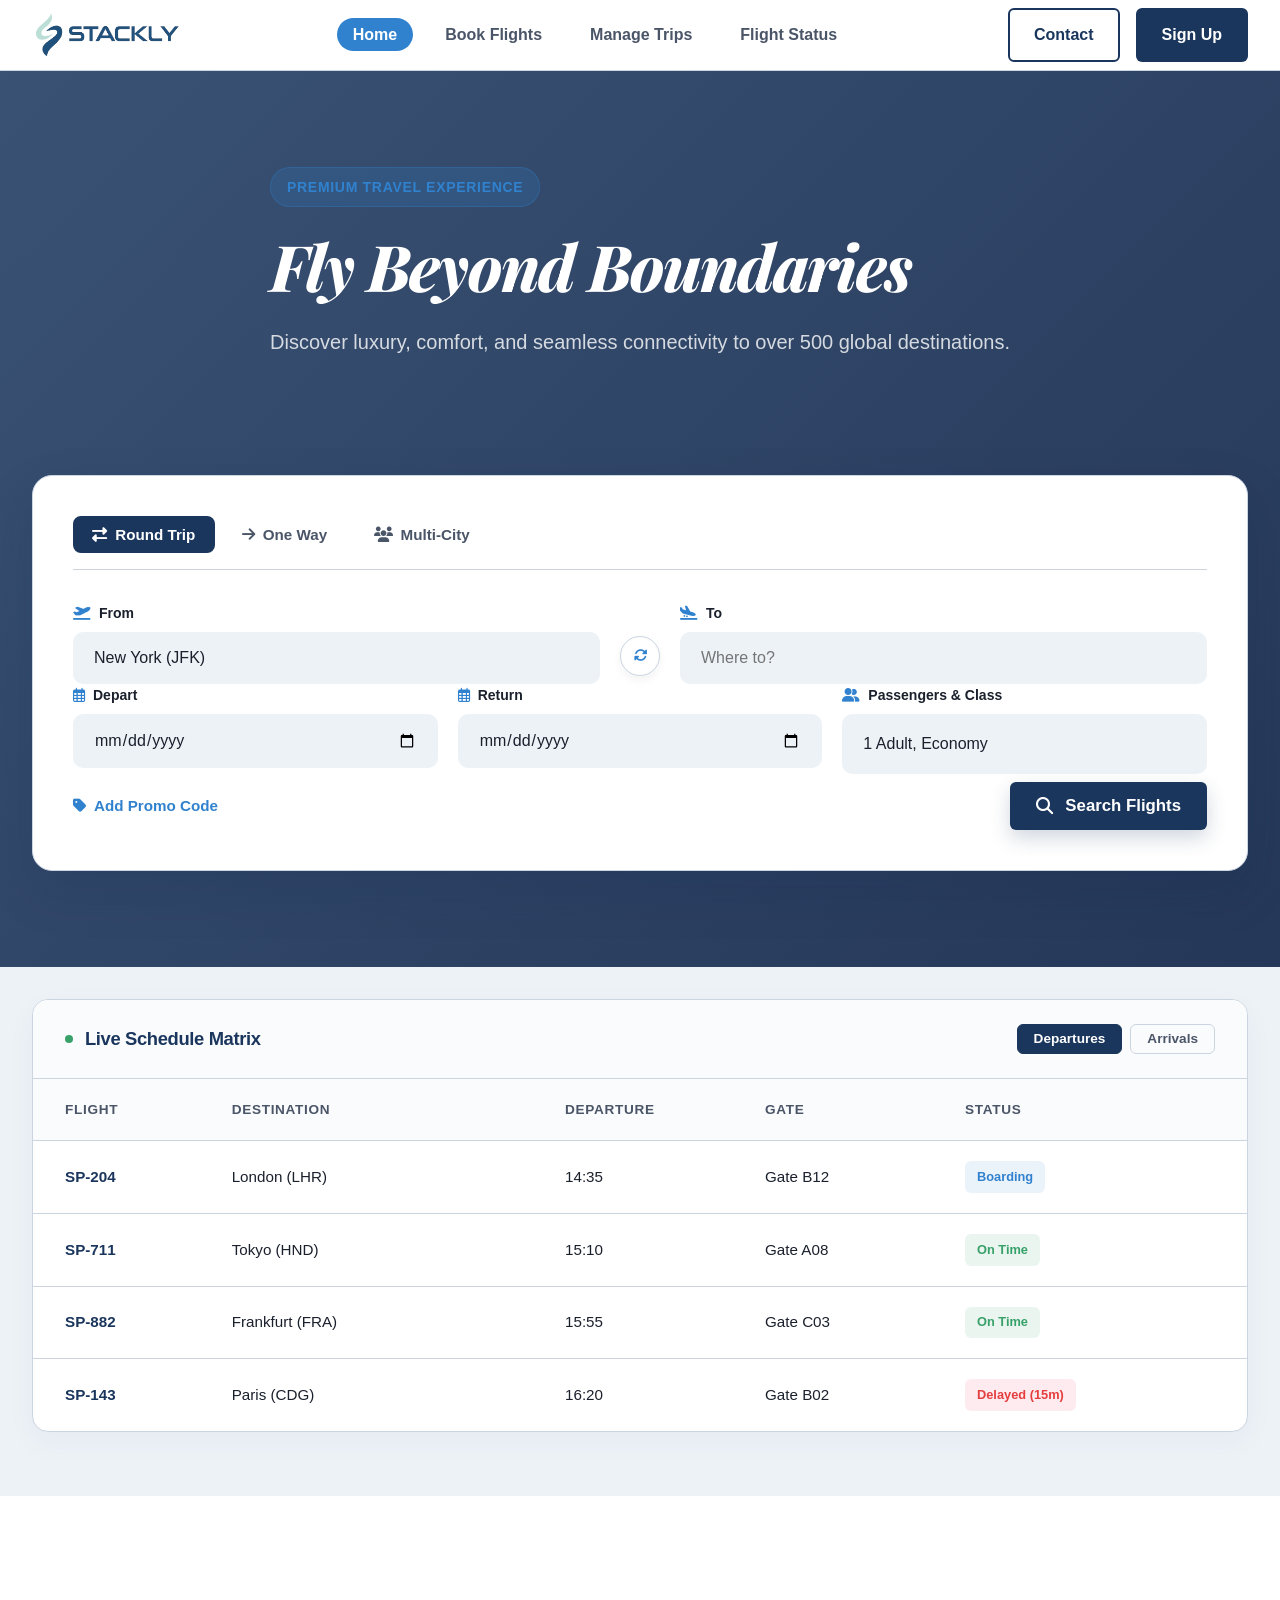
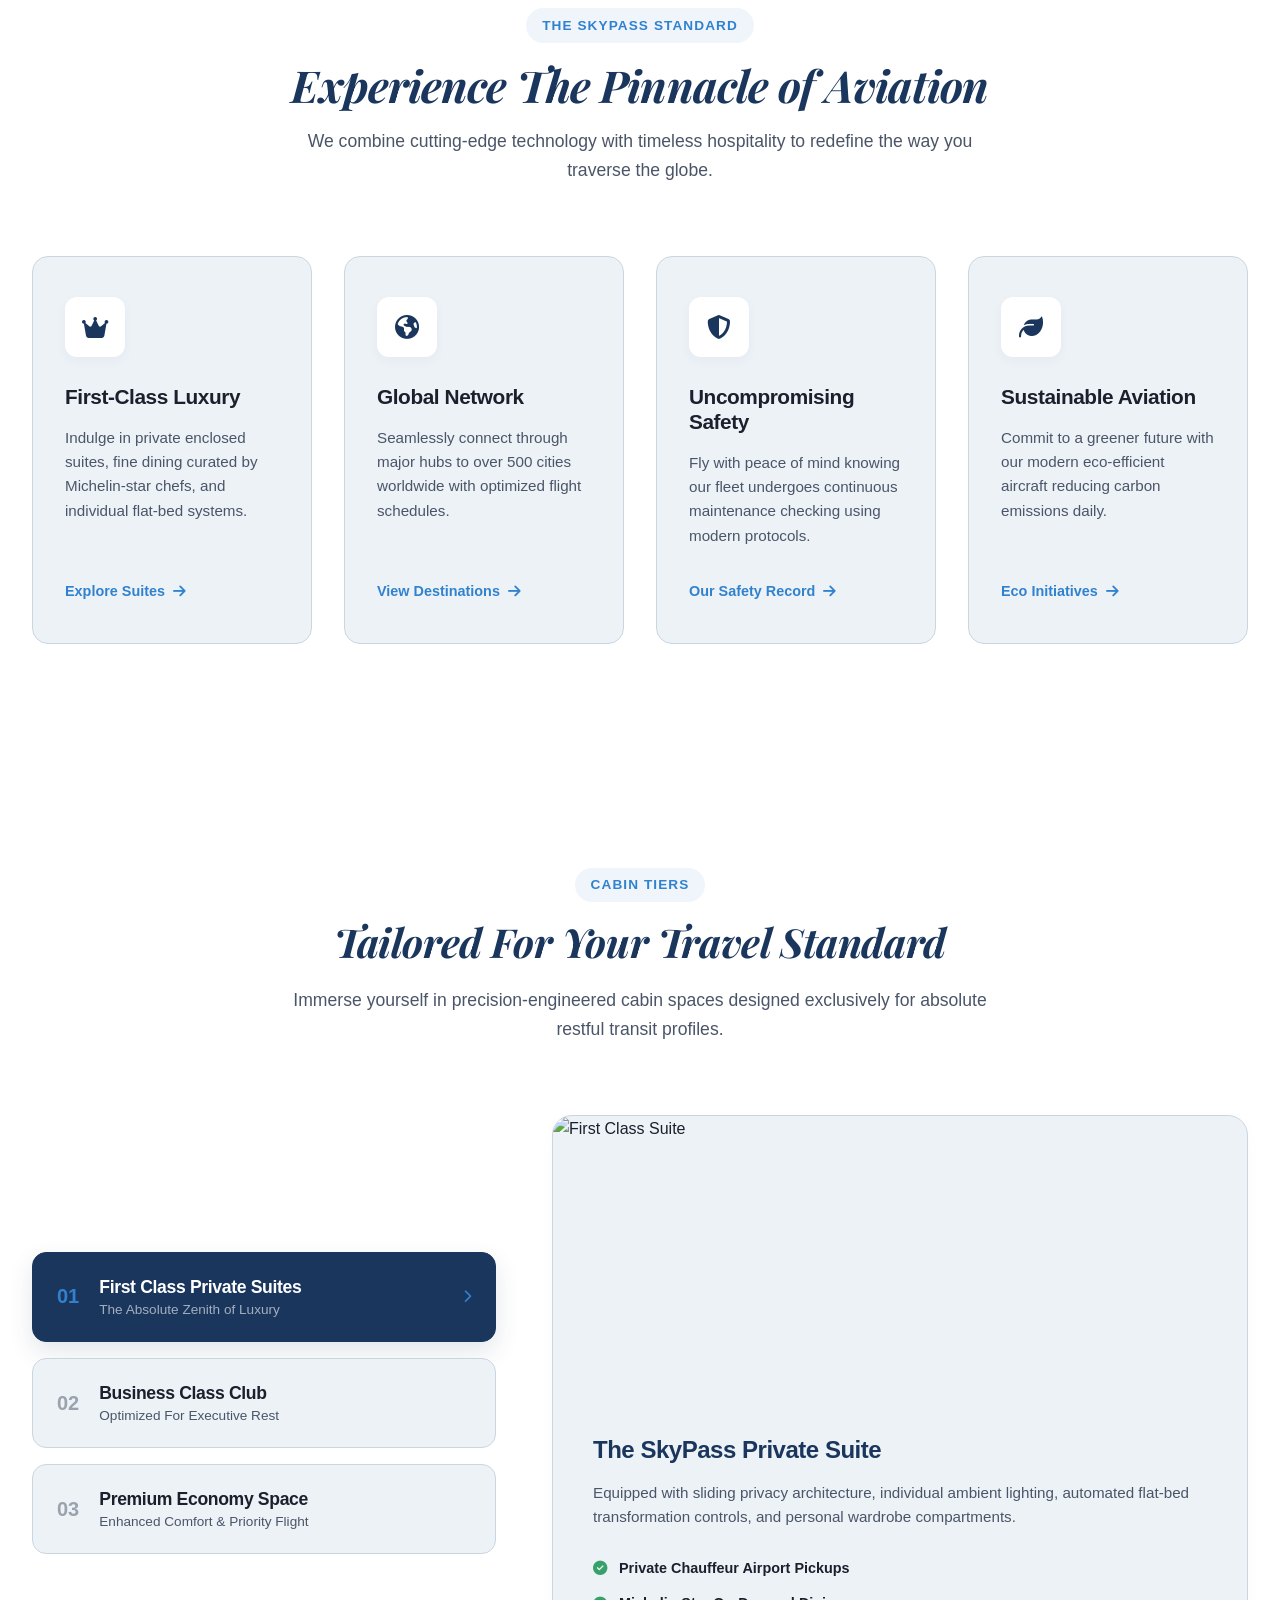
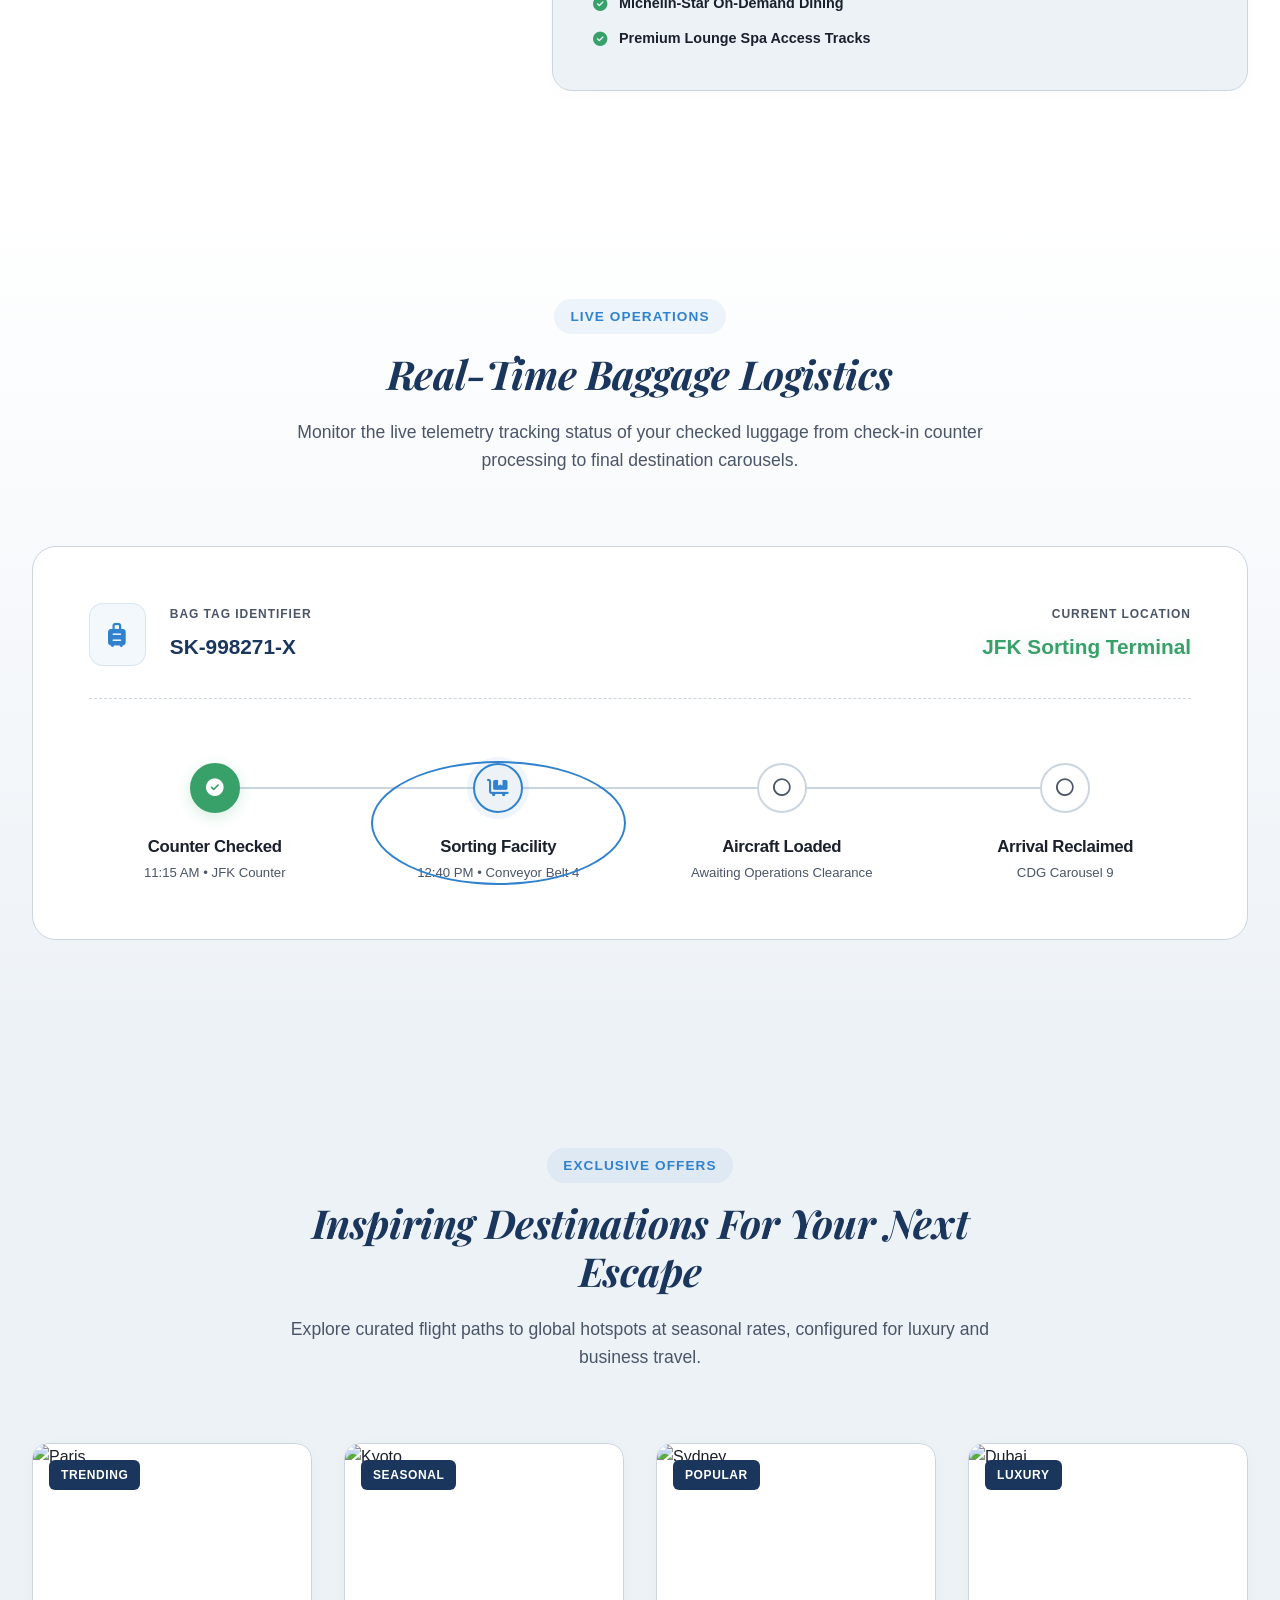
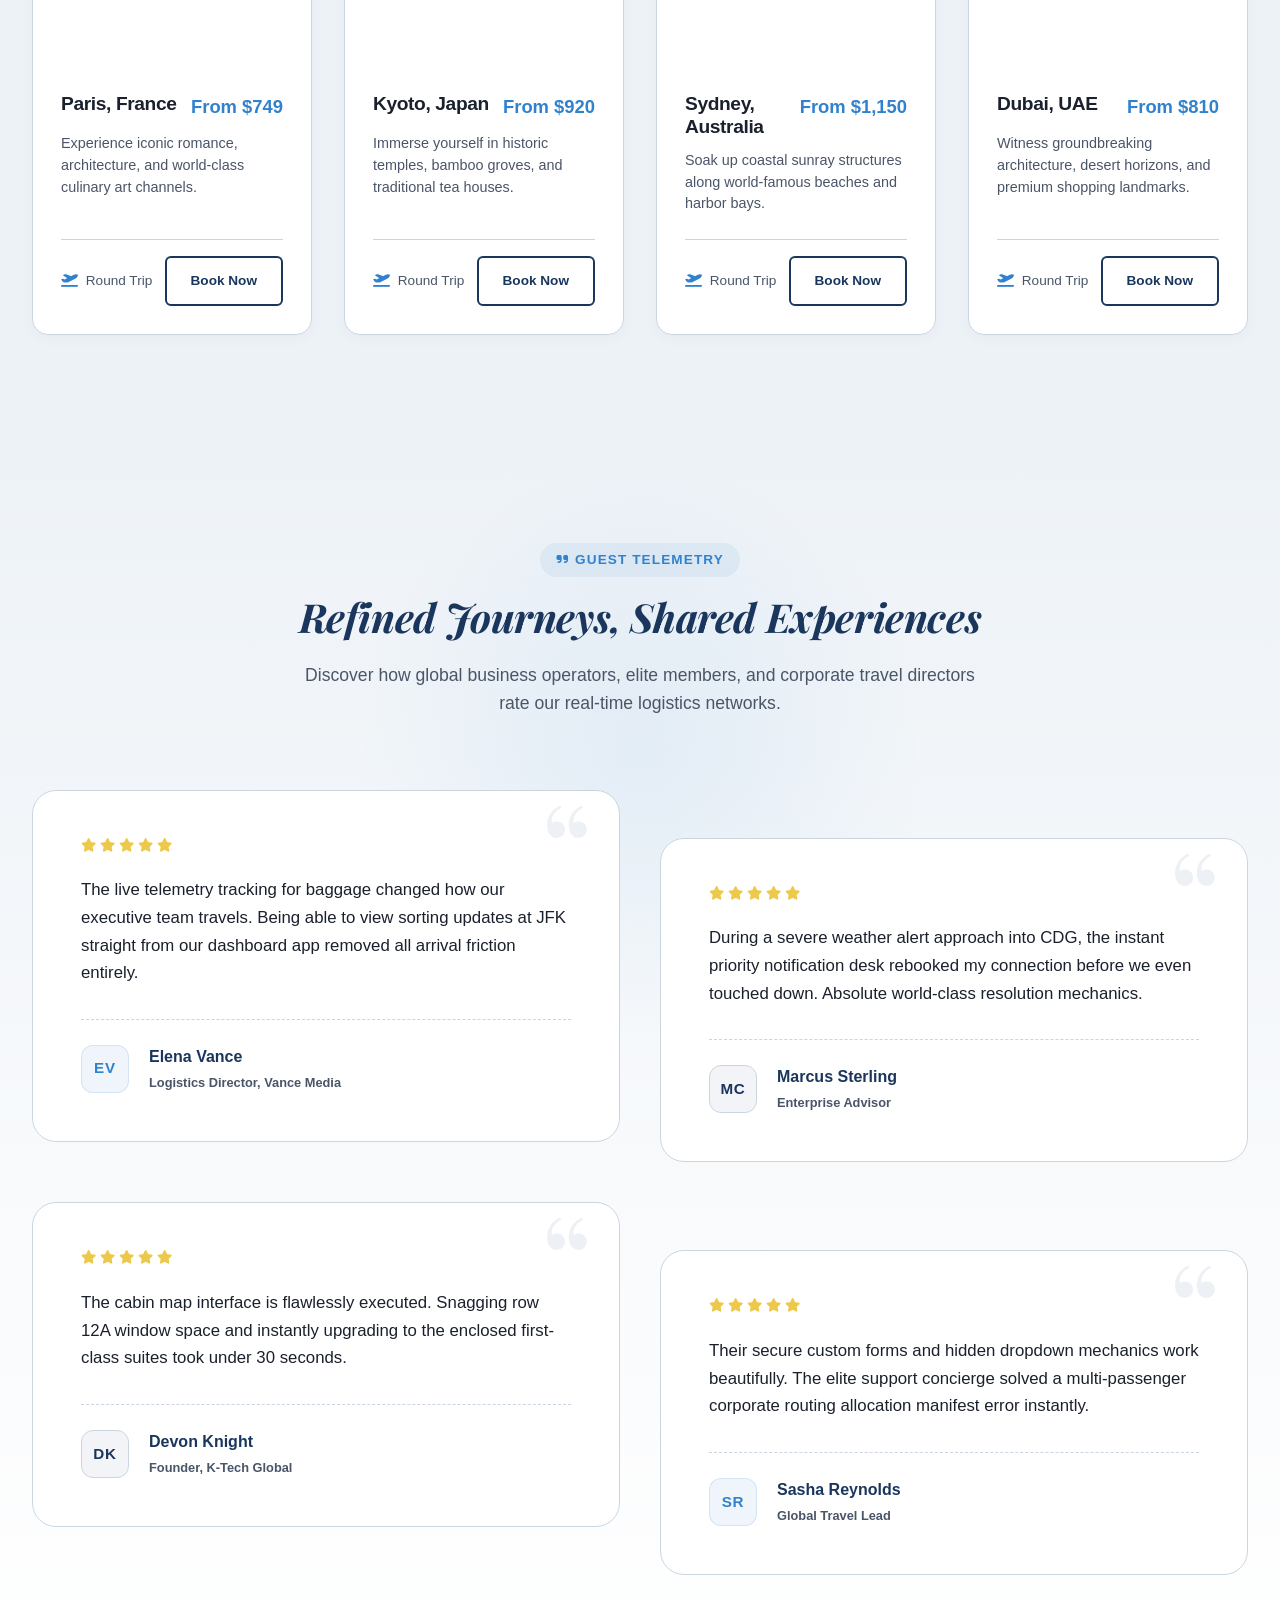
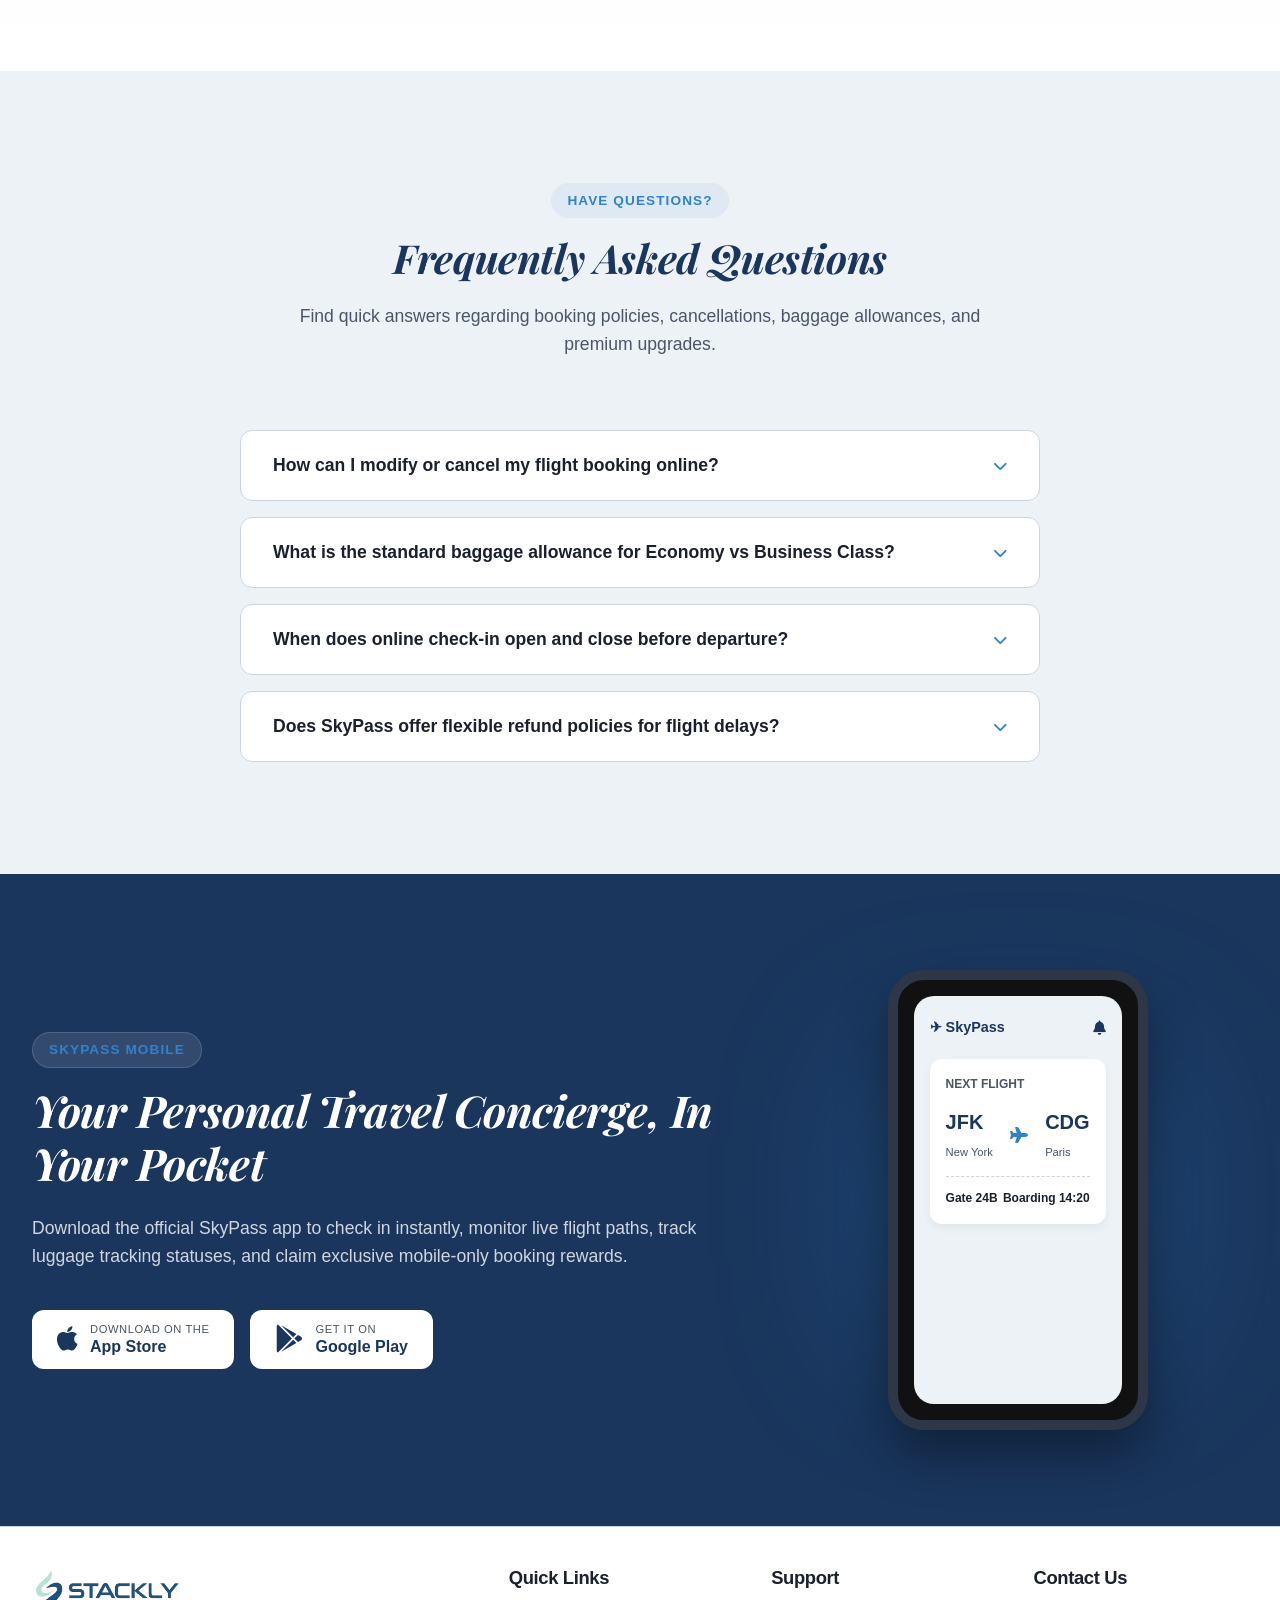
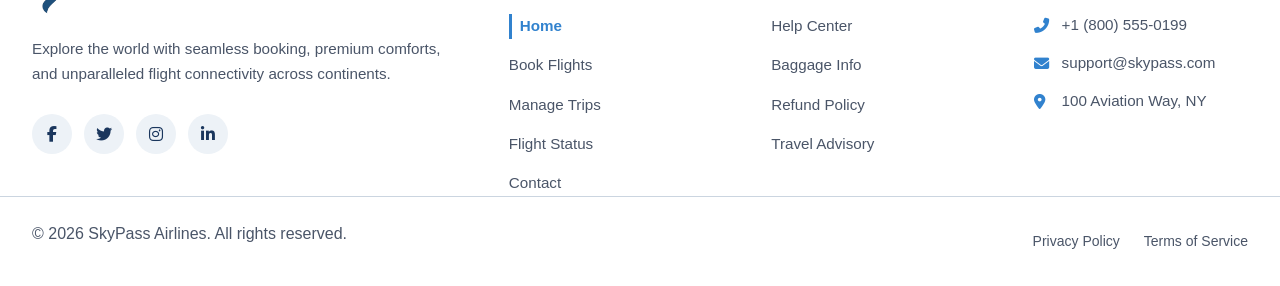
==== index.html @ 1a639d44 "Add files via upload" ====
<!DOCTYPE html>
<html lang="en">

<head>
  <meta charset="UTF-8">
  <meta name="viewport" content="width=device-width, initial-scale=1.0">
  <title>Airline Ticket Booking</title>
  <link rel="icon" href="./assets/bg remove.webp">

  <link rel="stylesheet" href="style.css">
  <link rel="stylesheet" href="./root.css">

  <link href="https://fonts.googleapis.com/icon?family=Material+Icons" rel="stylesheet">
  <link rel="stylesheet" href="https://cdnjs.cloudflare.com/ajax/libs/font-awesome/6.5.1/css/all.min.css">

  <link rel="stylesheet" href="https://unpkg.com/aos@next/dist/aos.css" />

</head>

<body>

  <header class="site-header style-modern">
    <div class="container header-container">
      <a href="index.html" class="logo">
        <img src="./assets/stackly.webp" alt="logo" width="150px" height="50px">
      </a>

      <nav class="desktop-nav">
        <ul class="nav-list">
          <li><a href="index.html" class="nav-link active">Home</a></li>
          <li><a href="book.html" class="nav-link">Book Flights</a></li>
          <li><a href="trips.html" class="nav-link">Manage Trips</a></li>
          <li><a href="status.html" class="nav-link">Flight Status</a></li>
        </ul>
      </nav>

      <div class="header-actions">
        <a href="contact.html" class="btn btn-secondary">Contact</a>
        <a href="auth.html" class="btn btn-primary">Sign Up</a>
      </div>

      <button class="menu-toggle" aria-label="Toggle navigation menu" aria-expanded="false">
        <span class="hamburger-bar"></span>
        <span class="hamburger-bar"></span>
        <span class="hamburger-bar"></span>
      </button>
    </div>

    <div class="mobile-drawer">
      <nav class="mobile-nav">
        <ul class="mobile-nav-list">
          <li><a href="index.html" class="mobile-nav-link">Home</a></li>
          <li><a href="book.html" class="mobile-nav-link active">Book Flights</a></li>
          <li><a href="trips.html" class="mobile-nav-link">Manage Trips</a></li>
          <li><a href="status.html" class="mobile-nav-link">Flight Status</a></li>
        </ul>
        <div class="mobile-actions">
          <a href="contact.html" class="btn btn-secondary">Contact</a>
          <a href="auth.html" class="btn btn-primary">Sign Up</a>
        </div>
      </nav>
    </div>
  </header>







  <section class="hero-section">
    <div class="hero-overlay"></div>

    <div class="container hero-container">
      <div class="hero-content" data-aos="fade-up" data-aos-duration="1000">
        <span class="hero-badge">Premium Travel Experience</span>
        <div class="hero-text-rotator">

          <div class="slide active">
            <h1>Fly Beyond Boundaries</h1>
            <p>Discover luxury, comfort, and seamless connectivity to over 500 global destinations.</p>
          </div>

          <div class="slide">
            <h1>Unmatched Luxury Awaits</h1>
            <p>Experience award-winning cabin services, gourmet dining, and private suites in the sky.</p>
          </div>

          <div class="slide">
            <h1>Explore Tomorrow's Horizons</h1>
            <p>Book early to unlock exclusive flight rates, flexible bookings, and hidden resort deals.</p>
          </div>

        </div>
      </div>

      <div class="booking-widget" data-aos="fade-up" data-aos-delay="200" data-aos-duration="1000">
        <div class="widget-tabs">
          <button class="tab-btn active"><i class="fas fa-exchange-alt"></i> Round Trip</button>
          <button class="tab-btn"><i class="fas fa-arrow-right"></i> One Way</button>
          <button class="tab-btn"><i class="fas fa-users"></i> Multi-City</button>
        </div>

        <form class="widget-form">
          <div class="form-row inputs-row">
            <div class="input-group">
              <label><i class="fas fa-plane-departure"></i> From</label>
              <input type="text" placeholder="Departure City or Airport" value="New York (JFK)">
            </div>

            <button type="button" class="swap-btn" aria-label="Swap Locations">
              <i class="fas fa-sync-alt"></i>
            </button>

            <div class="input-group">
              <label><i class="fas fa-plane-arrival"></i> To</label>
              <input type="text" placeholder="Where to?">
            </div>
          </div>

          <div class="form-row dates-row">
            <div class="input-group">
              <label><i class="far fa-calendar-alt"></i> Depart</label>
              <input type="date">
            </div>
            <div class="input-group">
              <label><i class="far fa-calendar-alt"></i> Return</label>
              <input type="date">
            </div>
            <div class="input-group">
              <label><i class="fas fa-user-friends"></i> Passengers & Class</label>
              <div class="custom-select">1 Adult, Economy</div>
            </div>
          </div>

          <div class="widget-footer">
            <div class="promo-code-wrapper">
              <a href="#" class="promo-link"><i class="fas fa-tag"></i> Add Promo Code</a>
            </div>
            <button type="submit" class="btn btn-primary search-flights-btn">
              <i class="fas fa-search"></i> Search Flights
            </button>
          </div>
        </form>
      </div>
    </div>
  </section>








  <section class="flight-status-section" data-aos="fade-up" data-aos-duration="1000">
    <div class="container">

      <div class="status-board-container">
        <div class="board-header">
          <div class="header-title">
            <span class="live-dot"></span>
            <h3>Live Schedule Matrix</h3>
          </div>
          <div class="board-filters">
            <button type="button" class="filter-btn active">Departures</button>
            <button type="button" class="filter-btn">Arrivals</button>
          </div>
        </div>

        <div class="matrix-table-wrapper">
          <div class="matrix-row matrix-header">
            <div>Flight</div>
            <div>Destination</div>
            <div>Departure</div>
            <div>Gate</div>
            <div>Status</div>
          </div>

          <div class="matrix-row" data-aos="fade-up" data-aos-delay="50">
            <div class="flight-id"><strong>SP-204</strong></div>
            <div class="flight-dest">London (LHR)</div>
            <div class="flight-time">14:35</div>
            <div class="flight-gate">Gate B12</div>
            <div><span class="status-badge status-boarding">Boarding</span></div>
          </div>

          <div class="matrix-row" data-aos="fade-up" data-aos-delay="100">
            <div class="flight-id"><strong>SP-711</strong></div>
            <div class="flight-dest">Tokyo (HND)</div>
            <div class="flight-time">15:10</div>
            <div class="flight-gate">Gate A08</div>
            <div><span class="status-badge status-ontime">On Time</span></div>
          </div>

          <div class="matrix-row" data-aos="fade-up" data-aos-delay="150">
            <div class="flight-id"><strong>SP-882</strong></div>
            <div class="flight-dest">Frankfurt (FRA)</div>
            <div class="flight-time">15:55</div>
            <div class="flight-gate">Gate C03</div>
            <div><span class="status-badge status-ontime">On Time</span></div>
          </div>

          <div class="matrix-row" data-aos="fade-up" data-aos-delay="200">
            <div class="flight-id"><strong>SP-143</strong></div>
            <div class="flight-dest">Paris (CDG)</div>
            <div class="flight-time">16:20</div>
            <div class="flight-gate">Gate B02</div>
            <div><span class="status-badge status-delayed">Delayed (15m)</span></div>
          </div>
        </div>

      </div>

    </div>
  </section>







  <section class="features-section">
    <div class="container">

      <div class="section-header" data-aos="fade-up" data-aos-duration="1000">
        <span class="section-badge">The SkyPass Standard</span>
        <h1>Experience The Pinnacle of Aviation</h1>
        <p>We combine cutting-edge technology with timeless hospitality to redefine the way you traverse the
          globe.</p>
      </div>

      <div class="features-grid">

        <div class="feature-card" data-aos="fade-up" data-aos-delay="0" data-aos-duration="1000">
          <div class="card-icon-wrapper">
            <i class="fas fa-crown"></i>
          </div>
          <h3>First-Class Luxury</h3>
          <p>Indulge in private enclosed suites, fine dining curated by Michelin-star chefs, and individual
            flat-bed systems.</p>
          <a href="error.html" class="card-link">Explore Suites <i class="fas fa-arrow-right"></i></a>
        </div>

        <div class="feature-card" data-aos="fade-up" data-aos-delay="100" data-aos-duration="1000">
          <div class="card-icon-wrapper">
            <i class="fas fa-globe-americas"></i>
          </div>
          <h3>Global Network</h3>
          <p>Seamlessly connect through major hubs to over 500 cities worldwide with optimized flight
            schedules.</p>
          <a href="book.html" class="card-link">View Destinations <i class="fas fa-arrow-right"></i></a>
        </div>

        <div class="feature-card" data-aos="fade-up" data-aos-delay="200" data-aos-duration="1000">
          <div class="card-icon-wrapper">
            <i class="fas fa-shield-alt"></i>
          </div>
          <h3>Uncompromising Safety</h3>
          <p>Fly with peace of mind knowing our fleet undergoes continuous maintenance checking using modern
            protocols.</p>
          <a href="error.html" class="card-link">Our Safety Record <i class="fas fa-arrow-right"></i></a>
        </div>

        <div class="feature-card" data-aos="fade-up" data-aos-delay="300" data-aos-duration="1000">
          <div class="card-icon-wrapper">
            <i class="fas fa-leaf"></i>
          </div>
          <h3>Sustainable Aviation</h3>
          <p>Commit to a greener future with our modern eco-efficient aircraft reducing carbon emissions
            daily.</p>
          <a href="error.html" class="card-link">Eco Initiatives <i class="fas fa-arrow-right"></i></a>
        </div>

      </div>

    </div>
  </section>








  <section class="class-showcase-section">
    <div class="container">

      <div class="section-header" data-aos="fade-up" data-aos-duration="1000">
        <span class="section-badge">Cabin Tiers</span>
        <h2>Tailored For Your Travel Standard</h2>
        <p>Immerse yourself in precision-engineered cabin spaces designed exclusively for absolute restful transit
          profiles.</p>
      </div>

      <div class="showcase-container" data-aos="fade-up" data-aos-delay="100" data-aos-duration="1000">

        <div class="showcase-sidebar">
          <button type="button" class="tier-selector-btn active">
            <span class="tier-number">01</span>
            <div class="tier-title-block">
              <h4>First Class Private Suites</h4>
              <span>The Absolute Zenith of Luxury</span>
            </div>
            <i class="fas fa-chevron-right"></i>
          </button>

          <button type="button" class="tier-selector-btn">
            <span class="tier-number">02</span>
            <div class="tier-title-block">
              <h4>Business Class Club</h4>
              <span>Optimized For Executive Rest</span>
            </div>
            <i class="fas fa-chevron-right"></i>
          </button>

          <button type="button" class="tier-selector-btn">
            <span class="tier-number">03</span>
            <div class="tier-title-block">
              <h4>Premium Economy Space</h4>
              <span>Enhanced Comfort & Priority Flight</span>
            </div>
            <i class="fas fa-chevron-right"></i>
          </button>
        </div>

        <div class="showcase-display-panel">
          <div class="display-img-wrapper">
            <img src="https://images.unsplash.com/photo-1540962351504-03099e0a754b?q=80&w=800&auto=format&fit=crop"
              alt="First Class Suite">
          </div>
          <div class="display-details-content">
            <h3>The SkyPass Private Suite</h3>
            <p>Equipped with sliding privacy architecture, individual ambient lighting, automated flat-bed
              transformation controls, and personal wardrobe compartments.</p>
            <ul class="display-perks-list">
              <li><i class="fas fa-check-circle"></i> Private Chauffeur Airport Pickups</li>
              <li><i class="fas fa-check-circle"></i> Michelin-Star On-Demand Dining</li>
              <li><i class="fas fa-check-circle"></i> Premium Lounge Spa Access Tracks</li>
            </ul>
          </div>
        </div>

      </div>

    </div>
  </section>









  <section class="baggage-tracking-section" data-aos="fade-up" data-aos-duration="1000">
    <div class="container baggage-container">

      <div class="section-header" data-aos="fade-up" data-aos-duration="1000">
        <span class="section-badge">Live Operations</span>
        <h2>Real-Time Baggage Logistics</h2>
        <p>Monitor the live telemetry tracking status of your checked luggage from check-in counter processing to final
          destination carousels.</p>
      </div>

      <!-- Live Tracking Timeline Core -->
      <div class="baggage-tracking-card card-shadow-velvet card-glow-border">

        <div class="baggage-meta-header">
          <div class="baggage-id-block">
            <i class="fas fa-suitcase-rolling"></i>
            <div>
              <span>Bag Tag Identifier</span>
              <strong>SK-998271-X</strong>
            </div>
          </div>
          <div class="baggage-eta-block">
            <span>Current Location</span>
            <strong class="location-highlight">JFK Sorting Terminal</strong>
          </div>
        </div>

        <!-- Structural Progress Track Grid -->
        <div class="baggage-timeline-flow">

          <!-- Step 1: Completed -->
          <div class="flow-step step-completed">
            <div class="icon-node">
              <i class="fas fa-check-circle"></i>
            </div>
            <div class="step-label">
              <h5>Counter Checked</h5>
              <p>11:15 AM • JFK Counter</p>
            </div>
          </div>

          <!-- Step 2: Active / Current -->
          <div class="flow-step step-active">
            <div class="icon-node">
              <span class="pulse-beacon"></span>
              <i class="fas fa-dolly-flatbed"></i>
            </div>
            <div class="step-label">
              <h5>Sorting Facility</h5>
              <p>12:40 PM • Conveyor Belt 4</p>
            </div>
          </div>

          <!-- Step 3: Pending -->
          <div class="flow-step step-pending">
            <div class="icon-node">
              <i class="far fa-circle"></i>
            </div>
            <div class="step-label">
              <h5>Aircraft Loaded</h5>
              <p>Awaiting Operations Clearance</p>
            </div>
          </div>

          <!-- Step 4: Pending -->
          <div class="flow-step step-pending">
            <div class="icon-node">
              <i class="far fa-circle"></i>
            </div>
            <div class="step-label">
              <h5>Arrival Reclaimed</h5>
              <p>CDG Carousel 9</p>
            </div>
          </div>

        </div>

      </div>

    </div>
  </section>








  <section class="destinations-section">
    <div class="container">

      <div class="section-header" data-aos="fade-up" data-aos-duration="1000">
        <span class="section-badge">Exclusive Offers</span>
        <h2>Inspiring Destinations For Your Next Escape</h2>
        <p>Explore curated flight paths to global hotspots at seasonal rates, configured for luxury and business travel.
        </p>
      </div>

      <div class="destinations-grid">

        <div class="dest-card" data-aos="fade-up" data-aos-delay="0" data-aos-duration="1000">
          <div class="dest-img-wrapper">
            <img src="https://images.unsplash.com/photo-1502602898657-3e91760cbb34?q=80&w=600&auto=format&fit=crop"
              alt="Paris">
            <span class="dest-tag">Trending</span>
          </div>
          <div class="dest-info">
            <div class="dest-meta">
              <h3>Paris, France</h3>
              <span class="dest-price">From $749</span>
            </div>
            <p>Experience iconic romance, architecture, and world-class culinary art channels.</p>
            <div class="dest-footer">
              <span class="flight-type"><i class="fas fa-plane-departure"></i> Round Trip</span>
              <a href="book.html" class="btn btn-secondary btn-sm">Book Now</a>
            </div>
          </div>
        </div>

        <div class="dest-card" data-aos="fade-up" data-aos-delay="100" data-aos-duration="1000">
          <div class="dest-img-wrapper">
            <img src="https://images.unsplash.com/photo-1493976040374-85c8e12f0c0e?q=80&w=600&auto=format&fit=crop"
              alt="Kyoto">
            <span class="dest-tag">Seasonal</span>
          </div>
          <div class="dest-info">
            <div class="dest-meta">
              <h3>Kyoto, Japan</h3>
              <span class="dest-price">From $920</span>
            </div>
            <p>Immerse yourself in historic temples, bamboo groves, and traditional tea houses.</p>
            <div class="dest-footer">
              <span class="flight-type"><i class="fas fa-plane-departure"></i> Round Trip</span>
              <a href="book.html" class="btn btn-secondary btn-sm">Book Now</a>
            </div>
          </div>
        </div>

        <div class="dest-card" data-aos="fade-up" data-aos-delay="200" data-aos-duration="1000">
          <div class="dest-img-wrapper">
            <img src="https://images.unsplash.com/photo-1506973035872-a4ec16b8e8d9?q=80&w=600&auto=format&fit=crop"
              alt="Sydney">
            <span class="dest-tag">Popular</span>
          </div>
          <div class="dest-info">
            <div class="dest-meta">
              <h3>Sydney, Australia</h3>
              <span class="dest-price">From $1,150</span>
            </div>
            <p>Soak up coastal sunray structures along world-famous beaches and harbor bays.</p>
            <div class="dest-footer">
              <span class="flight-type"><i class="fas fa-plane-departure"></i> Round Trip</span>
              <a href="book.html" class="btn btn-secondary btn-sm">Book Now</a>
            </div>
          </div>
        </div>

        <div class="dest-card" data-aos="fade-up" data-aos-delay="300" data-aos-duration="1000">
          <div class="dest-img-wrapper">
            <img src="https://images.unsplash.com/photo-1512453979798-5ea266f8880c?q=80&w=600&auto=format&fit=crop"
              alt="Dubai">
            <span class="dest-tag">Luxury</span>
          </div>
          <div class="dest-info">
            <div class="dest-meta">
              <h3>Dubai, UAE</h3>
              <span class="dest-price">From $810</span>
            </div>
            <p>Witness groundbreaking architecture, desert horizons, and premium shopping landmarks.</p>
            <div class="dest-footer">
              <span class="flight-type"><i class="fas fa-plane-departure"></i> Round Trip</span>
              <a href="book.html" class="btn btn-secondary btn-sm">Book Now</a>
            </div>
          </div>
        </div>

      </div>

    </div>
  </section>






<section class="premium-testimonials-section" data-aos="fade-up" data-aos-duration="1000">
  <div class="testimonial-ambient-glow"></div>
  <div class="container testimonial-matrix-container">

    <!-- Premium Section Header Header Layer -->
    <div class="section-header" data-aos="fade-up" data-aos-duration="1000">
      <span class="section-badge"><i class="fas fa-quote-right"></i> Guest Telemetry</span>
      <h2>Refined Journeys, Shared Experiences</h2>
      <p>Discover how global business operators, elite members, and corporate travel directors rate our real-time logistics networks.</p>
    </div>

    <!-- Asymmetric Grid Matrix Housing 4 Testimonials -->
    <div class="testimonial-asymmetric-matrix">

      <!-- Testimonial 1: Elite Corporate Tier -->
      <div class="testimonial-luxe-card card-shadow-velvet card-glow-border featured-item" data-aos="zoom-in-up" data-aos-delay="100">
        <div class="quote-graphic-mark">“</div>
        <div class="card-inner-flow">
          <div class="testimonial-rating-stars">
            <i class="fas fa-star"></i><i class="fas fa-star"></i><i class="fas fa-star"></i><i class="fas fa-star"></i><i class="fas fa-star"></i>
          </div>
          <p class="testimonial-review-text">The live telemetry tracking for baggage changed how our executive team travels. Being able to view sorting updates at JFK straight from our dashboard app removed all arrival friction entirely.</p>
          <div class="reviewer-profile-footer">
            <div class="avatar-housing">
              <div class="avatar-initials tier-elite">EV</div>
            </div>
            <div class="reviewer-meta-details">
              <strong>Elena Vance</strong>
              <span>Logistics Director, Vance Media</span>
            </div>
          </div>
        </div>
      </div>

      <!-- Testimonial 2: Flight Status Tracking User -->
      <div class="testimonial-luxe-card card-shadow-velvet card-glow-border" data-aos="zoom-in-up" data-aos-delay="200">
        <div class="quote-graphic-mark">“</div>
        <div class="card-inner-flow">
          <div class="testimonial-rating-stars">
            <i class="fas fa-star"></i><i class="fas fa-star"></i><i class="fas fa-star"></i><i class="fas fa-star"></i><i class="fas fa-star"></i>
          </div>
          <p class="testimonial-review-text">During a severe weather alert approach into CDG, the instant priority notification desk rebooked my connection before we even touched down. Absolute world-class resolution mechanics.</p>
          <div class="reviewer-profile-footer">
            <div class="avatar-housing">
              <div class="avatar-initials tier-club">MC</div>
            </div>
            <div class="reviewer-meta-details">
              <strong>Marcus Sterling</strong>
              <span>Enterprise Advisor</span>
            </div>
          </div>
        </div>
      </div>

      <!-- Testimonial 3: Premium Seat Allocation User -->
      <div class="testimonial-luxe-card card-shadow-velvet card-glow-border" data-aos="zoom-in-up" data-aos-delay="300">
        <div class="quote-graphic-mark">“</div>
        <div class="card-inner-flow">
          <div class="testimonial-rating-stars">
            <i class="fas fa-star"></i><i class="fas fa-star"></i><i class="fas fa-star"></i><i class="fas fa-star"></i><i class="fas fa-star"></i>
          </div>
          <p class="testimonial-review-text">The cabin map interface is flawlessly executed. Snagging row 12A window space and instantly upgrading to the enclosed first-class suites took under 30 seconds.</p>
          <div class="reviewer-profile-footer">
            <div class="avatar-housing">
              <div class="avatar-initials tier-club">DK</div>
            </div>
            <div class="reviewer-meta-details">
              <strong>Devon Knight</strong>
              <span>Founder, K-Tech Global</span>
            </div>
          </div>
        </div>
      </div>

      <!-- Testimonial 4: Global Concierge User -->
      <div class="testimonial-luxe-card card-shadow-velvet card-glow-border featured-item" data-aos="zoom-in-up" data-aos-delay="400">
        <div class="quote-graphic-mark">“</div>
        <div class="card-inner-flow">
          <div class="testimonial-rating-stars">
            <i class="fas fa-star"></i><i class="fas fa-star"></i><i class="fas fa-star"></i><i class="fas fa-star"></i><i class="fas fa-star"></i>
          </div>
          <p class="testimonial-review-text">Their secure custom forms and hidden dropdown mechanics work beautifully. The elite support concierge solved a multi-passenger corporate routing allocation manifest error instantly.</p>
          <div class="reviewer-profile-footer">
            <div class="avatar-housing">
              <div class="avatar-initials tier-elite">SR</div>
            </div>
            <div class="reviewer-meta-details">
              <strong>Sasha Reynolds</strong>
              <span>Global Travel Lead</span>
            </div>
          </div>
        </div>
      </div>

    </div>

  </div>
</section>









  <section class="faq-section" data-aos="fade-up" data-aos-duration="1000">
    <div class="container">

      <div class="section-header">
        <span class="section-badge">Have Questions?</span>
        <h2>Frequently Asked Questions</h2>
        <p>Find quick answers regarding booking policies, cancellations, baggage allowances, and premium upgrades.</p>
      </div>

      <div class="faq-accordion-container">

        <div class="faq-item" data-aos="fade-up" data-aos-delay="50">
          <button class="faq-trigger" aria-expanded="false">
            <span>How can I modify or cancel my flight booking online?</span>
            <i class="fas fa-chevron-down"></i>
          </button>
          <div class="faq-content">
            <div class="faq-content-inner">
              <p>You can easily modify your travel dates, flight paths, or cancel your ticket completely by visiting the
                "Manage Trips" section in the navigation bar. Log into your account or enter your unique booking
                reference code along with your last name to initiate flexible structural changes.</p>
            </div>
          </div>
        </div>

        <div class="faq-item" data-aos="fade-up" data-aos-delay="100">
          <button class="faq-trigger" aria-expanded="false">
            <span>What is the standard baggage allowance for Economy vs Business Class?</span>
            <i class="fas fa-chevron-down"></i>
          </button>
          <div class="faq-content">
            <div class="faq-content-inner">
              <p>Economy Class tickets generally include 1 personal item and 1 standard carry-on bag up to 7kg, with
                checked bag options depending on your fare tier. Business and First-Class bookings grant complimentary
                access to 2 checked bags up to 32kg each, alongside priority track tags.</p>
            </div>
          </div>
        </div>

        <div class="faq-item" data-aos="fade-up" data-aos-delay="150">
          <button class="faq-trigger" aria-expanded="false">
            <span>When does online check-in open and close before departure?</span>
            <i class="fas fa-chevron-down"></i>
          </button>
          <div class="faq-content">
            <div class="faq-content-inner">
              <p>Online check-in opens exactly 24 hours prior to your scheduled flight departure time and closes 90
                minutes before the wheels go up for international flights. You can download digital boarding passes
                directly to your phone tracking wallet.</p>
            </div>
          </div>
        </div>

        <div class="faq-item" data-aos="fade-up" data-aos-delay="200">
          <button class="faq-trigger" aria-expanded="false">
            <span>Does SkyPass offer flexible refund policies for flight delays?</span>
            <i class="fas fa-chevron-down"></i>
          </button>
          <div class="faq-content">
            <div class="faq-content-inner">
              <p>Yes, if your flight path is cancelled or delayed by more than 3 hours due to scheduling issues, you
                qualify for full cash refunds or complimentary rebooking onto the next available operations track
                without paying any fare difference fees.</p>
            </div>
          </div>
        </div>

      </div>

    </div>
  </section>








  <section class="cta-section" data-aos="fade-up" data-aos-duration="1000">
    <div class="container cta-container">

      <div class="cta-content" data-aos="fade-right" data-aos-delay="100" data-aos-duration="1000">
        <span class="section-badge">SkyPass Mobile</span>
        <h2>Your Personal Travel Concierge, In Your Pocket</h2>
        <p>Download the official SkyPass app to check in instantly, monitor live flight paths, track luggage tracking
          statuses, and claim exclusive mobile-only booking rewards.</p>

        <div class="app-badges">
          <a href="error.html" class="app-btn">
            <i class="fab fa-apple"></i>
            <div class="app-btn-text">
              <span>Download on the</span>
              <strong>App Store</strong>
            </div>
          </a>
          <a href="error.html" class="app-btn">
            <i class="fab fa-google-play"></i>
            <div class="app-btn-text">
              <span>GET IT ON</span>
              <strong>Google Play</strong>
            </div>
          </a>
        </div>
      </div>

      <div class="cta-visual" data-aos="fade-left" data-aos-delay="200" data-aos-duration="1000">
        <div class="visual-glow"></div>
        <div class="phone-mockup">
          <div class="phone-screen">
            <div class="app-header">
              <span class="app-logo">✈ SkyPass</span>
              <i class="fas fa-bell"></i>
            </div>
            <div class="app-card">
              <span class="card-title">Next Flight</span>
              <div class="ticket-route">
                <div>
                  <strong>JFK</strong>
                  <span>New York</span>
                </div>
                <i class="fas fa-plane"></i>
                <div>
                  <strong>CDG</strong>
                  <span>Paris</span>
                </div>
              </div>
              <div class="ticket-meta">
                <span>Gate 24B</span>
                <span>Boarding 14:20</span>
              </div>
            </div>
          </div>
        </div>
      </div>

    </div>
  </section>







  <footer class="site-footer style-modern-corporate">
    <div class="container footer-container">

      <div class="footer-brand-section">
        <a href="index.html" class="footer-logo">
          <img src="./assets/stackly.webp" alt="logo" width="150px" height="50px">
        </a>
        <p class="footer-brand-desc">
          Explore the world with seamless booking, premium comforts, and unparalleled flight connectivity
          across continents.
        </p>
        <div class="footer-socials">
          <a href="error.html" class="social-icon" aria-label="Facebook"><i class="fab fa-facebook-f"></i></a>
          <a href="error.html" class="social-icon" aria-label="Twitter"><i class="fab fa-twitter"></i></a>
          <a href="error.html" class="social-icon" aria-label="Instagram"><i class="fab fa-instagram"></i></a>
          <a href="error.html" class="social-icon" aria-label="LinkedIn"><i class="fab fa-linkedin-in"></i></a>
        </div>
      </div>

      <div class="footer-links-section">
        <h4 class="footer-heading">Quick Links</h4>
        <ul class="footer-links-list">
          <li><a href="index.html" class="footer-link active">Home</a></li>
          <li><a href="book.html" class="footer-link">Book Flights</a></li>
          <li><a href="trips.html" class="footer-link">Manage Trips</a></li>
          <li><a href="status.html" class="footer-link">Flight Status</a></li>
          <li><a href="contact.html" class="footer-link">Contact</a></li>

        </ul>
      </div>

      <div class="footer-links-section">
        <h4 class="footer-heading">Support</h4>
        <ul class="footer-links-list">
          <li><a href="error.html" class="footer-link">Help Center</a></li>
          <li><a href="error.html" class="footer-link">Baggage Info</a></li>
          <li><a href="error.html" class="footer-link">Refund Policy</a></li>
          <li><a href="error.html" class="footer-link">Travel Advisory</a></li>
        </ul>
      </div>

      <div class="footer-links-section">
        <h4 class="footer-heading">Contact Us</h4>
        <ul class="footer-contact-list">
          <li><i class="fas fa-phone-alt"></i> +1 (800) 555-0199</li>
          <li><i class="fas fa-envelope"></i> support@skypass.com</li>
          <li><i class="fas fa-map-marker-alt"></i> 100 Aviation Way, NY</li>
        </ul>
      </div>

    </div>

    <div class="footer-bottom">
      <div class="container footer-bottom-container">
        <p>&copy; 2026 SkyPass Airlines. All rights reserved.</p>
        <div class="footer-legal-links">
          <a href="error.html">Privacy Policy</a>
          <a href="error.html">Terms of Service</a>
        </div>
      </div>
    </div>
  </footer>



  <script src="script.js"></script>

  <script src="https://unpkg.com/aos@next/dist/aos.js"></script>
  <script>
    AOS.init({
      duration: 800,
      easing: 'ease-in-out',
      once: true,
      offset: 100
    });
  </script>

</body>

</html>
---- style.css ----
@import url('https://fonts.googleapis.com/css2?family=Playfair+Display:ital,wght@0,700;1,700&display=swap');

/* Apply to EVERY h1 across your entire site */
h1 {
  font-family: 'Playfair Display', serif;
  font-style: italic;
  font-weight: 700;
  letter-spacing: -0.01em;
  font-size: var(--fs-h1);
  color: var(--text-main);
  line-height: var(--lh-heading);
  margin-bottom: 1rem;
}

/* Fixes the text color inside the dark hero section overlay */
.hero-content h1 {
  color: var(--text-on-navy);
}

/* Keeps the 404 page background digits flat and upright instead of italicized */
.error-code {
  font-style: normal;
}

/* Fixed footer heading font pairing */
.site-footer h4 {
  font-family: 'Inter', sans-serif;
  font-weight: 700;
}






.site-header {
  position: sticky;
  top: 0;
  left: 0;
  width: 100%;
  z-index: 1000;
  transition: var(--transition-smooth);
}

.header-container {
  display: flex;
  align-items: center;
  justify-content: space-between;
  height: 70px;
  padding: 0 2rem;
}

.logo {
  font-size: 1.5rem;
  font-weight: 700;
  color: var(--primary-main);
  display: flex;
  align-items: center;
  gap: 0.5rem;
}

.logo-icon {
  color: var(--accent-color);
}

.desktop-nav .nav-list {
  display: flex;
  gap: 1rem;
  align-items: center;
}

.nav-link {
  font-weight: 600;
  color: var(--text-muted);
  padding: 0.5rem 1rem;
  border-radius: 20px;
  transition: var(--transition-smooth);
}

.nav-link:hover {
  color: var(--primary-main);
  background-color: var(--bg-main);
}

.nav-link.active {
  color: var(--text-on-navy);
  background-color: var(--accent-color);
}

.header-actions {
  display: flex;
  gap: 1rem;
}

.site-header.style-modern {
  background-color: var(--bg-surface);
  border-bottom: 1px solid var(--border-color);
}

.site-header.style-floating {
  padding: 1rem 0;
  background-color: transparent;
}

.site-header.style-floating .header-container {
  background-color: var(--bg-surface);
  border-radius: 12px;
  box-shadow: 0 4px 20px rgba(26, 54, 93, 0.08);
  border: 1px solid var(--border-color);
  width: calc(100% - 4rem);
  margin: 0 auto;
}

.site-header.style-minimal {
  background-color: var(--primary-main);
}

.site-header.style-minimal .logo {
  color: var(--text-on-navy);
}

.site-header.style-minimal .nav-link {
  color: rgba(255, 255, 255, 0.8);
}

.site-header.style-minimal .nav-link:hover {
  color: var(--text-on-navy);
  background-color: rgba(255, 255, 255, 0.1);
}

.site-header.style-minimal .nav-link.active {
  color: var(--text-on-navy);
  background-color: var(--accent-color);
}

.site-header.style-minimal .btn-secondary {
  background-color: transparent;
  color: var(--text-on-navy);
  border-color: var(--text-on-navy);
}

.site-header.style-minimal .btn-secondary:hover {
  background-color: rgba(255, 255, 255, 0.1);
}

.site-header.style-minimal .menu-toggle .hamburger-bar {
  background-color: var(--text-on-navy);
}

.menu-toggle {
  display: none;
  flex-direction: column;
  justify-content: space-between;
  width: 24px;
  height: 18px;
  background: transparent;
  border: none;
  cursor: pointer;
  z-index: 1100;
}

.hamburger-bar {
  width: 100%;
  height: 2px;
  background-color: var(--primary-main);
  transition: var(--transition-smooth);
  transform-origin: left;
}

.mobile-drawer {
  position: fixed;
  top: 0;
  right: -100%;
  width: 300px;
  height: 100vh;
  background-color: var(--bg-surface);
  box-shadow: -4px 0 20px rgba(0, 0, 0, 0.1);
  padding: 80px 0 2rem 0;
  transition: right 0.3s ease-in-out;
  z-index: 1050;
}

.mobile-nav-list {
  display: flex;
  flex-direction: column;
  gap: 0.5rem;
  margin-bottom: 2.5rem;
}

.mobile-nav-link {
  display: block;
  font-size: 1.25rem;
  font-weight: 600;
  color: var(--text-main);
  padding: 0.75rem 2rem;
  border-left: 4px solid transparent;
  transition: var(--transition-smooth);
}

.mobile-nav-link:hover {
  background-color: var(--bg-main);
  padding-left: 2.5rem;
}

.mobile-nav-link.active {
  color: var(--accent-color);
  background-color: var(--bg-main);
  border-left-color: var(--accent-color);
}

.mobile-actions {
  display: flex;
  flex-direction: column;
  gap: 1rem;
  padding: 0 2rem;
}

@media (max-width: 992px) {

  .desktop-nav,
  .header-actions {
    display: none;
  }

  .menu-toggle {
    display: flex;
  }

  body.menu-open .mobile-drawer {
    right: 0;
  }

  body.menu-open .hamburger-bar:nth-child(1) {
    transform: rotate(45deg);
  }

  body.menu-open .hamburger-bar:nth-child(2) {
    opacity: 0;
  }

  body.menu-open .hamburger-bar:nth-child(3) {
    transform: rotate(-45deg);
  }
}









.hero-section {
  position: relative;
  min-height: 85vh;
  display: flex;
  align-items: center;
  background-image: linear-gradient(135deg, rgba(26, 54, 93, 0.85) 0%, rgba(15, 35, 71, 0.9) 100%), url('https://images.unsplash.com/photo-1436491865332-7a61a109cc05?q=80&w=1920&auto=format&fit=crop');
  background-size: cover;
  background-position: center;
  padding: 6rem 0;
  overflow: hidden;
}

.hero-container {
  display: flex;
  flex-direction: column;
  gap: 4rem;
  width: 100%;
}

.hero-content {
  max-width: 1000px;
  color: var(--text-on-navy);
  margin: 0 auto;
}

.hero-text-rotator {
  position: relative;
  min-height: 180px;
  /* margin-top: 1.5rem; */
}

.hero-text-rotator .slide {
  position: absolute;
  top: 0;
  left: 0;
  width: 100%;
  opacity: 0;
  transform: translateY(10px);
  transition: opacity 0.6s ease-in-out, transform 0.6s ease-in-out;
  pointer-events: none;
}

.hero-text-rotator .slide.active {
  position: relative;
  opacity: 1;
  transform: translateY(0);
  pointer-events: auto;
}



.hero-badge {
  display: inline-block;
  background-color: rgba(49, 130, 206, 0.2);
  color: var(--accent-color);
  padding: 0.5rem 1rem;
  border-radius: 50px;
  font-size: 0.875rem;
  font-weight: 600;
  text-transform: uppercase;
  letter-spacing: 0.05em;
  border: 1px solid rgba(49, 130, 206, 0.3);
  margin-bottom: 1.5rem;
}

.hero-content h1 {
  font-size: 4rem;
  font-weight: 800;
  color: var(--text-on-navy);
  line-height: 1.1;
  margin-bottom: 1.5rem;
  letter-spacing: -0.03em;
}

.hero-content p {
  font-size: 1.25rem;
  color: rgba(255, 255, 255, 0.8);
  line-height: 1.6;
  margin-bottom: 0;
}

.booking-widget {
  background-color: var(--bg-surface);
  border-radius: 20px;
  box-shadow: 0 20px 50px rgba(15, 35, 71, 0.15);
  padding: 2.5rem;
  width: 100%;
  border: 1px solid var(--border-color);
}

.widget-tabs {
  display: flex;
  gap: 0.5rem;
  margin-bottom: 2rem;
  border-bottom: 1px solid var(--border-color);
  padding-bottom: 1rem;
}

.tab-btn {
  background: transparent;
  border: none;
  padding: 0.6rem 1.2rem;
  font-size: 0.95rem;
  font-weight: 600;
  color: var(--text-muted);
  cursor: pointer;
  border-radius: 8px;
  display: flex;
  align-items: center;
  gap: 0.5rem;
  transition: var(--transition-smooth);
}

.tab-btn:hover {
  color: var(--primary-main);
  background-color: var(--bg-main);
}

.tab-btn.active {
  color: var(--text-on-navy);
  background-color: var(--primary-main);
}

.widget-form {
  display: flex;
  flex-direction: column;
  /* gap: 1.75rem; */
}

.form-row {
  display: flex;
  gap: 1.25rem;
  width: 100%;
}

.inputs-row {
  position: relative;
  align-items: flex-end;
}

.input-group {
  flex: 1;
  display: flex;
  flex-direction: column;
  gap: 0.5rem;
}

.input-group label {
  font-size: 0.875rem;
  font-weight: 600;
  color: var(--text-main);
  display: flex;
  align-items: center;
  gap: 0.5rem;
}

.input-group label i {
  color: var(--accent-color);
}

.input-group input,
.custom-select {
  width: 100%;
  padding: 1rem 1.25rem;
  background-color: var(--bg-main);
  border: 1px solid transparent;
  border-radius: 10px;
  font-family: inherit;
  font-size: 1rem;
  color: var(--text-main);
  font-weight: 500;
  transition: var(--transition-smooth);
  outline: none;
}

.custom-select {
  cursor: pointer;
  display: flex;
  align-items: center;
  justify-content: space-between;
}

.input-group input:focus,
.custom-select:hover {
  border-color: var(--accent-color);
  background-color: var(--bg-surface);
  box-shadow: 0 0 0 4px rgba(49, 130, 206, 0.1);
}

.swap-btn {
  background-color: var(--bg-surface);
  border: 1px solid var(--border-color);
  color: var(--accent-color);
  width: 40px;
  height: 40px;
  border-radius: 50%;
  display: flex;
  align-items: center;
  justify-content: center;
  cursor: pointer;
  margin-bottom: 0.5rem;
  flex-shrink: 0;
  box-shadow: 0 4px 10px rgba(0, 0, 0, 0.05);
  transition: var(--transition-smooth);
}

.swap-btn:hover {
  transform: rotate(180deg);
  background-color: var(--primary-main);
  color: var(--text-on-navy);
  border-color: var(--primary-main);
}

.widget-footer {
  display: flex;
  justify-content: space-between;
  align-items: center;
  margin-top: 0.5rem;
}

.promo-link {
  color: var(--accent-color);
  font-size: 0.95rem;
  font-weight: 600;
  display: flex;
  align-items: center;
  gap: 0.5rem;
}

.promo-link:hover {
  color: var(--primary-main);
}

.search-flights-btn {
  padding: 1rem 2.5rem;
  font-size: 1.05rem;
  border-radius: 10px;
  gap: 0.75rem;
  box-shadow: 0 8px 20px rgba(26, 54, 93, 0.2);
}

/* ======================================= */
/* RESPONSIVE DESIGN BREAKPOINT (768px)    */
/* ======================================= */

@media (max-width: 768px) {
  .hero-section {
    padding: 4rem 0;
    min-height: auto;
  }

  .hero-container {
    gap: 2.5rem;
  }

  .hero-content {
    text-align: center;
    margin: 0 auto;
  }

  .hero-text-rotator {
    min-height: 220px;
  }

  .hero-content h1 {
    font-size: 2.75rem;
  }

  .hero-content p {
    font-size: 1.1rem;
  }

  .booking-widget {
    padding: 1.5rem;
    border-radius: 16px;
  }

  .widget-tabs {
    overflow-x: auto;
    padding-bottom: 0.75rem;
    gap: 0.25rem;
  }

  .tab-btn {
    padding: 0.5rem 1rem;
    font-size: 0.875rem;
    white-space: nowrap;
  }

  .form-row {
    flex-direction: column;
    gap: 1rem;
  }

  .inputs-row {
    align-items: stretch;
  }

  .swap-btn {
    align-self: center;
    margin-bottom: 0;
    transform: rotate(90deg);
  }

  .swap-btn:hover {
    transform: rotate(270deg);
  }

  .widget-footer {
    flex-direction: column;
    gap: 1.5rem;
    align-items: center;
    text-align: center;
  }

  .search-flights-btn {
    width: 100%;
    justify-content: center;
  }
}






.flight-status-section {
  padding: 2rem 0 4rem 0;
  background-color: var(--bg-main);
  position: relative;
  z-index: 10;
}

.status-board-container {
  background-color: var(--bg-surface);
  border-radius: 16px;
  border: 1px solid var(--border-color);
  box-shadow: 0 10px 30px rgba(26, 54, 93, 0.04);
  overflow: hidden;
}

.board-header {
  display: flex;
  justify-content: space-between;
  align-items: center;
  padding: 1.5rem 2rem;
  border-bottom: 1px solid var(--border-color);
  background-color: #FAFBFD;
}

.header-title {
  display: flex;
  align-items: center;
  gap: 0.75rem;
}

.header-title h3 {
  font-size: 1.15rem;
  font-weight: 700;
  color: var(--primary-main);
  margin-bottom: 0;
}

.live-dot {
  width: 8px;
  height: 8px;
  background-color: var(--success);
  border-radius: 50%;
  display: inline-block;
  animation: pulseDot 2s infinite;
}

.board-filters {
  display: flex;
  gap: 0.5rem;
}

.filter-btn {
  background: transparent;
  border: 1px solid var(--border-color);
  padding: 0.4rem 1rem;
  font-size: 0.85rem;
  font-weight: 600;
  color: var(--text-muted);
  border-radius: 6px;
  cursor: pointer;
  transition: var(--transition-smooth);
}

.filter-btn:hover,
.filter-btn.active {
  background-color: var(--primary-main);
  color: var(--text-on-navy);
  border-color: var(--primary-main);
}

.matrix-table-wrapper {
  display: flex;
  flex-direction: column;
}

.matrix-row {
  display: grid;
  grid-template-columns: 1fr 2fr 1.2fr 1.2fr 1.5fr;
  padding: 1.25rem 2rem;
  align-items: center;
  border-bottom: 1px solid var(--border-color);
  font-size: 0.95rem;
  color: var(--text-main);
  transition: background-color 0.2s ease;
}

.matrix-row:last-child {
  border-bottom: none;
}

.matrix-row:not(.matrix-header):hover {
  background-color: #F8FAFC;
}

.matrix-header {
  font-weight: 700;
  color: var(--text-muted);
  font-size: 0.85rem;
  text-transform: uppercase;
  letter-spacing: 0.05em;
  background-color: #FAFBFD;
}

.flight-id {
  color: var(--primary-main);
}

.status-badge {
  display: inline-block;
  padding: 0.35rem 0.75rem;
  border-radius: 6px;
  font-size: 0.8rem;
  font-weight: 700;
  text-align: center;
}

.status-boarding {
  background-color: rgba(49, 130, 206, 0.1);
  color: var(--accent-color);
}

.status-ontime {
  background-color: rgba(56, 161, 105, 0.1);
  color: var(--success);
}

.status-delayed {
  background-color: rgba(229, 62, 98, 0.1);
  color: var(--error);
}

/* ======================================= */
/* ANIMATION PROFILES                      */
/* ======================================= */
@keyframes pulseDot {
  0% {
    transform: scale(0.95);
    box-shadow: 0 0 0 0 rgba(56, 161, 105, 0.5);
  }

  70% {
    transform: scale(1);
    box-shadow: 0 0 0 6px rgba(56, 161, 105, 0);
  }

  100% {
    transform: scale(0.95);
    box-shadow: 0 0 0 0 rgba(56, 161, 105, 0);
  }
}

/* ======================================= */
/* RESPONSIVE BREAKPOINT (768px)           */
/* ======================================= */
@media (max-width: 768px) {
  .flight-status-section {
    padding: 1.5rem 0 3rem 0;
  }

  .board-header {
    flex-direction: column;
    gap: 1rem;
    align-items: flex-start;
    padding: 1.25rem;
  }

  .matrix-header {
    display: none;
    /* Collapse desktop table column structure */
  }

  .matrix-row {
    grid-template-columns: 1fr 1fr;
    gap: 0.75rem;
    padding: 1.25rem;
  }

  .flight-dest {
    grid-column: span 2;
    font-size: 1.05rem;
    font-weight: 600;
  }

  .flight-id {
    order: -2;
  }

  .matrix-row div:nth-child(5) {
    justify-self: end;
    align-self: center;
    grid-row: 1 / 3;
    grid-column: 2;
  }

  .flight-time,
  .flight-gate {
    font-size: 0.875rem;
    color: var(--text-muted);
  }
}







/* @import url('https://fonts.googleapis.com/css2?family=Plus+Jakarta+Sans:wght@700;800&display=swap'); */

.features-section {
  padding: 7rem 0;
  background-color: var(--bg-surface);
  position: relative;
}

.section-header {
  text-align: center;
  max-width: 700px;
  margin: 0 auto 4.5rem auto;
}

.features-section .section-header h1 {
  color: var(--primary-main);
}

.features-section h2 {
  font-family: 'Plus Jakarta Sans', sans-serif;
  font-size: 2.5rem;
  font-weight: 800;
  color: var(--primary-main);
  letter-spacing: -0.02em;
  margin-bottom: 1.25rem;
}

.section-badge {
  display: inline-block;
  background-color: rgba(49, 130, 206, 0.08);
  color: var(--accent-color);
  padding: 0.4rem 1rem;
  border-radius: 50px;
  font-size: 0.85rem;
  font-weight: 700;
  text-transform: uppercase;
  letter-spacing: 0.08em;
  margin-bottom: 1rem;
}

.section-header p {
  color: var(--text-muted);
  font-size: 1.1rem;
  line-height: 1.6;
}

.features-grid {
  display: grid;
  grid-template-columns: repeat(4, 1fr);
  gap: 2rem;
}

.feature-card {
  background-color: var(--bg-main);
  border: 1px solid var(--border-color);
  padding: 2.5rem 2rem;
  border-radius: 16px;
  transition: all 0.3s cubic-bezier(0.25, 0.46, 0.45, 0.94);
  display: flex;
  flex-direction: column;
  position: relative;
  overflow: hidden;
}

.feature-card::before {
  content: '';
  position: absolute;
  top: 0;
  left: 0;
  width: 100%;
  height: 4px;
  background-color: var(--accent-color);
  transform: scaleX(0);
  transform-origin: left;
  transition: transform 0.3s ease;
}

.card-icon-wrapper {
  width: 60px;
  height: 60px;
  border-radius: 12px;
  background-color: var(--bg-surface);
  color: var(--primary-main);
  display: flex;
  align-items: center;
  justify-content: center;
  font-size: 1.5rem;
  margin-bottom: 1.75rem;
  box-shadow: 0 4px 12px rgba(26, 54, 93, 0.04);
  transition: var(--transition-smooth);
}

.feature-card h3 {
  font-size: 1.3rem;
  font-weight: 700;
  color: var(--text-main);
  margin-bottom: 1rem;
}

.feature-card p {
  font-size: 0.95rem;
  color: var(--text-muted);
  line-height: 1.6;
  margin-bottom: 2rem;
  flex-grow: 1;
}

.card-link {
  font-size: 0.9rem;
  font-weight: 600;
  color: var(--accent-color);
  display: inline-flex;
  align-items: center;
  gap: 0.5rem;
  margin-top: auto;
}

.card-link i {
  transition: transform 0.2s ease;
}

/* ======================================= */
/* HOVER INTERACTION EFFECTS               */
/* ======================================= */

.feature-card:hover {
  transform: translateY(-8px);
  background-color: var(--bg-surface);
  box-shadow: 0 20px 40px rgba(26, 54, 93, 0.06);
  border-color: transparent;
}

.feature-card:hover::before {
  transform: scaleX(1);
}

.feature-card:hover .card-icon-wrapper {
  background-color: var(--primary-main);
  color: var(--text-on-navy);
}

.feature-card:hover .card-link i {
  transform: translateX(4px);
}

/* ======================================= */
/* RESPONSIVE DESIGN BREAKPOINT (768px)    */
/* ======================================= */

@media (max-width: 768px) {
  .features-section {
    padding: 5rem 0;
  }

  .section-header {
    margin-bottom: 3rem;
  }

  .features-section h2 {
    font-size: 2rem;
  }

  .features-grid {
    grid-template-columns: 1fr;
    gap: 1.5rem;
  }

  .feature-card {
    padding: 2rem;
  }
}







.class-showcase-section {
  padding: 7rem 0;
  background-color: var(--bg-surface);
  position: relative;
}

.class-showcase-section h2 {
  font-family: 'Playfair Display', serif;
  font-style: italic;
  font-weight: 700;
  color: var(--primary-main);
  letter-spacing: -0.01em;
  font-size: 2.5rem;
  margin-bottom: 1.25rem;
}

.showcase-container {
  display: grid;
  grid-template-columns: 0.8fr 1.2fr;
  gap: 3.5rem;
  align-items: stretch;
  margin-top: 2rem;
}

/* ======================================= */
/* SIDEBAR SELECTION PANEL                 */
/* ======================================= */
.showcase-sidebar {
  display: flex;
  flex-direction: column;
  gap: 1rem;
  justify-content: center;
}

.tier-selector-btn {
  width: 100%;
  background-color: var(--bg-main);
  border: 1px solid var(--border-color);
  border-radius: 14px;
  padding: 1.5rem;
  display: flex;
  align-items: center;
  gap: 1.25rem;
  text-align: left;
  cursor: pointer;
  outline: none;
  transition: var(--transition-smooth);
}

.tier-number {
  font-size: 1.25rem;
  font-weight: 800;
  color: var(--text-muted);
  opacity: 0.5;
  transition: var(--transition-smooth);
}

.tier-title-block {
  flex-grow: 1;
  display: flex;
  flex-direction: column;
  gap: 0.25rem;
}

.tier-title-block h4 {
  font-size: 1.1rem;
  font-weight: 700;
  color: var(--text-main);
  margin-bottom: 0;
  transition: var(--transition-smooth);
}

.tier-title-block span {
  font-size: 0.85rem;
  color: var(--text-muted);
}

.tier-selector-btn i {
  color: var(--text-muted);
  opacity: 0;
  transform: translateX(-5px);
  transition: var(--transition-smooth);
}

/* Selector Button States */
.tier-selector-btn:hover {
  background-color: var(--bg-surface);
  border-color: var(--accent-color);
  transform: translateX(4px);
}

.tier-selector-btn.active {
  background-color: var(--primary-main);
  border-color: var(--primary-main);
  box-shadow: 0 10px 25px rgba(26, 54, 93, 0.12);
}

.tier-selector-btn.active .tier-number {
  color: var(--accent-color);
  opacity: 1;
}

.tier-selector-btn.active .tier-title-block h4 {
  color: var(--text-on-navy);
}

.tier-selector-btn.active .tier-title-block span {
  color: rgba(255, 255, 255, 0.6);
}

.tier-selector-btn.active i {
  color: var(--accent-color);
  opacity: 1;
  transform: translateX(0);
}

/* ======================================= */
/* DISPLAY MAIN CONTENT SIDE               */
/* ======================================= */
.showcase-display-panel {
  background-color: var(--bg-main);
  border-radius: 20px;
  border: 1px solid var(--border-color);
  overflow: hidden;
  display: flex;
  flex-direction: column;
  box-shadow: 0 4px 20px rgba(26, 54, 93, 0.02);
}

.display-img-wrapper {
  width: 100%;
  height: 280px;
  overflow: hidden;
}

.display-img-wrapper img {
  width: 100%;
  height: 100%;
  object-fit: cover;
  transition: transform 0.5s ease;
}

.display-details-content {
  padding: 2.5rem;
}

.showcase-display-panel h3 {
  font-size: 1.5rem;
  font-weight: 700;
  color: var(--primary-main);
  margin-bottom: 1rem;
}

.display-details-content p {
  font-size: 0.95rem;
  color: var(--text-muted);
  line-height: 1.6;
  margin-bottom: 1.75rem;
}

.display-perks-list {
  display: flex;
  flex-direction: column;
  gap: 0.75rem;
}

.display-perks-list li {
  font-size: 0.9rem;
  font-weight: 600;
  color: var(--text-main);
  display: flex;
  align-items: center;
  gap: 0.75rem;
}

.display-perks-list i {
  color: var(--success);
}

.showcase-container:hover .display-img-wrapper img {
  transform: scale(1.03);
}

/* ======================================= */
/* RESPONSIVE BREAKPOINT (768px)           */
/* ======================================= */
@media (max-width: 768px) {
  .class-showcase-section {
    padding: 5rem 0;
  }

  .class-showcase-section h2 {
    font-size: 2rem;
  }

  .showcase-container {
    grid-template-columns: 1fr;
    gap: 2rem;
  }

  .tier-selector-btn {
    padding: 1.25rem;
  }

  .tier-selector-btn:hover {
    transform: none;
    /* Turn off dynamic shifts on mobile screen taps */
  }

  .display-img-wrapper {
    height: 200px;
  }

  .display-details-content {
    padding: 1.75rem;
  }
}








/* ==========================================================================
   ADVANCED BAGGAGE LOGISTICS & PIPELINE DESIGN
   ========================================================================== */

.baggage-tracking-section {
  padding: 6rem 0;
  background: linear-gradient(180deg, var(--bg-surface) 0%, var(--bg-main) 100%);
  position: relative;
}

.baggage-tracking-section h2 {
  font-family: 'Playfair Display', serif;
  font-style: italic;
  font-weight: 700;
  color: var(--primary-main);
  letter-spacing: -0.01em;
  font-size: 2.5rem;
  margin-bottom: 1.25rem;
}

/* --- Premium Container Card Housing --- */
.baggage-tracking-card {
  background: var(--bg-surface);
  border: 1px solid var(--border-color);
  border-radius: 24px;
  padding: 3.5rem;
  display: flex;
  flex-direction: column;
  gap: 4rem;
  position: relative;
  transition: transform 0.5s cubic-bezier(0.165, 0.84, 0.44, 1), 
              box-shadow 0.5s cubic-bezier(0.165, 0.84, 0.44, 1);
}

/* --- Metadata Dashboard Summary Bar --- */
.baggage-meta-header {
  display: flex;
  justify-content: space-between;
  align-items: center;
  border-bottom: 1px dashed var(--border-color);
  padding-bottom: 2rem;
}

.baggage-id-block {
  display: flex;
  align-items: center;
  gap: 1.5rem;
}

/* Premium glassmorphic housing for metadata icon */
.baggage-id-block i {
  font-size: 1.5rem;
  color: var(--accent-color);
  background: rgba(49, 130, 206, 0.06);
  border: 1px solid rgba(49, 130, 206, 0.15);
  padding: 1.15rem;
  border-radius: 14px;
  transition: transform 0.4s ease;
}

.baggage-id-block div, 
.baggage-eta-block {
  display: flex;
  flex-direction: column;
  gap: 0.35rem;
}

.baggage-id-block span, 
.baggage-eta-block span {
  font-size: 0.75rem;
  text-transform: uppercase;
  color: var(--text-muted);
  font-weight: 700;
  letter-spacing: 0.08em;
}

.baggage-id-block strong {
  font-size: 1.3rem;
  font-weight: 800;
  color: var(--primary-main);
}

.baggage-eta-block {
  text-align: right;
}

.location-highlight {
  font-size: 1.3rem;
  color: var(--success);
  font-weight: 800;
  text-shadow: 0 0 20px rgba(56, 161, 105, 0.15);
}

/* ======================================= */
/* PIPELINE TIMELINE PROGRESS FLOW         */
/* ======================================= */
.baggage-timeline-flow {
  display: grid;
  grid-template-columns: repeat(4, 1fr);
  position: relative;
  gap: 2rem;
}

/* High-end background track layer line */
.baggage-timeline-flow::before {
  content: '';
  position: absolute;
  top: 24px;
  left: 12.5%;
  width: 75%;
  height: 2px;
  background-color: var(--border-color);
  z-index: 1;
}

.flow-step {
  text-align: center;
  display: flex;
  flex-direction: column;
  align-items: center;
  gap: 1.5rem;
  position: relative;
  z-index: 2;
}

/* Standard Visual Node Framework */
.icon-node {
  width: 50px;
  height: 50px;
  border-radius: 50%;
  background-color: var(--bg-surface);
  border: 2px solid var(--border-color);
  color: var(--text-muted);
  display: flex;
  align-items: center;
  justify-content: center;
  font-size: 1.1rem;
  transition: transform 0.4s cubic-bezier(0.175, 0.885, 0.32, 1.275), 
              background-color 0.3s ease, 
              border-color 0.3s ease;
}

.step-label h5 {
  font-size: 1.05rem;
  font-weight: 700;
  color: var(--text-main);
  margin-bottom: 0.4rem;
}

.step-label p {
  font-size: 0.825rem;
  color: var(--text-muted);
  line-height: 1.5;
  margin-bottom: 0;
}

/* --- Multi-State Interaction Variable Overrides --- */

/* State 1: Completed Node */
.step-completed .icon-node {
  background-color: var(--success);
  border-color: var(--success);
  color: #FFFFFF;
  box-shadow: 0 4px 15px rgba(56, 161, 105, 0.2);
}

/* State 2: Active Node with Telemetry Beacons */
.step-active .icon-node {
  background-color: var(--bg-main);
  border-color: var(--accent-color);
  color: var(--accent-color);
  box-shadow: 0 0 0 6px rgba(49, 130, 206, 0.08);
}

.pulse-beacon {
  position: absolute;
  inset: -2px;
  border-radius: 50%;
  border: 2px solid var(--accent-color);
  animation: telemetryPulse 2.5s infinite ease-out;
}

@keyframes telemetryPulse {
  0% { transform: scale(1); opacity: 1; }
  100% { transform: scale(1.45); opacity: 0; }
}

/* ======================================= */
/* MICRO-INTERACTION EFFECTS               */
/* ======================================= */
.baggage-tracking-card:hover {
  transform: translateY(-4px);
  box-shadow: 0 25px 50px rgba(26, 54, 93, 0.05);
}

.baggage-tracking-card:hover .baggage-id-block i {
  transform: scale(1.08) rotate(-4deg);
}

.flow-step:hover .icon-node {
  transform: scale(1.12);
}

/* ======================================= */
/* RESPONSIVE DESIGN BREAKPOINT (768px)    */
/* ======================================= */
@media (max-width: 768px) {
  .baggage-tracking-card {
    padding: 2.5rem 1.75rem;
    gap: 3rem;
  }

  .baggage-meta-header {
    flex-direction: column;
    text-align: center;
    gap: 1.75rem;
  }

  .baggage-id-block {
    flex-direction: column;
    gap: 1rem;
  }

  .baggage-eta-block {
    text-align: center;
  }

  /* Structural Shift: Convert Timeline Matrix into Vertical Track Layout */
  .baggage-timeline-flow {
    grid-template-columns: 1fr;
    gap: 2.75rem;
    align-items: flex-start;
  }

  .baggage-timeline-flow::before {
    top: 0;
    left: 24px;
    width: 2px;
    height: 88%;
  }

  .flow-step {
    flex-direction: row;
    text-align: left;
    align-items: flex-start;
    gap: 1.75rem;
    width: 100%;
  }

  .icon-node {
    flex-shrink: 0;
  }

  .step-label {
    padding-top: 0.4rem;
  }
}








.destinations-section {
  padding: 7rem 0;
  background-color: var(--bg-main);
  position: relative;
}

.destinations-section h2 {
  font-family: 'Playfair Display', serif;
  font-style: italic;
  font-weight: 700;
  color: var(--primary-main);
  letter-spacing: -0.01em;
  font-size: 2.5rem;
  margin-bottom: 1.25rem;
}

.destinations-grid {
  display: grid;
  grid-template-columns: repeat(4, 1fr);
  gap: 2rem;
}

.dest-card {
  background-color: var(--bg-surface);
  border-radius: 16px;
  overflow: hidden;
  border: 1px solid var(--border-color);
  box-shadow: 0 4px 15px rgba(26, 54, 93, 0.03);
  display: flex;
  flex-direction: column;
  transition: transform 0.4s cubic-bezier(0.165, 0.84, 0.44, 1), box-shadow 0 4px 20px rgba(0, 0, 0, 0.05);
}

.dest-img-wrapper {
  position: relative;
  width: 100%;
  height: 220px;
  overflow: hidden;
}

.dest-img-wrapper img {
  width: 100%;
  height: 100%;
  object-fit: cover;
  transition: transform 0.6s cubic-bezier(0.165, 0.84, 0.44, 1);
}

.dest-tag {
  position: absolute;
  top: 1rem;
  left: 1rem;
  background-color: var(--primary-main);
  color: var(--text-on-navy);
  font-size: 0.75rem;
  font-weight: 700;
  padding: 0.35rem 0.75rem;
  border-radius: 6px;
  text-transform: uppercase;
  letter-spacing: 0.05em;
  z-index: 2;
}

.dest-info {
  padding: 1.75rem;
  display: flex;
  flex-direction: column;
  flex-grow: 1;
}

.dest-meta {
  display: flex;
  justify-content: space-between;
  align-items: flex-start;
  gap: 0.5rem;
  margin-bottom: 0.75rem;
}

.dest-meta h3 {
  font-size: 1.2rem;
  font-weight: 700;
  color: var(--text-main);
  margin-bottom: 0;
}

.dest-price {
  font-size: 1.15rem;
  font-weight: 700;
  color: var(--accent-color);
  white-space: nowrap;
}

.dest-info p {
  font-size: 0.9rem;
  color: var(--text-muted);
  line-height: 1.5;
  margin-bottom: 1.5rem;
  flex-grow: 1;
}

.dest-footer {
  display: flex;
  justify-content: space-between;
  align-items: center;
  border-top: 1px solid var(--border-color);
  padding-top: 1rem;
  margin-top: auto;
}

.flight-type {
  font-size: 0.85rem;
  color: var(--text-muted);
  font-weight: 500;
}

.flight-type i {
  color: var(--accent-color);
  margin-right: 0.25rem;
}

.btn-sm {
  padding: 0.5rem 1rem;
  font-size: 0.85rem;
  border-radius: 8px;
}

/* ======================================= */
/* INTERACTIONS & ANIMATIONS               */
/* ======================================= */

.dest-card:hover {
  transform: translateY(-6px);
  box-shadow: 0 20px 35px rgba(26, 54, 93, 0.1);
}

.dest-card:hover .dest-img-wrapper img {
  transform: scale(1.08);
}

.dest-card .btn-secondary:hover {
  background-color: var(--accent-color);
  color: var(--text-on-navy);
  border-color: var(--accent-color);
}

/* ======================================= */
/* RESPONSIVE STRUCTURE BREAKPOINT (768px)  */
/* ======================================= */

@media (max-width: 768px) {
  .destinations-section {
    padding: 5rem 0;
  }

  .destinations-section h2 {
    font-size: 2rem;
  }

  .destinations-grid {
    grid-template-columns: 1fr;
    gap: 1.75rem;
  }

  .dest-img-wrapper {
    height: 240px;
  }
}








/* ==========================================================================
   CINEMATIC ASYMMETRIC TESTIMONIAL MATRIX DESIGN
   ========================================================================== */

.premium-testimonials-section {
  padding: 6rem 0;
  background: linear-gradient(180deg, var(--bg-main) 0%, var(--bg-surface) 100%);
  position: relative;
  overflow: hidden;
}

.testimonial-ambient-glow {
  position: absolute;
  width: 550px;
  height: 550px;
  background: radial-gradient(circle, rgba(49, 130, 206, 0.08) 0%, transparent 75%);
  top: 25%;
  left: 50%;
  transform: translate(-50%, -50%);
  pointer-events: none;
  z-index: 1;
}

.testimonial-matrix-container {
  position: relative;
  z-index: 2;
}

.premium-testimonials-section h2 {
  font-family: 'Playfair Display', serif;
  font-style: italic;
  font-weight: 700;
  color: var(--primary-main);
  letter-spacing: -0.01em;
  font-size: 2.5rem;
  margin-bottom: 1.25rem;
}

/* --- The Asymmetric Grid Logic System --- */
.testimonial-asymmetric-matrix {
  display: grid;
  grid-template-columns: 1fr 1fr;
  gap: 2.5rem;
  align-items: start;
}

/* Offset positioning rules to build premium high-end asymmetry */
.testimonial-asymmetric-matrix .testimonial-luxe-card:nth-child(even) {
  margin-top: 3rem;
}

/* --- Premium Review Card Structure Architecture --- */
.testimonial-luxe-card {
  background: var(--bg-surface);
  border: 1px solid var(--border-color);
  border-radius: 24px;
  padding: 3rem;
  position: relative;
  overflow: hidden;
  transition: transform 0.6s cubic-bezier(0.165, 0.84, 0.44, 1), 
              box-shadow 0.6s cubic-bezier(0.165, 0.84, 0.44, 1),
              border-color 0.4s ease;
}

/* Giant background decorative typographic accent mark */
.quote-graphic-mark {
  position: absolute;
  top: -10px;
  right: 25px;
  font-family: 'Playfair Display', serif;
  font-size: 8rem;
  color: var(--border-color);
  opacity: 0.35;
  line-height: 1;
  pointer-events: none;
  z-index: 1;
  transition: color 0.4s ease, transform 0.4s ease;
}

.card-inner-flow {
  position: relative;
  z-index: 2;
  display: flex;
  flex-direction: column;
  gap: 1.5rem;
}

.testimonial-rating-stars {
  display: flex;
  gap: 0.25rem;
}

.testimonial-rating-stars i {
  color: #ECC94B; /* Premium Gold Accent Star Coloring */
  font-size: 0.85rem;
}

.testimonial-review-text {
  font-size: 1.05rem;
  color: var(--text-main);
  line-height: 1.65;
  font-weight: 500;
  margin-bottom: 0;
}

/* --- Reviewer Identity Alignment Block --- */
.reviewer-profile-footer {
  display: flex;
  align-items: center;
  gap: 1.25rem;
  border-top: 1px dashed var(--border-color);
  padding-top: 1.5rem;
  margin-top: 0.5rem;
}

.avatar-housing {
  flex-shrink: 0;
}

.avatar-initials {
  width: 48px;
  height: 48px;
  border-radius: 12px;
  display: flex;
  align-items: center;
  justify-content: center;
  font-size: 0.95rem;
  font-weight: 700;
  letter-spacing: 0.05em;
}

/* Brand Status Tier Coding Sub-structures */
.avatar-initials.tier-elite {
  background-color: rgba(49, 130, 206, 0.08);
  color: var(--accent-color);
  border: 1px solid rgba(49, 130, 206, 0.15);
}

.avatar-initials.tier-club {
  background-color: rgba(26, 54, 93, 0.05);
  color: var(--primary-main);
  border: 1px solid var(--border-color);
}

.reviewer-meta-details {
  display: flex;
  flex-direction: column;
  gap: 0.2rem;
}

.reviewer-meta-details strong {
  font-size: 1rem;
  color: var(--primary-main);
  font-weight: 700;
}

.reviewer-meta-details span {
  font-size: 0.8rem;
  color: var(--text-muted);
  font-weight: 600;
}

/* ======================================= */
/* CLASSY MICRO-ELEVATION SHARDS           */
/* ======================================= */
.testimonial-luxe-card:hover {
  transform: translateY(-6px) scale(1.005);
  box-shadow: 0 25px 50px rgba(26, 54, 93, 0.05);
  border-color: rgba(49, 130, 206, 0.2);
}

.testimonial-luxe-card:hover .quote-graphic-mark {
  color: var(--accent-color);
  transform: translateY(4px) rotate(-4deg);
  opacity: 0.2;
}

/* ======================================= */
/* RESPONSIVE DESIGN BREAKPOINT (768px)    */
/* ======================================= */
@media (max-width: 768px) {
  .premium-testimonials-section {
    padding: 4rem 0;
  }

  .premium-testimonials-section h2 {
    font-size: 2rem;
  }

  /* Structural Collapse: Snap Asymmetric Grid down into uniform single vertical block stack */
  .testimonial-asymmetric-matrix {
    grid-template-columns: 1fr;
    gap: 1.75rem;
  }

  .testimonial-asymmetric-matrix .testimonial-luxe-card:nth-child(even) {
    margin-top: 0; /* Clear asymmetric margins on small viewports safely */
  }

  .testimonial-luxe-card {
    padding: 2rem 1.5rem;
    border-radius: 20px;
  }

  .testimonial-review-text {
    font-size: 0.95rem;
  }
}







.faq-section {
  padding: 7rem 0;
  background-color: var(--bg-main);
  position: relative;
}

.faq-section h2 {
  font-family: 'Playfair Display', serif;
  font-style: italic;
  font-weight: 700;
  color: var(--primary-main);
  letter-spacing: -0.01em;
  font-size: 2.5rem;
  margin-bottom: 1.25rem;
}

.faq-accordion-container {
  max-width: 800px;
  margin: 0 auto;
  display: flex;
  flex-direction: column;
  gap: 1rem;
}

.faq-item {
  background-color: var(--bg-surface);
  border: 1px solid var(--border-color);
  border-radius: 12px;
  overflow: hidden;
  transition: box-shadow 0.3s ease, border-color 0.3s ease;
}

.faq-trigger {
  width: 100%;
  display: flex;
  align-items: center;
  justify-content: space-between;
  padding: 1.5rem 2rem;
  background: transparent;
  border: none;
  outline: none;
  cursor: pointer;
  text-align: left;
  font-size: 1.1rem;
  font-weight: 600;
  color: var(--text-main);
  transition: color 0.3s ease;
}

.faq-trigger span {
  padding-right: 1.5rem;
}

.faq-trigger i {
  font-size: 0.9rem;
  color: var(--accent-color);
  transition: transform 0.3s cubic-bezier(0.4, 0, 0.2, 1);
}

.faq-content {
  max-height: 0;
  overflow: hidden;
  transition: max-height 0.3s cubic-bezier(0.4, 0, 0.2, 1);
}

.faq-content-inner {
  padding: 0 2rem 1.5rem 2rem;
}

.faq-content p {
  font-size: 0.95rem;
  color: var(--text-muted);
  line-height: 1.6;
  margin-bottom: 0;
}

/* ======================================= */
/* ACTIVE ACCORDION STATE                  */
/* ======================================= */
.faq-item.active {
  border-color: var(--accent-color);
  box-shadow: 0 10px 25px rgba(26, 54, 93, 0.04);
}

.faq-item.active .faq-trigger {
  color: var(--primary-main);
}

.faq-item.active .faq-trigger i {
  transform: rotate(180deg);
}

/* ======================================= */
/* RESPONSIVE BREAKPOINT (768px)           */
/* ======================================= */
@media (max-width: 768px) {
  .faq-section {
    padding: 5rem 0;
  }

  .faq-section h2 {
    font-size: 2rem;
  }

  .faq-trigger {
    padding: 1.25rem 1.5rem;
    font-size: 1rem;
  }

  .faq-content-inner {
    padding: 0 1.5rem 1.25rem 1.5rem;
  }
}







.cta-section {
  padding: 6rem 0;
  background-color: var(--primary-main);
  position: relative;
  overflow: hidden;
}

.cta-container {
  display: grid;
  grid-template-columns: 1.2fr 0.8fr;
  align-items: center;
  gap: 4rem;
}

.cta-content {
  color: var(--text-on-navy);
}

.cta-section h2 {
  font-family: 'Playfair Display', serif;
  font-style: italic;
  font-weight: 700;
  color: var(--text-on-navy);
  letter-spacing: -0.01em;
  font-size: 2.75rem;
  line-height: 1.2;
  margin-bottom: 1.5rem;
}

.cta-content p {
  color: rgba(255, 255, 255, 0.8);
  font-size: 1.1rem;
  line-height: 1.6;
  margin-bottom: 2.5rem;
}

.cta-content .section-badge {
  background-color: rgba(255, 255, 255, 0.1);
  color: var(--accent-color);
  border: 1px solid rgba(255, 255, 255, 0.15);
}

.app-badges {
  display: flex;
  gap: 1rem;
  flex-wrap: wrap;
}

.app-btn {
  background-color: var(--bg-surface);
  color: var(--primary-main);
  padding: 0.75rem 1.5rem;
  border-radius: 12px;
  display: flex;
  align-items: center;
  gap: 0.75rem;
  border: 1px solid transparent;
  transition: var(--transition-smooth);
}

.app-btn i {
  font-size: 1.75rem;
}

.app-btn-text {
  display: flex;
  flex-direction: column;
  line-height: 1.2;
}

.app-btn-text span {
  font-size: 0.7rem;
  text-transform: uppercase;
  letter-spacing: 0.05em;
  color: var(--text-muted);
}

.app-btn-text strong {
  font-size: 1rem;
  font-weight: 700;
}

.app-btn:hover {
  background-color: transparent;
  color: var(--text-on-navy);
  border-color: rgba(255, 255, 255, 0.3);
  transform: translateY(-3px);
  box-shadow: 0 10px 20px rgba(0, 0, 0, 0.15);
}

/* ======================================= */
/* APP VISUAL DESIGN (PHONE MOCKUP)        */
/* ======================================= */
.cta-visual {
  position: relative;
  display: flex;
  justify-content: center;
}

.visual-glow {
  position: absolute;
  width: 300px;
  height: 300px;
  background-color: var(--accent-color);
  filter: blur(80px);
  opacity: 0.25;
  top: 50%;
  left: 50%;
  transform: translate(-50%, -50%);
  z-index: 1;
}

.phone-mockup {
  width: 260px;
  height: 460px;
  background-color: #111;
  border: 10px solid #2d3748;
  border-radius: 36px;
  padding: 1rem;
  box-shadow: 0 25px 50px rgba(0, 0, 0, 0.4);
  z-index: 2;
  position: relative;
}

.phone-screen {
  width: 100%;
  height: 100%;
  background-color: var(--bg-main);
  border-radius: 20px;
  padding: 1.25rem 1rem;
  display: flex;
  flex-direction: column;
  gap: 1.25rem;
}

.app-header {
  display: flex;
  justify-content: space-between;
  align-items: center;
  color: var(--primary-main);
  font-weight: 700;
  font-size: 0.9rem;
}

.app-card {
  background-color: var(--bg-surface);
  border-radius: 12px;
  padding: 1rem;
  box-shadow: 0 4px 10px rgba(0, 0, 0, 0.05);
  display: flex;
  flex-direction: column;
  gap: 0.75rem;
}

.card-title {
  font-size: 0.75rem;
  text-transform: uppercase;
  color: var(--text-muted);
  font-weight: 700;
}

.ticket-route {
  display: flex;
  align-items: center;
  justify-content: space-between;
  color: var(--primary-main);
}

.ticket-route strong {
  font-size: 1.25rem;
  display: block;
}

.ticket-route span {
  font-size: 0.7rem;
  color: var(--text-muted);
}

.ticket-route i {
  color: var(--accent-color);
  font-size: 1rem;
}

.ticket-meta {
  display: flex;
  justify-content: space-between;
  border-top: 1px dashed var(--border-color);
  padding-top: 0.75rem;
  font-size: 0.75rem;
  font-weight: 600;
  color: var(--text-main);
}

/* ======================================= */
/* RESPONSIVE BREAKPOINT (768px)           */
/* ======================================= */
@media (max-width: 768px) {
  .cta-section {
    padding: 5rem 0;
  }

  .cta-container {
    grid-template-columns: 1fr;
    gap: 3.5rem;
    text-align: center;
  }

  .cta-section h2 {
    font-size: 2.25rem;
  }

  .cta-content p {
    font-size: 1rem;
    margin-bottom: 2rem;
  }

  .app-badges {
    justify-content: center;
  }

  .phone-mockup {
    height: 380px;
    width: 240px;
  }
}







.site-footer {
  width: 100%;
  border-top: 1px solid var(--border-color);
  margin-top: auto;
  padding-top: 40px;
}

.footer-container {
  display: grid;
  grid-template-columns: 2fr 1fr 1fr 1fr;
  gap: 3rem;
  padding-top: 5rem;
  padding-bottom: 4rem;
}

.footer-brand-section {
  display: flex;
  flex-direction: column;
  gap: 1.25rem;
  /* padding-top: 30px; */
}

.footer-logo {
  font-size: 1.75rem;
  font-weight: 700;
  color: var(--primary-main);
  display: flex;
  align-items: center;
  gap: 0.5rem;
}

.footer-logo .logo-icon {
  color: var(--accent-color);
}

.footer-brand-desc {
  color: var(--text-muted);
  font-size: 0.95rem;
  line-height: 1.6;
  margin-bottom: 0.5rem;
}

.footer-socials {
  display: flex;
  gap: 0.75rem;
}

.social-icon {
  display: inline-flex;
  align-items: center;
  justify-content: center;
  width: 40px;
  height: 40px;
  border-radius: 50%;
  background-color: var(--bg-main);
  color: var(--primary-main);
  transition: var(--transition-smooth);
}

.social-icon:hover {
  background-color: var(--accent-color);
  color: var(--text-on-navy);
  transform: translateY(-3px);
}

.footer-heading {
  font-size: 1.15rem;
  font-weight: 700;
  color: var(--text-main);
  margin-bottom: 1.5rem;
  position: relative;
}

.footer-links-list,
.footer-contact-list {
  display: flex;
  flex-direction: column;
  gap: 0.85rem;
}

.footer-link {
  color: var(--text-muted);
  font-size: 0.95rem;
  transition: var(--transition-smooth);
  display: inline-block;
}

.footer-link:hover {
  color: var(--primary-main);
  transform: translateX(4px);
}

.footer-link.active {
  color: var(--accent-color);
  font-weight: 600;
  padding-left: 0.5rem;
  border-left: 3px solid var(--accent-color);
}

.footer-contact-list li {
  font-size: 0.95rem;
  color: var(--text-muted);
  display: flex;
  align-items: center;
  gap: 0.75rem;
}

.footer-contact-list i {
  color: var(--accent-color);
  width: 16px;
}

.footer-bottom {
  border-top: 1px solid var(--border-color);
  padding: 1.5rem 0;
  font-size: 0.875rem;
  color: var(--text-muted);
}

.footer-bottom-container {
  display: flex;
  justify-content: space-between;
  align-items: center;
  flex-wrap: wrap;
  gap: 1rem;
}

.footer-legal-links {
  display: flex;
  gap: 1.5rem;
}

.footer-legal-links a {
  color: var(--text-muted);
  transition: var(--transition-smooth);
}

.footer-legal-links a:hover {
  color: var(--primary-main);
}

/* ======================================= */
/* 3 DIFFERENT UI STYLE OVERRIDES          */
/* ======================================= */

/* STYLE 1: Modern Corporate White (Default UI) */
.site-footer.style-modern-corporate {
  background-color: var(--bg-surface);
}

/* STYLE 2: High Contrast Navy (Premium Luxury UI) */
.site-footer.style-premium-navy {
  background-color: var(--primary-main);
  border-top: none;
}

.site-footer.style-premium-navy .footer-logo,
.site-footer.style-premium-navy .footer-heading,
.site-footer.style-premium-navy .footer-contact-list li {
  color: var(--text-on-navy);
}

.site-footer.style-premium-navy .footer-brand-desc,
.site-footer.style-premium-navy .footer-link,
.site-footer.style-premium-navy .footer-bottom,
.site-footer.style-premium-navy .footer-legal-links a {
  color: rgba(255, 255, 255, 0.7);
}

.site-footer.style-premium-navy .social-icon {
  background-color: rgba(255, 255, 255, 0.1);
  color: var(--text-on-navy);
}

.site-footer.style-premium-navy .social-icon:hover {
  background-color: var(--accent-color);
}

.site-footer.style-premium-navy .footer-link:hover {
  color: var(--text-on-navy);
}

.site-footer.style-premium-navy .footer-link.active {
  color: var(--accent-color);
  border-left-color: var(--accent-color);
}

.site-footer.style-premium-navy .footer-bottom {
  border-top-color: rgba(255, 255, 255, 0.1);
}

/* STYLE 3: Minimal Soft Gray/Navy (Clean Tech UI) */
.site-footer.style-clean-tech {
  background-color: var(--bg-main);
  border-top: none;
}

.site-footer.style-clean-tech .social-icon {
  background-color: var(--bg-surface);
}

.site-footer.style-clean-tech .footer-heading::after {
  content: '';
  display: block;
  width: 30px;
  height: 2px;
  background-color: var(--accent-color);
  margin-top: 0.5rem;
}

.site-footer.style-clean-tech .footer-link.active {
  border-left: none;
  padding-left: 0;
  color: var(--primary-main);
  font-weight: 700;
}

/* ======================================= */
/* RESPONSIVE LAYOUT BREAKPOINT (768px)    */
/* ======================================= */

@media (max-width: 768px) {
  .footer-container {
    grid-template-columns: 1fr;
    gap: 2.5rem;
    padding-top: 3.5rem;
    padding-bottom: 3rem;
  }

  .footer-brand-section {
    align-items: center;
    text-align: center;
  }

  .footer-heading {
    margin-bottom: 1rem;
    text-align: center;
  }

  .site-footer.style-clean-tech .footer-heading::after {
    margin: 0.5rem auto 0 auto;
  }

  .footer-links-list {
    align-items: center;
  }

  .footer-contact-list li {
    justify-content: center;
  }

  .footer-bottom-container {
    flex-direction: column;
    text-align: center;
    gap: 0.75rem;
  }
}
---- root.css ----
/* @import url('https://fonts.googleapis.com/css2?family=Inter:wght=300;400;500;600;700&display=swap'); */
@import url('https://fonts.googleapis.com/css2?family=Playfair+Display:ital,wght@0,700;1,700&family=Syncopate:wght@700&family=Volkhov:wght@700&display=swap');
:root {
  /* Brand Colors */
  --primary-main: #1A365D;       /* Navy Blue (Headers, Primary Actions) */
  --primary-dark: #0F2347;       /* Deep Midnight Navy (Focus states) */
  --accent-color: #3182CE;       /* Electric Sky Blue (CTAs, Selection Highlights) */

  /* Backgrounds */
  --bg-main: #EDF2F7;            /* Light Navy/Slate Blue (Global Page Background) */
  --bg-surface: #FFFFFF;         /* Pure White (Booking Cards, Form Containers) */
  
  /* Typography & Borders */
  --text-main: #1A202C;          /* Dark Slate (High readability for details/prices) */
  --text-muted: #4A5568;         /* Muted Slate (Labels, Dates, Form Placeholders) */
  --text-on-navy: #FFFFFF;       /* White text specifically for dark navy banners */
  --border-color: #CBD5E0;       /* Soft Blue-Gray Border */

  /* Primary Button styles */
  --btn-primary-bg: #1A365D;        
  --btn-primary-text: #FFFFFF;      
  --btn-primary-hover-bg: #2B4C7E;  /* Lighter navy on hover */
  --btn-primary-active-bg: #0F2347; /* Deep midnight navy on click */

  /* Secondary Button styles */
  --btn-secondary-bg: #FFFFFF;      
  --btn-secondary-text: #1A365D;    
  --btn-secondary-border: #1A365D;  
  --btn-secondary-hover-bg: #F0F4F8;/* Soft blue tint on hover */
  --btn-secondary-hover-text: #2B4C7E;

  /* Semantic Statuses */
  --success: #38A169;            /* Green (Available, Seat Confirmed) */
  --error: #E53E3E;              /* Red (Sold Out, Error) */

  /* Typography Scales */
  --fs-h1: 2.75rem;
  --fs-h2: 2rem;
  --fs-h3: 1.5rem;
  --fs-p: 1rem;
  --lh-body: 1.6;
  --lh-heading: 1.2;

  /* Global Animations */
  --transition-smooth: all 0.2s ease-in-out;
}

* {
    margin: 0;
    padding: 0;
    box-sizing: border-box;
}

html {
    scroll-behavior: smooth;
    height: 100%;
    overflow-y: scroll; /* Forces a single, native browser-level scroll track */
}

body {
    background-color: var(--bg-main); /* Replaced --canvas-dark with light navy background */
    color: var(--text-main);          /* Replaced --text-dark-pure with dark slate main text */
    font-family: 'Inter', sans-serif;
    line-height: var(--lh-body);
    min-height: 100%;
    overflow-x: hidden; /* Restricts horizontal content leaks directly here only */
}

/* Safeguard block to prevent any third-party app containers from triggering inner boxes */
#app, #root, .wrapper, main {
    overflow: visible !important;
    height: auto !important;
}

.container {
    max-width: 1440px;
    margin: 0 auto;
    padding: 0 2rem;
}

/* --- Typography Core Bindings --- */
h1, h2, h3, h4, h5, h6 {
    color: var(--text-main); /* Fixed mapping to main slate text color */
    font-weight: 700;
    line-height: var(--lh-heading);
    letter-spacing: -0.02em;
    margin-bottom: 1rem;
}

h1 { font-size: var(--fs-h1); }
h2 { font-size: var(--fs-h2); }
h3 { font-size: var(--fs-h3); }
p { font-size: var(--fs-p); margin-bottom: 1rem; color: var(--text-muted); /* Fixed mapping to muted slate text color */ }

a {
    text-decoration: none;
    color: inherit;
    transition: var(--transition-smooth);
}

ul { list-style: none; }

/* --- Global Button Component Bindings --- */
.btn {
  display: inline-flex;
  align-items: center;
  justify-content: center;
  padding: 0.75rem 1.5rem;
  font-weight: 600;
  border-radius: 6px;
  cursor: pointer;
  transition: var(--transition-smooth);
  border: 2px solid transparent;
}

.btn-primary {
  background-color: var(--btn-primary-bg);
  color: var(--btn-primary-text);
}

.btn-primary:hover {
  background-color: var(--btn-primary-hover-bg);
}

.btn-primary:active {
  background-color: var(--btn-primary-active-bg);
}

.btn-secondary {
  background-color: var(--btn-secondary-bg);
  color: var(--btn-secondary-text);
  border-color: var(--btn-secondary-border);
}

.btn-secondary:hover {
  background-color: var(--btn-secondary-hover-bg);
  color: var(--btn-secondary-hover-text);
}
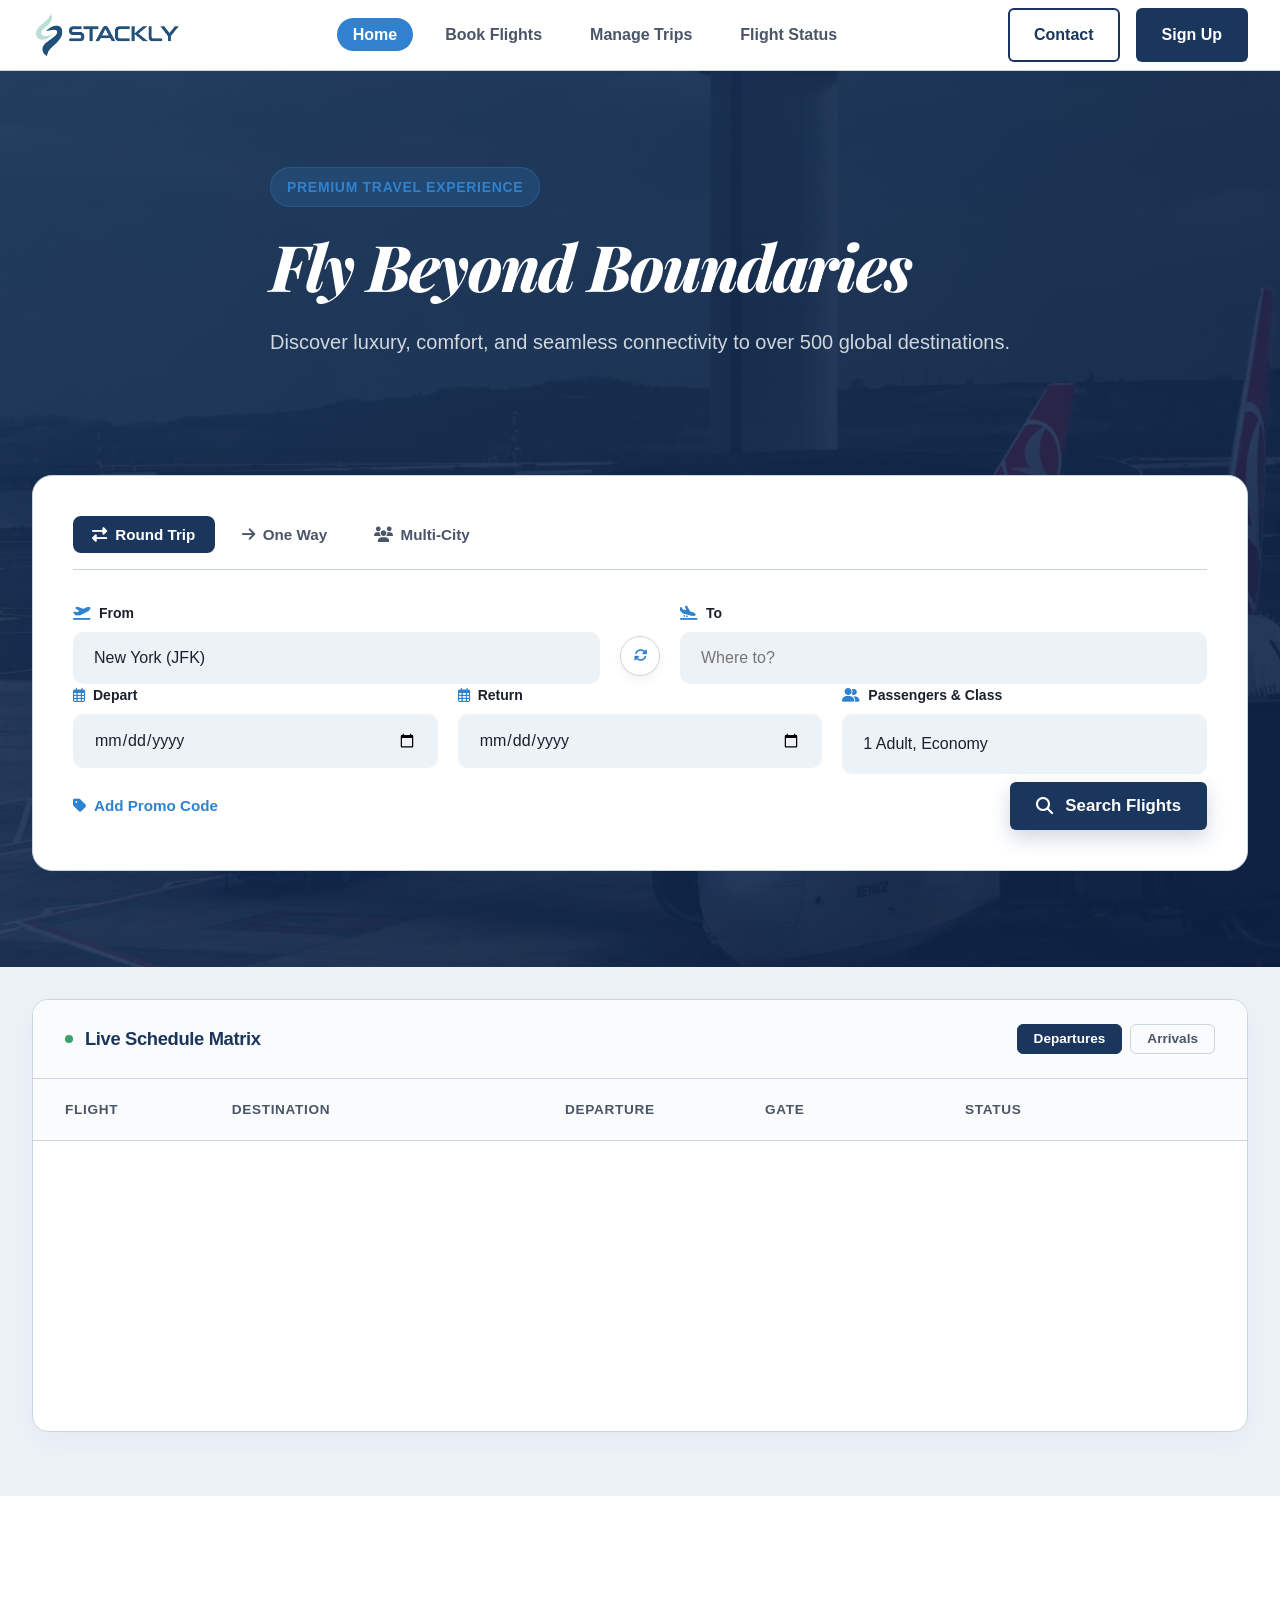
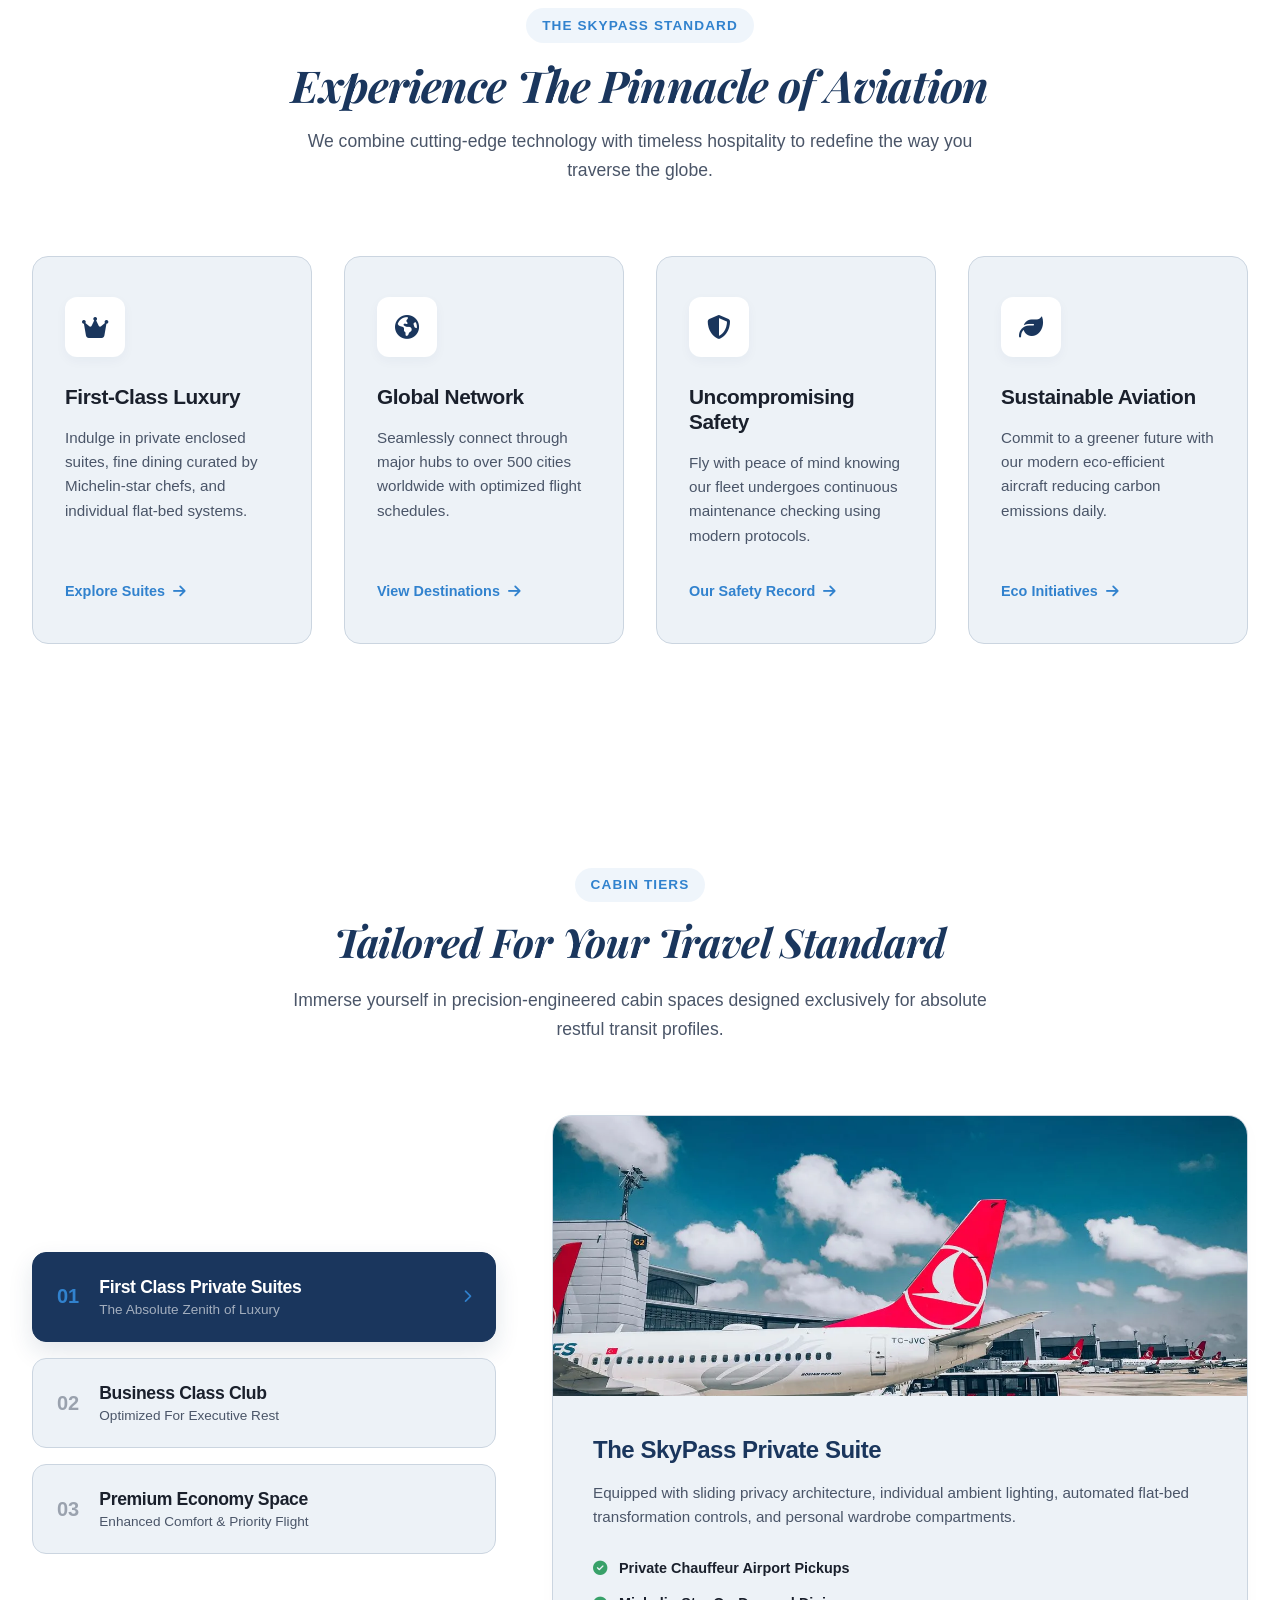
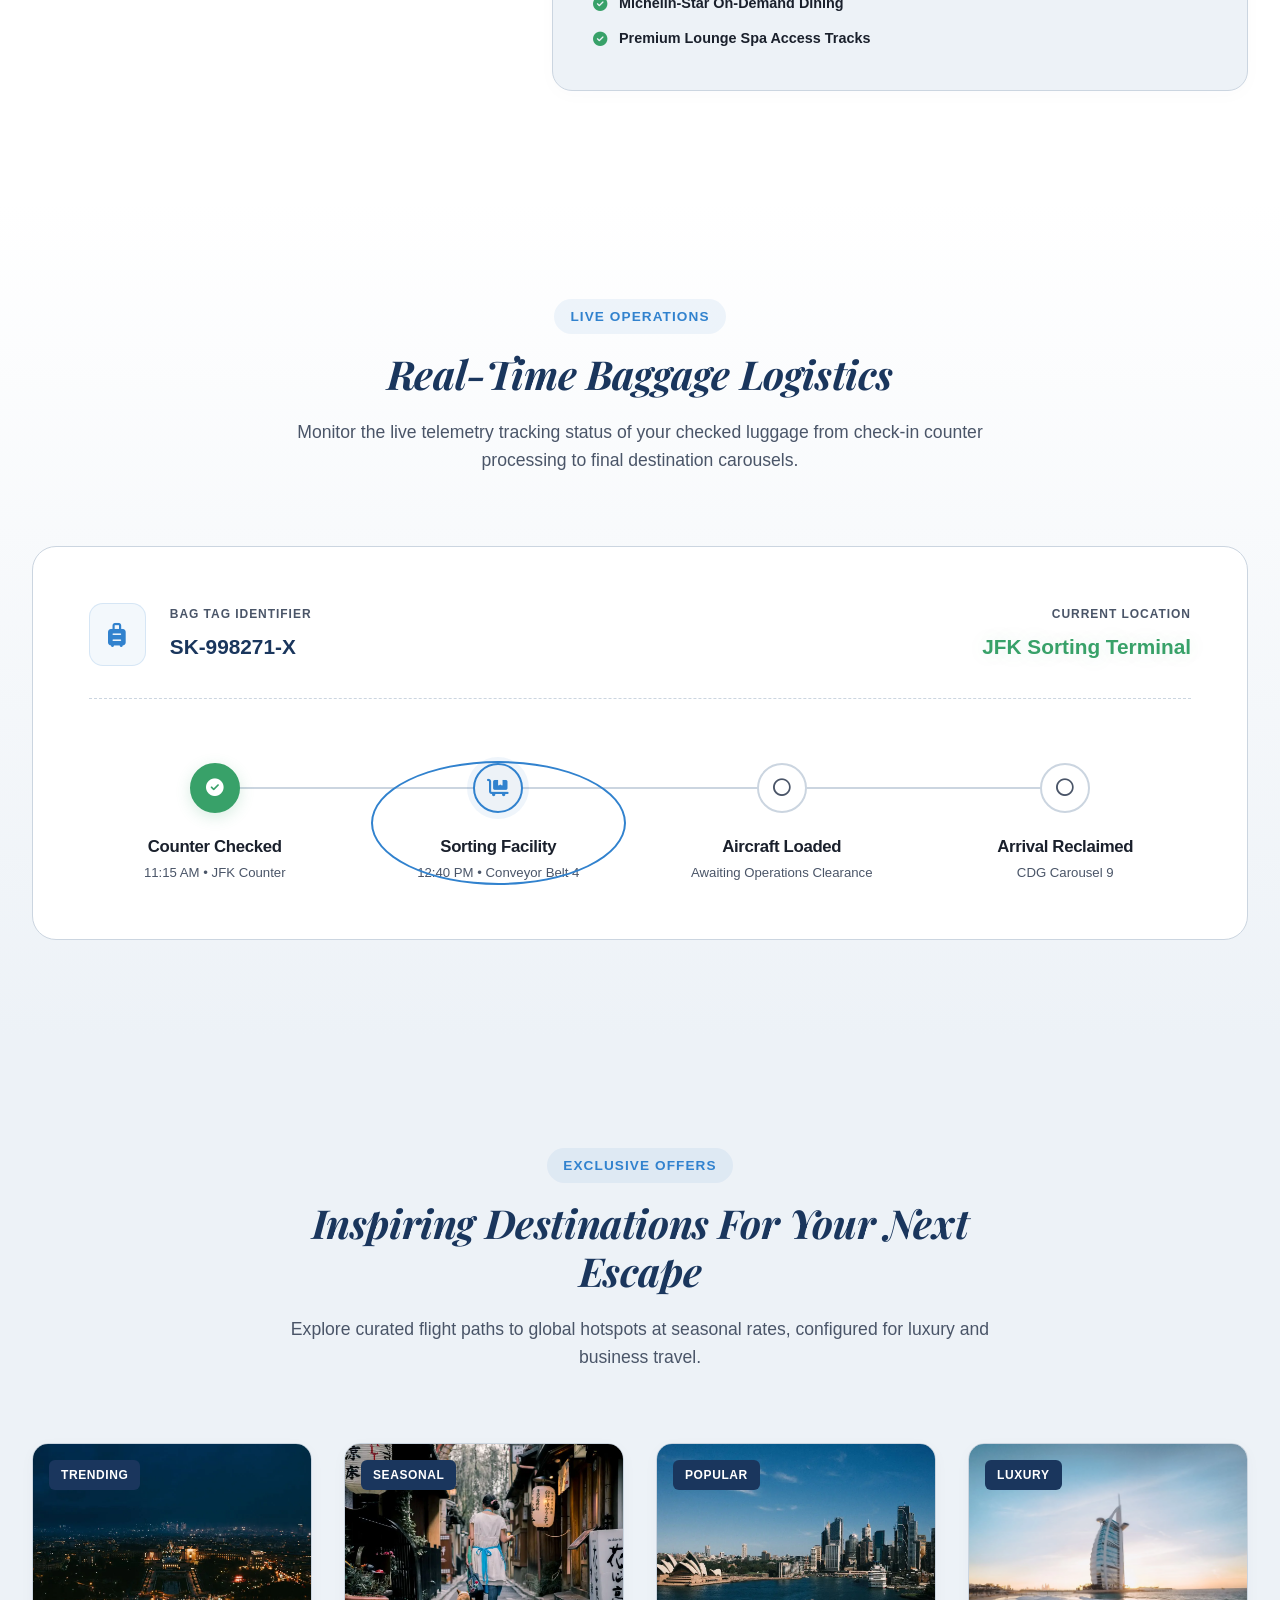
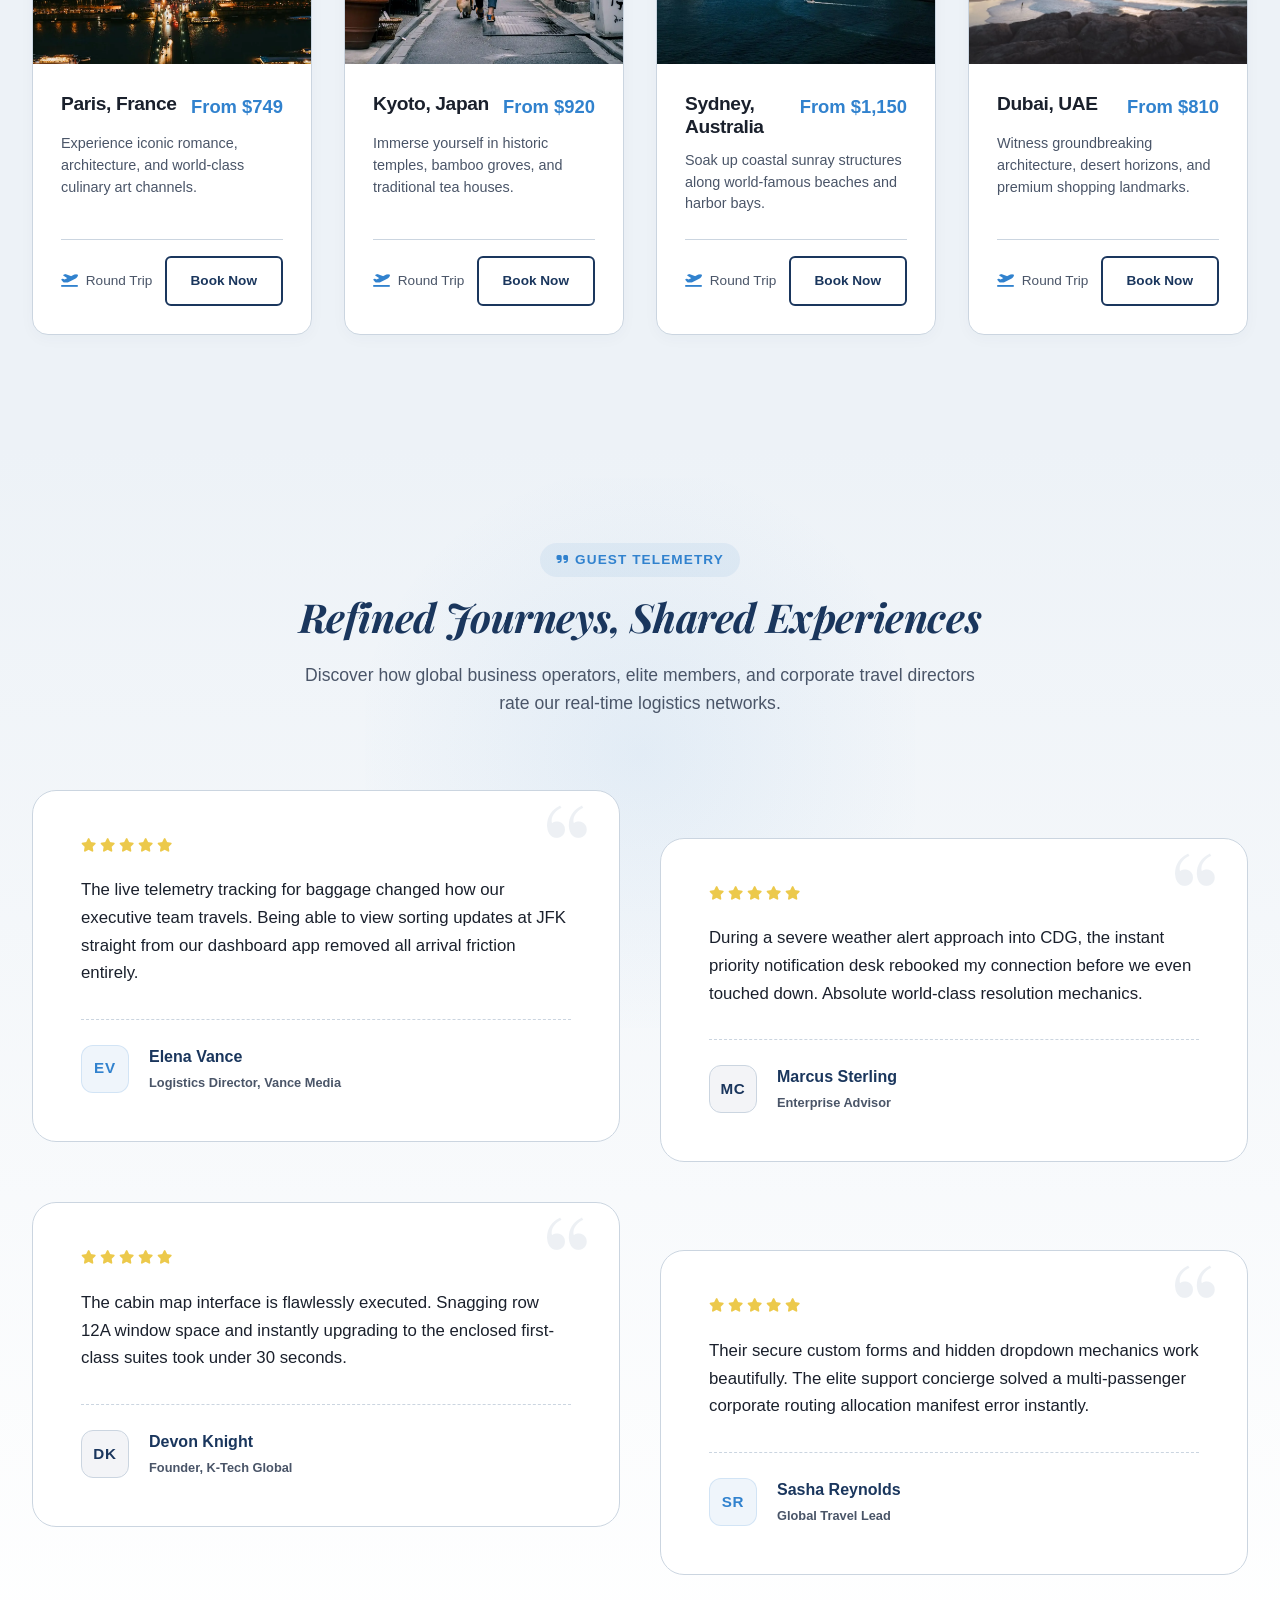
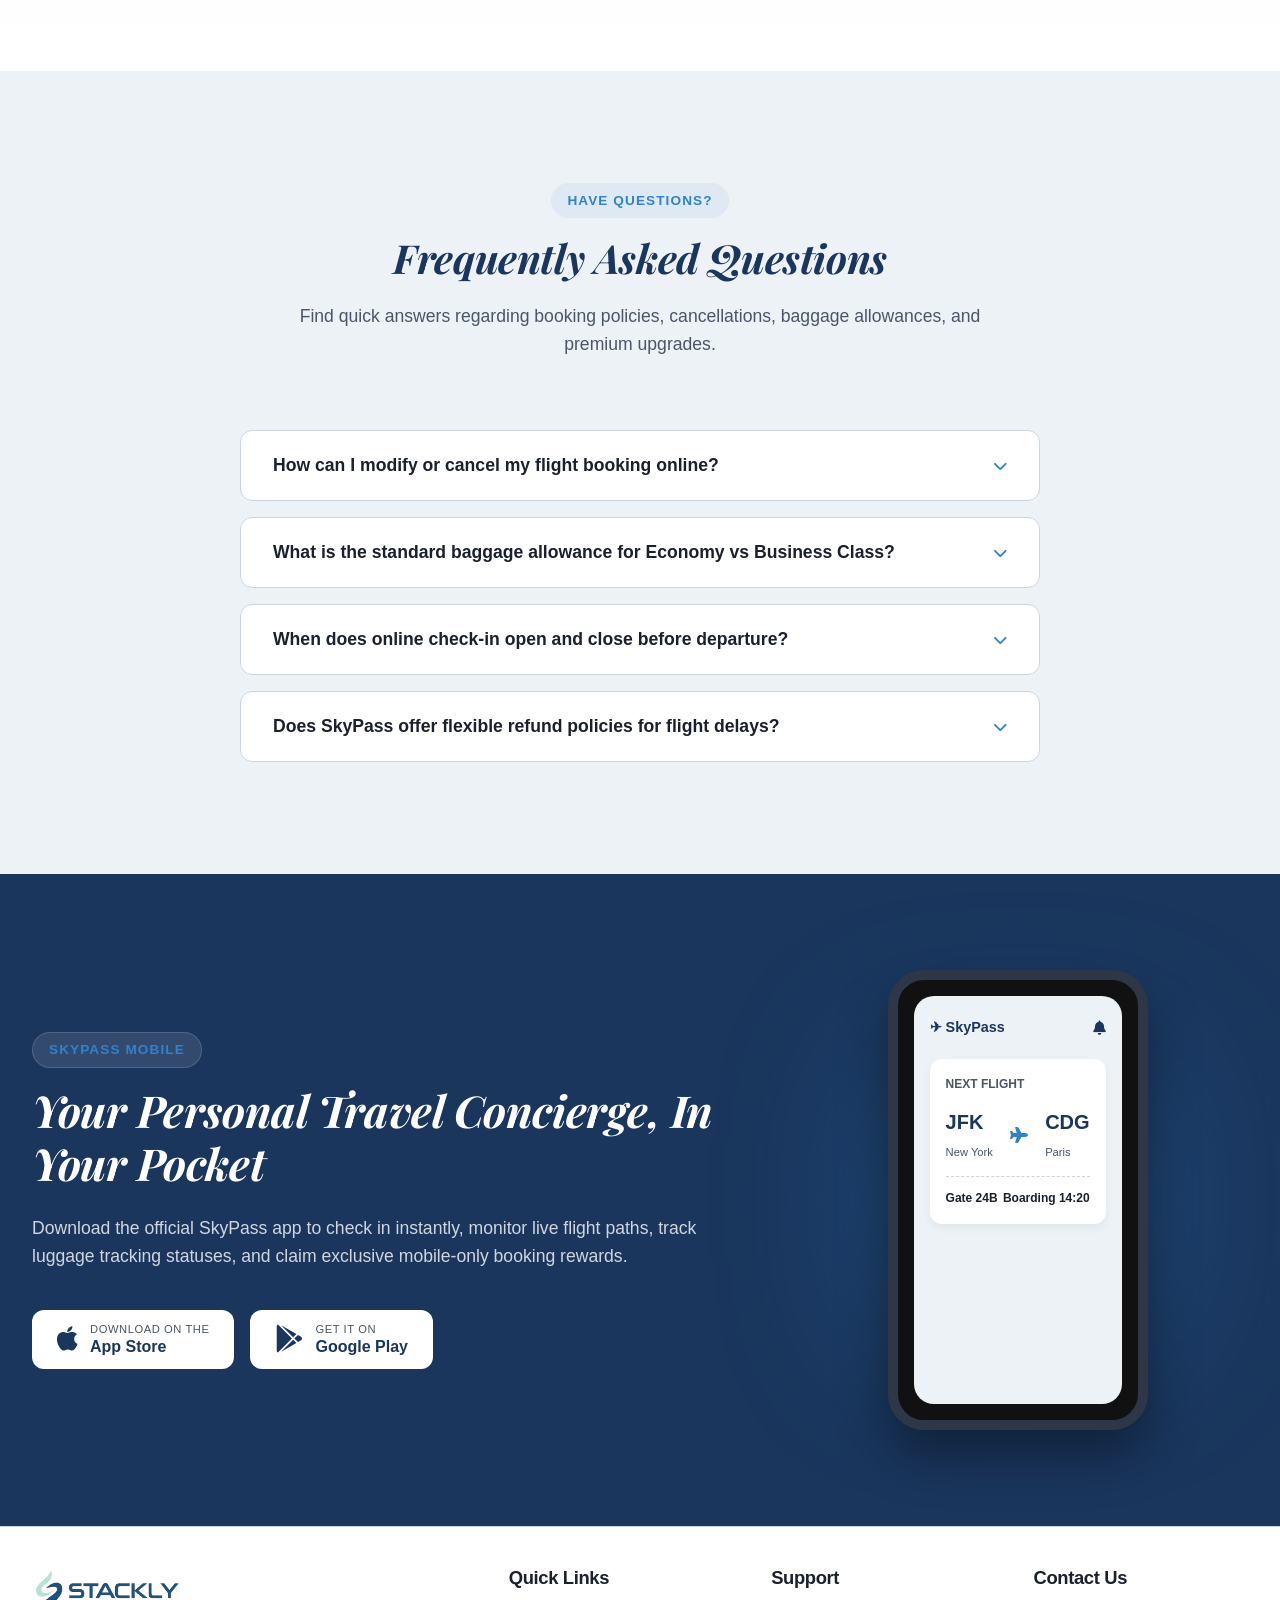
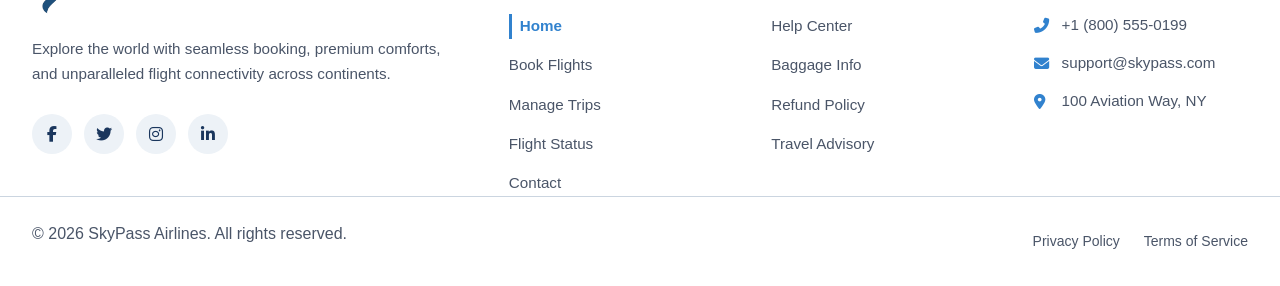
==== commit 5958b84c: "Add files via upload" ====
--- a/index.html
+++ b/index.html
@@ -97,18 +97,18 @@
       <div class="booking-widget" data-aos="fade-up" data-aos-delay="200" data-aos-duration="1000">
         <div class="widget-tabs">
           <button class="tab-btn active"><i class="fas fa-exchange-alt"></i> Round Trip</button>
-          <button class="tab-btn"><i class="fas fa-arrow-right"></i> One Way</button>
-          <button class="tab-btn"><i class="fas fa-users"></i> Multi-City</button>
-        </div>
-
-        <form class="widget-form">
+          <button class="tab-btn" onclick="window.location.href='error.html'"><i class="fas fa-arrow-right"></i> One Way</button>
+          <button class="tab-btn" onclick="window.location.href='error.html'"><i class="fas fa-users"></i> Multi-City</button>
+        </div>
+
+        <form class="widget-form" action="error.html" method="GET">
           <div class="form-row inputs-row">
             <div class="input-group">
               <label><i class="fas fa-plane-departure"></i> From</label>
               <input type="text" placeholder="Departure City or Airport" value="New York (JFK)">
             </div>
 
-            <button type="button" class="swap-btn" aria-label="Swap Locations">
+            <button type="button" class="swap-btn" aria-label="Swap Locations" onclick="window.location.href='error.html'">
               <i class="fas fa-sync-alt"></i>
             </button>
 
@@ -135,7 +135,7 @@
 
           <div class="widget-footer">
             <div class="promo-code-wrapper">
-              <a href="#" class="promo-link"><i class="fas fa-tag"></i> Add Promo Code</a>
+              <a href="error.html" class="promo-link"><i class="fas fa-tag"></i> Add Promo Code</a>
             </div>
             <button type="submit" class="btn btn-primary search-flights-btn">
               <i class="fas fa-search"></i> Search Flights
@@ -163,8 +163,8 @@
             <h3>Live Schedule Matrix</h3>
           </div>
           <div class="board-filters">
-            <button type="button" class="filter-btn active">Departures</button>
-            <button type="button" class="filter-btn">Arrivals</button>
+            <button type="button" class="filter-btn active" onclick="window.location.href='error.html'">Departures</button>
+            <button type="button" class="filter-btn" onclick="window.location.href='error.html'">Arrivals</button>
           </div>
         </div>
 
@@ -250,7 +250,7 @@
           <h3>Global Network</h3>
           <p>Seamlessly connect through major hubs to over 500 cities worldwide with optimized flight
             schedules.</p>
-          <a href="book.html" class="card-link">View Destinations <i class="fas fa-arrow-right"></i></a>
+          <a href="error.html" class="card-link">View Destinations <i class="fas fa-arrow-right"></i></a>
         </div>
 
         <div class="feature-card" data-aos="fade-up" data-aos-delay="200" data-aos-duration="1000">
@@ -307,7 +307,7 @@
             <i class="fas fa-chevron-right"></i>
           </button>
 
-          <button type="button" class="tier-selector-btn">
+          <button type="button" class="tier-selector-btn" onclick="window.location.href='error.html'">
             <span class="tier-number">02</span>
             <div class="tier-title-block">
               <h4>Business Class Club</h4>
@@ -316,7 +316,7 @@
             <i class="fas fa-chevron-right"></i>
           </button>
 
-          <button type="button" class="tier-selector-btn">
+          <button type="button" class="tier-selector-btn" onclick="window.location.href='error.html'">
             <span class="tier-number">03</span>
             <div class="tier-title-block">
               <h4>Premium Economy Space</h4>
@@ -328,7 +328,7 @@
 
         <div class="showcase-display-panel">
           <div class="display-img-wrapper">
-            <img src="https://images.unsplash.com/photo-1540962351504-03099e0a754b?q=80&w=800&auto=format&fit=crop"
+            <img src="./assets/img 1.webp"
               alt="First Class Suite">
           </div>
           <div class="display-details-content">
@@ -459,7 +459,7 @@
 
         <div class="dest-card" data-aos="fade-up" data-aos-delay="0" data-aos-duration="1000">
           <div class="dest-img-wrapper">
-            <img src="https://images.unsplash.com/photo-1502602898657-3e91760cbb34?q=80&w=600&auto=format&fit=crop"
+            <img src="./assets/france.webp"
               alt="Paris">
             <span class="dest-tag">Trending</span>
           </div>
@@ -471,14 +471,14 @@
             <p>Experience iconic romance, architecture, and world-class culinary art channels.</p>
             <div class="dest-footer">
               <span class="flight-type"><i class="fas fa-plane-departure"></i> Round Trip</span>
-              <a href="book.html" class="btn btn-secondary btn-sm">Book Now</a>
+              <a href="error.html" class="btn btn-secondary btn-sm">Book Now</a>
             </div>
           </div>
         </div>
 
         <div class="dest-card" data-aos="fade-up" data-aos-delay="100" data-aos-duration="1000">
           <div class="dest-img-wrapper">
-            <img src="https://images.unsplash.com/photo-1493976040374-85c8e12f0c0e?q=80&w=600&auto=format&fit=crop"
+            <img src="./assets/japan.webp"
               alt="Kyoto">
             <span class="dest-tag">Seasonal</span>
           </div>
@@ -490,14 +490,14 @@
             <p>Immerse yourself in historic temples, bamboo groves, and traditional tea houses.</p>
             <div class="dest-footer">
               <span class="flight-type"><i class="fas fa-plane-departure"></i> Round Trip</span>
-              <a href="book.html" class="btn btn-secondary btn-sm">Book Now</a>
+              <a href="error.html" class="btn btn-secondary btn-sm">Book Now</a>
             </div>
           </div>
         </div>
 
         <div class="dest-card" data-aos="fade-up" data-aos-delay="200" data-aos-duration="1000">
           <div class="dest-img-wrapper">
-            <img src="https://images.unsplash.com/photo-1506973035872-a4ec16b8e8d9?q=80&w=600&auto=format&fit=crop"
+            <img src="./assets/australia.webp"
               alt="Sydney">
             <span class="dest-tag">Popular</span>
           </div>
@@ -509,14 +509,14 @@
             <p>Soak up coastal sunray structures along world-famous beaches and harbor bays.</p>
             <div class="dest-footer">
               <span class="flight-type"><i class="fas fa-plane-departure"></i> Round Trip</span>
-              <a href="book.html" class="btn btn-secondary btn-sm">Book Now</a>
+              <a href="error.html" class="btn btn-secondary btn-sm">Book Now</a>
             </div>
           </div>
         </div>
 
         <div class="dest-card" data-aos="fade-up" data-aos-delay="300" data-aos-duration="1000">
           <div class="dest-img-wrapper">
-            <img src="https://images.unsplash.com/photo-1512453979798-5ea266f8880c?q=80&w=600&auto=format&fit=crop"
+            <img src="./assets/uae.webp"
               alt="Dubai">
             <span class="dest-tag">Luxury</span>
           </div>
@@ -528,7 +528,7 @@
             <p>Witness groundbreaking architecture, desert horizons, and premium shopping landmarks.</p>
             <div class="dest-footer">
               <span class="flight-type"><i class="fas fa-plane-departure"></i> Round Trip</span>
-              <a href="book.html" class="btn btn-secondary btn-sm">Book Now</a>
+              <a href="error.html" class="btn btn-secondary btn-sm">Book Now</a>
             </div>
           </div>
         </div>
--- a/style.css
+++ b/style.css
@@ -256,7 +256,7 @@
   min-height: 85vh;
   display: flex;
   align-items: center;
-  background-image: linear-gradient(135deg, rgba(26, 54, 93, 0.85) 0%, rgba(15, 35, 71, 0.9) 100%), url('https://images.unsplash.com/photo-1436491865332-7a61a109cc05?q=80&w=1920&auto=format&fit=crop');
+  background-image: linear-gradient(135deg, rgba(26, 54, 93, 0.85) 0%, rgba(15, 35, 71, 0.9) 100%), url('./assets/hero.webp');
   background-size: cover;
   background-position: center;
   padding: 6rem 0;
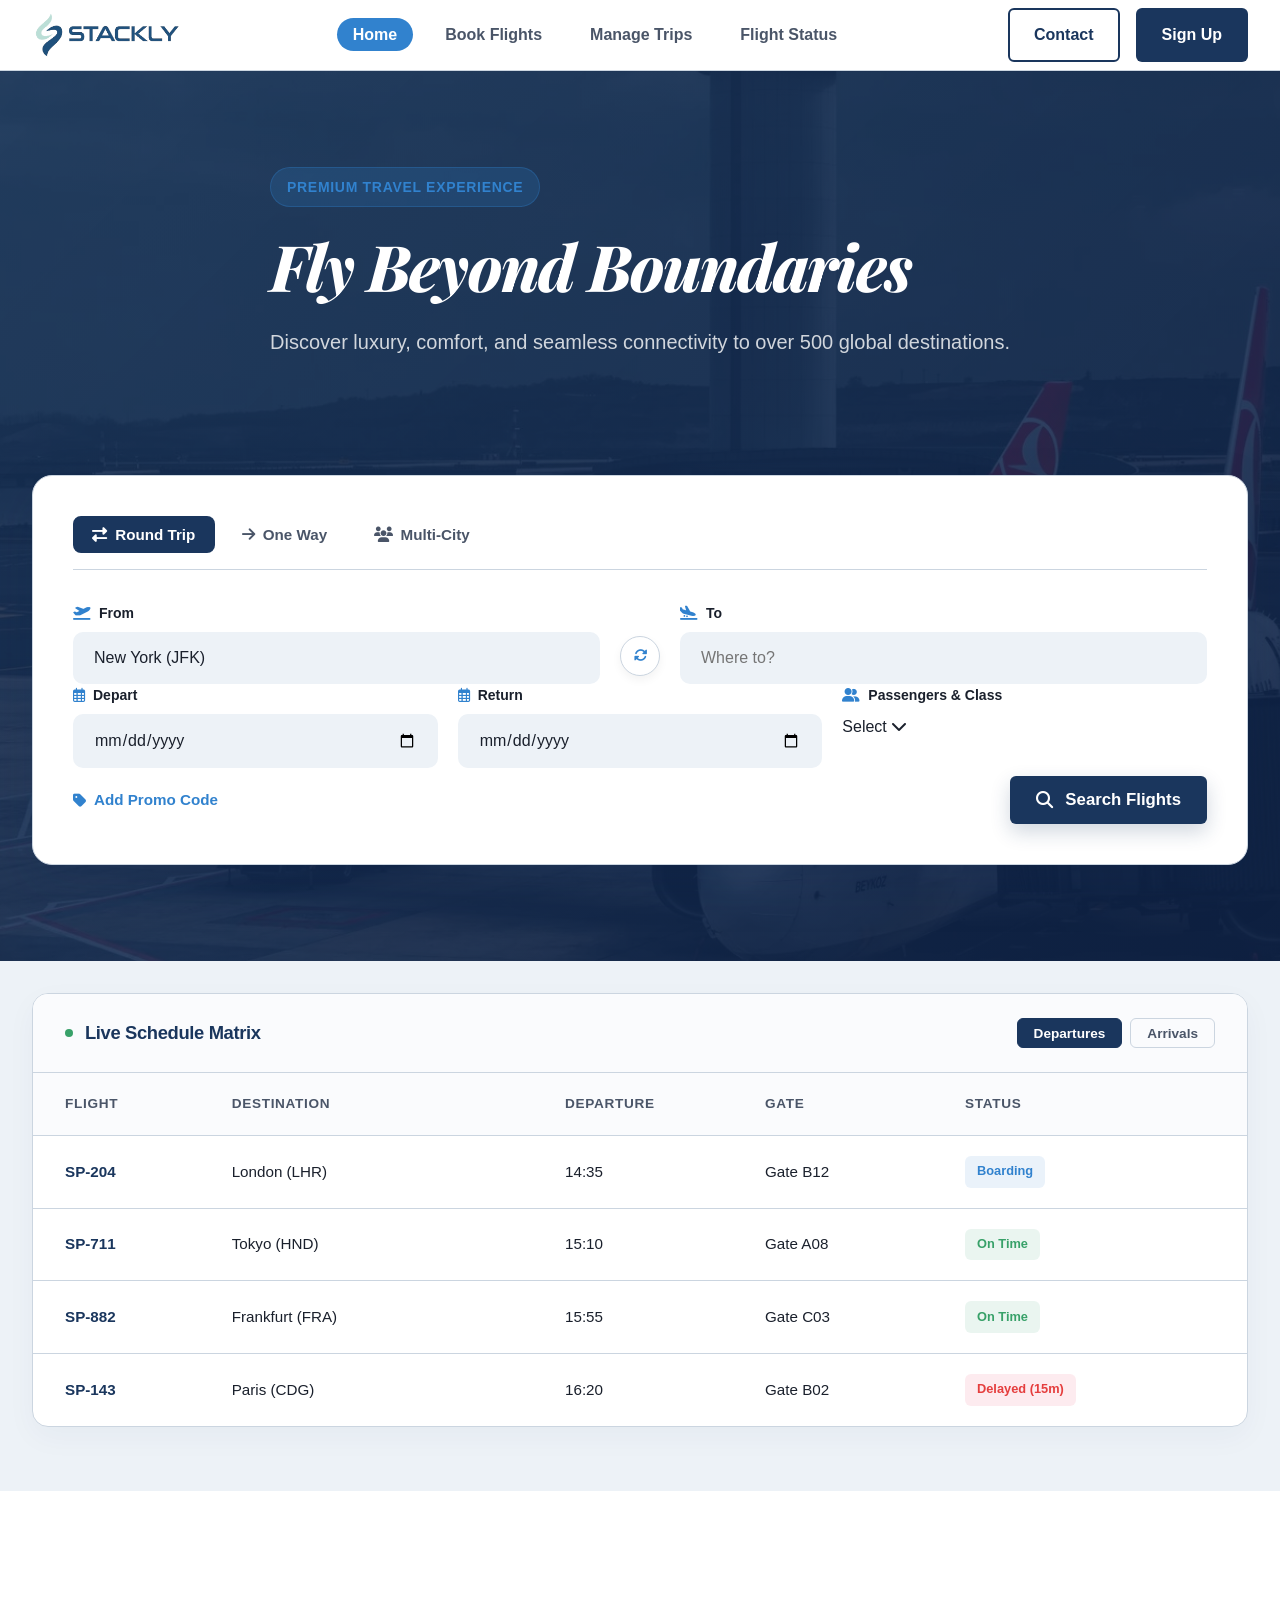
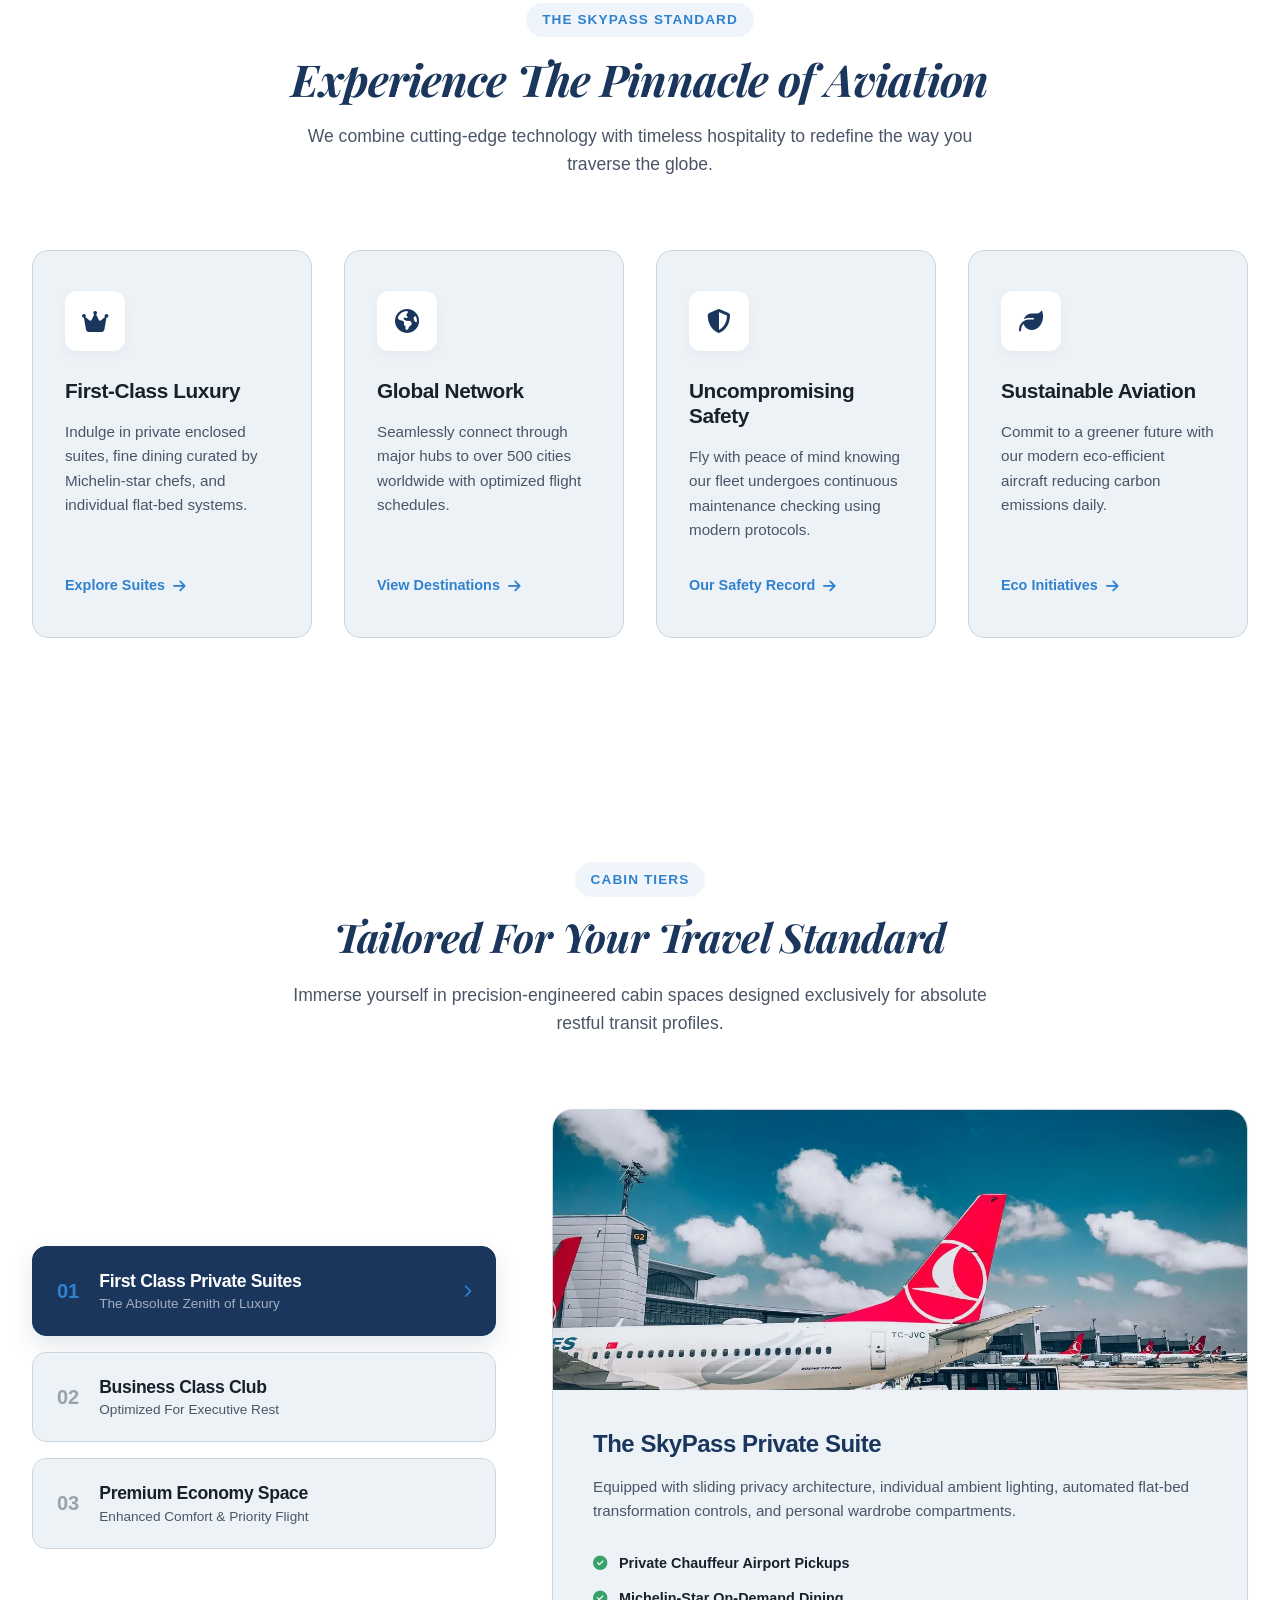
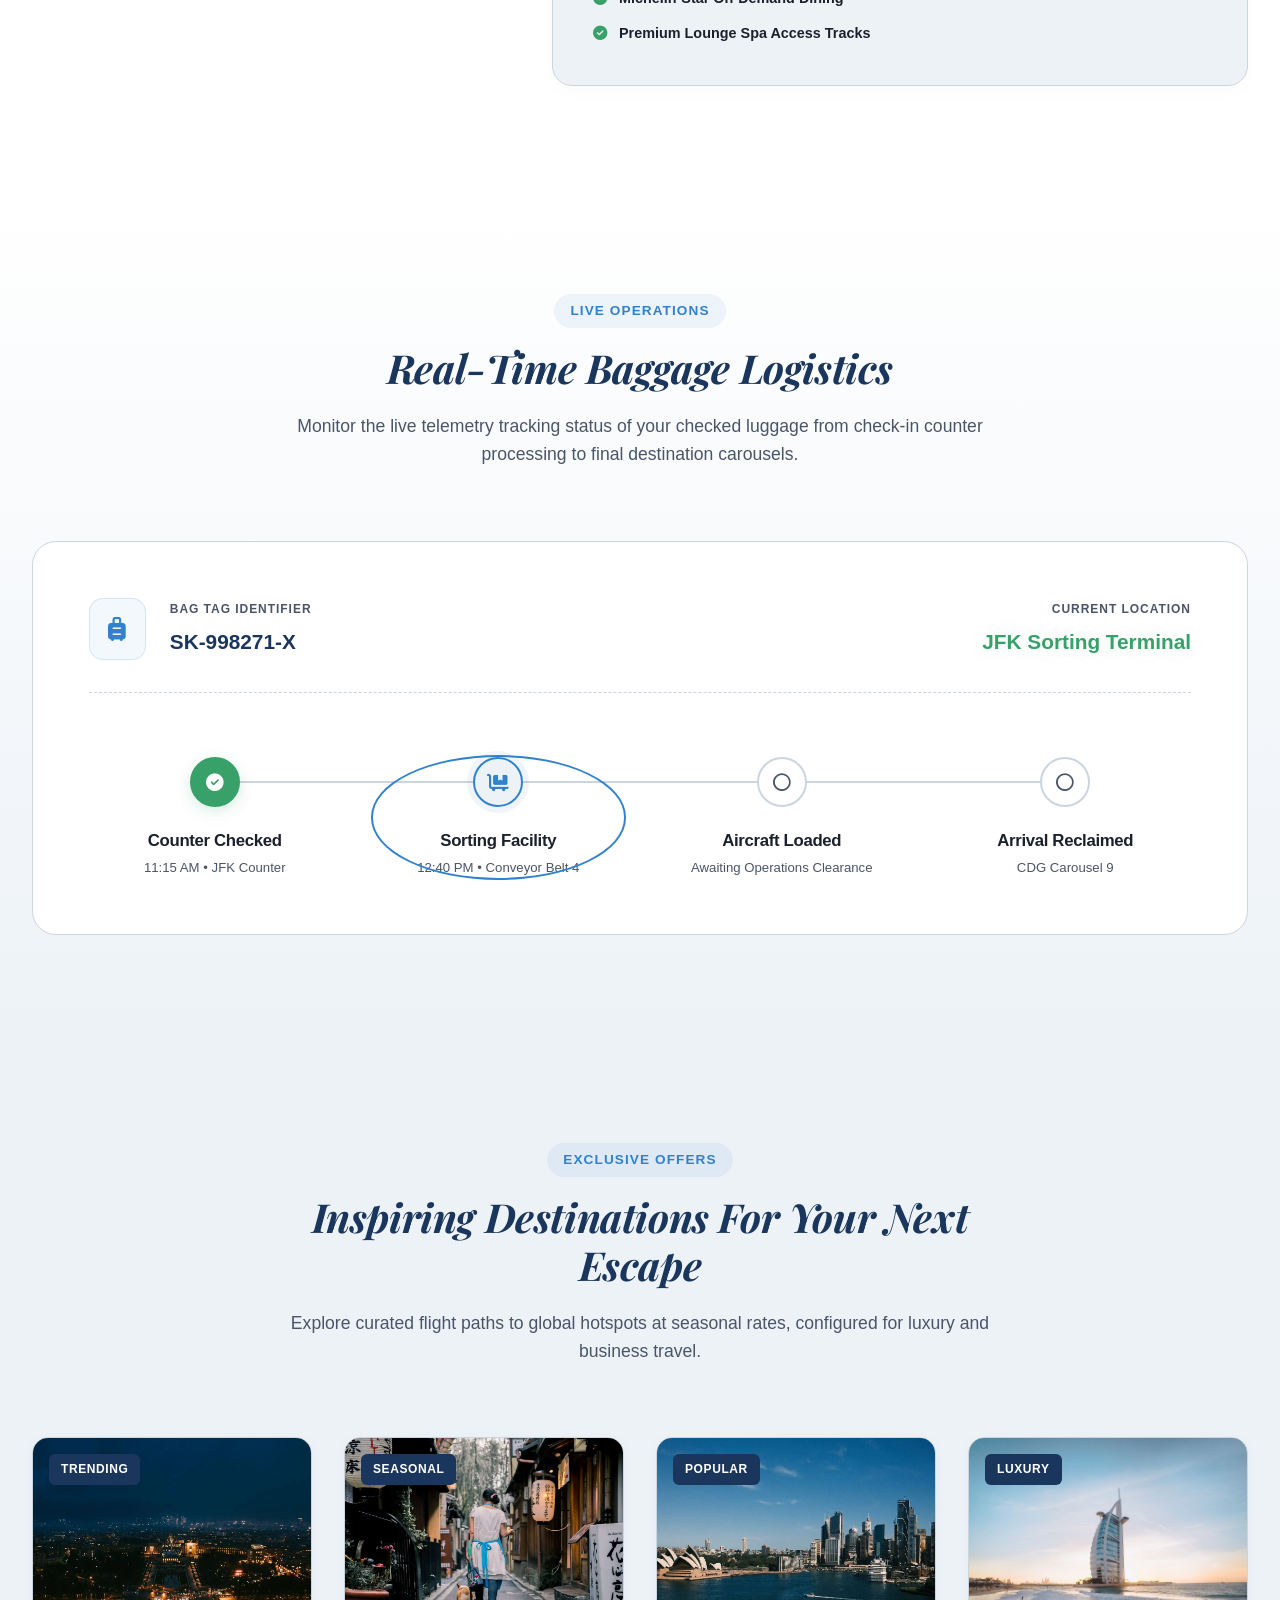
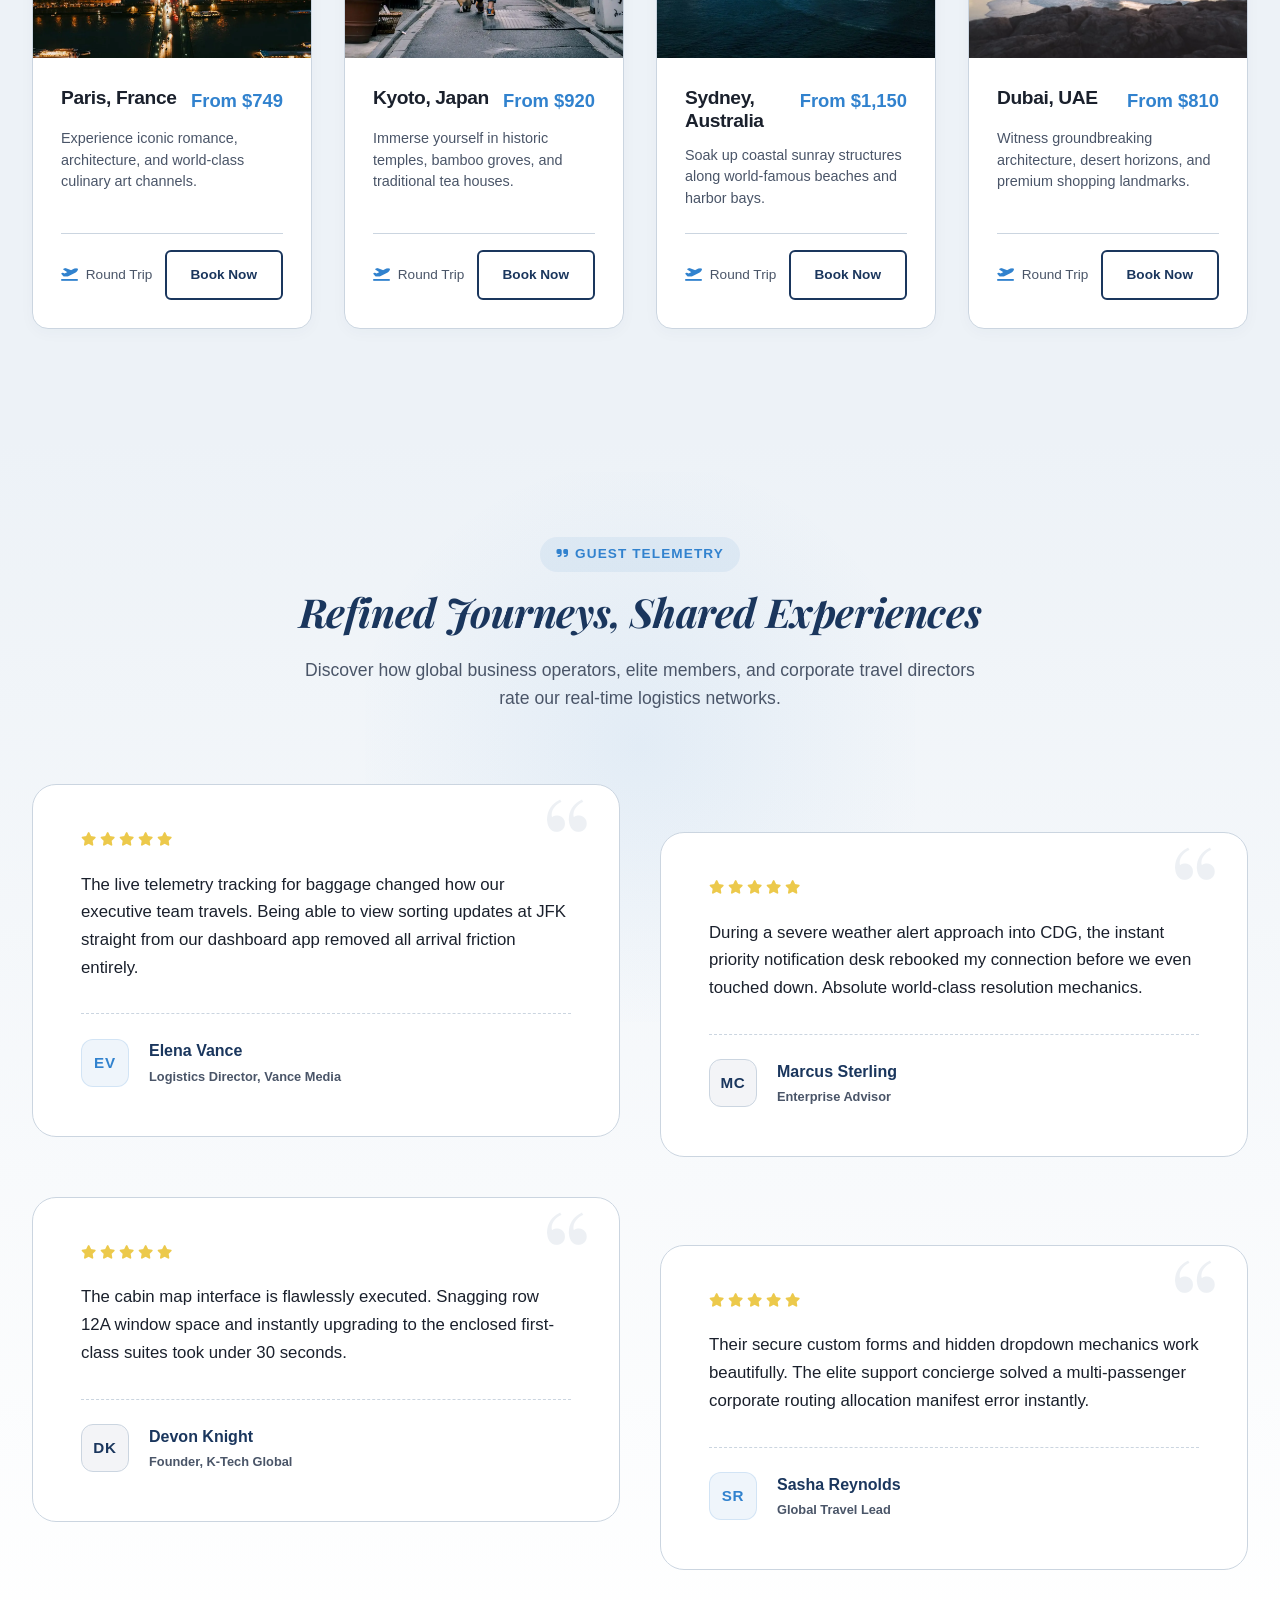
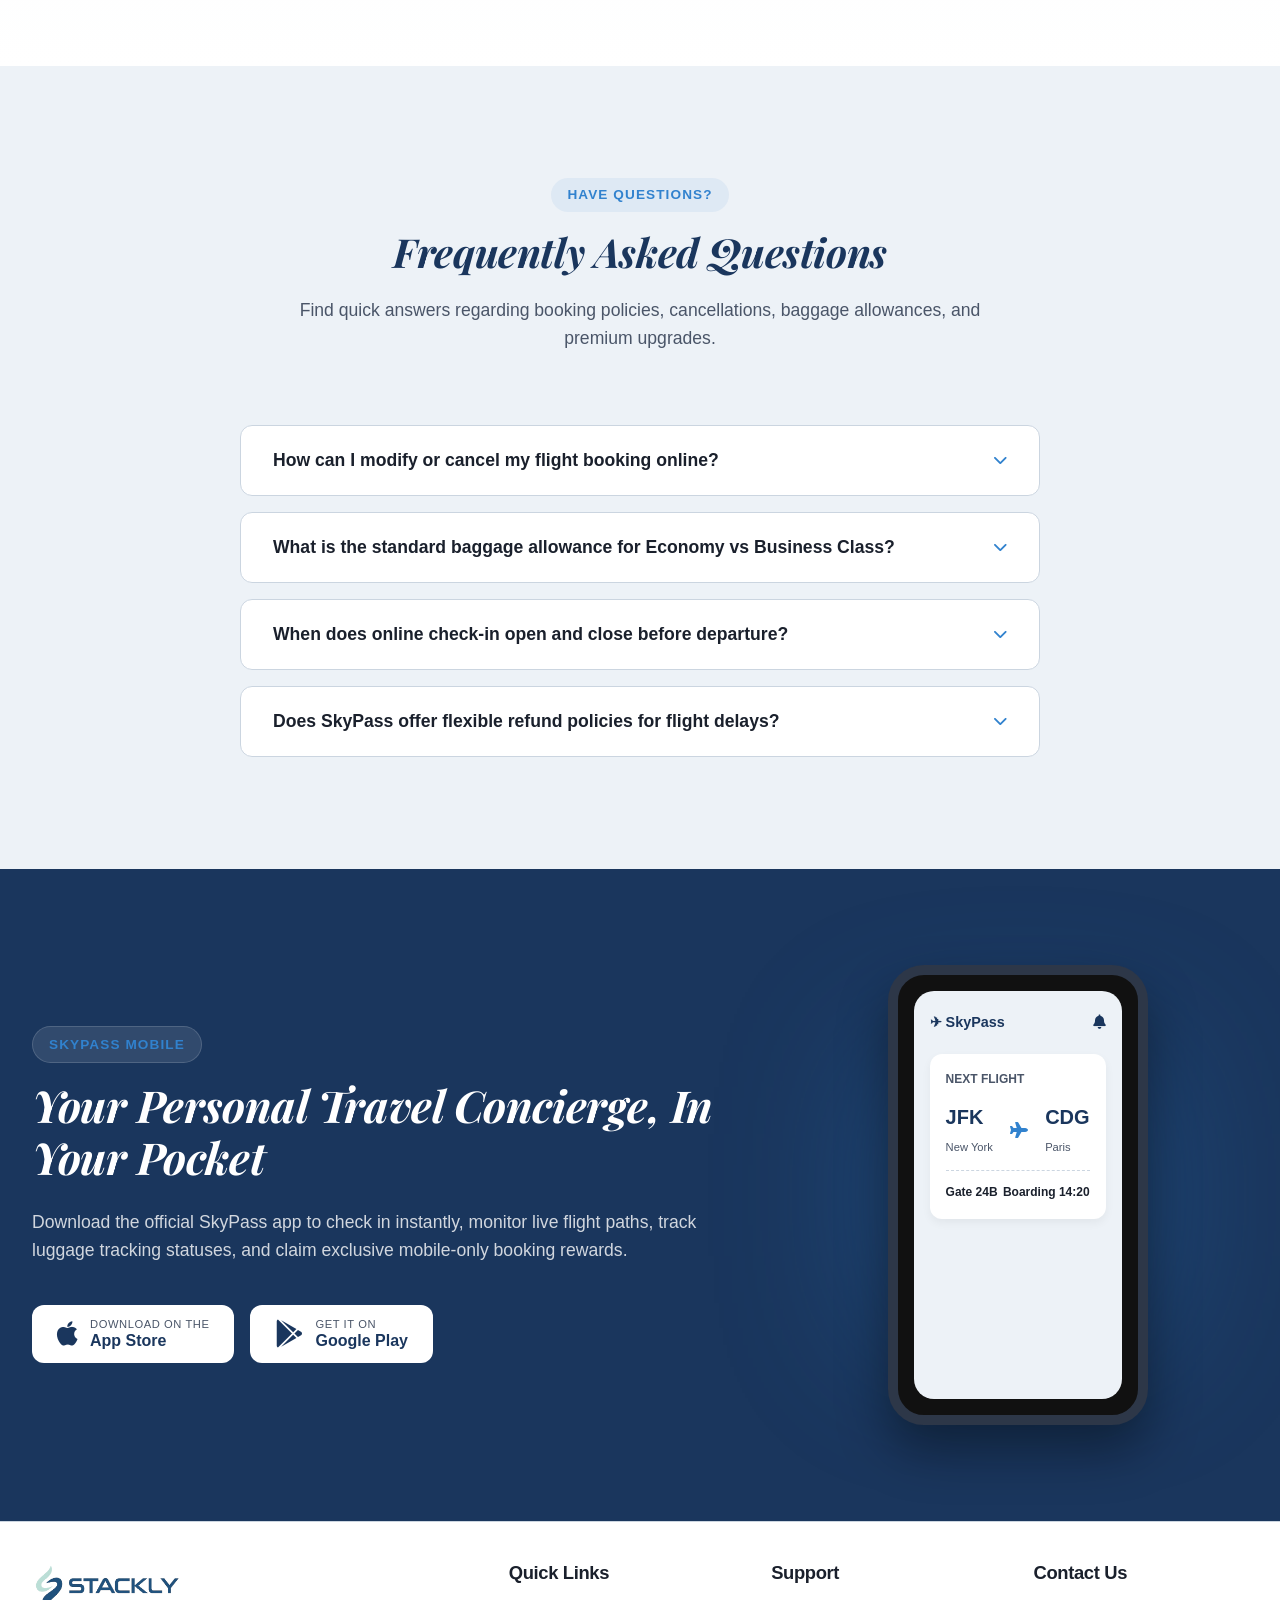
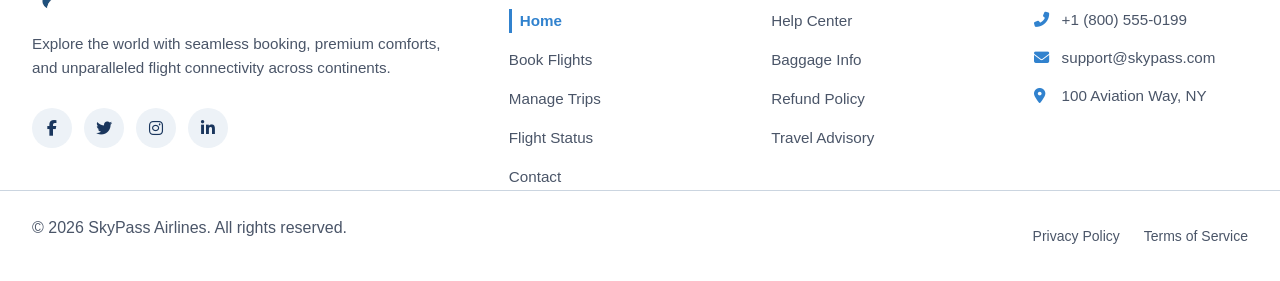
==== commit a2d52bd2: "Add files via upload" ====
--- a/index.html
+++ b/index.html
@@ -97,8 +97,10 @@
       <div class="booking-widget" data-aos="fade-up" data-aos-delay="200" data-aos-duration="1000">
         <div class="widget-tabs">
           <button class="tab-btn active"><i class="fas fa-exchange-alt"></i> Round Trip</button>
-          <button class="tab-btn" onclick="window.location.href='error.html'"><i class="fas fa-arrow-right"></i> One Way</button>
-          <button class="tab-btn" onclick="window.location.href='error.html'"><i class="fas fa-users"></i> Multi-City</button>
+          <button class="tab-btn" onclick="window.location.href='error.html'"><i class="fas fa-arrow-right"></i> One
+            Way</button>
+          <button class="tab-btn" onclick="window.location.href='error.html'"><i class="fas fa-users"></i>
+            Multi-City</button>
         </div>
 
         <form class="widget-form" action="error.html" method="GET">
@@ -108,7 +110,8 @@
               <input type="text" placeholder="Departure City or Airport" value="New York (JFK)">
             </div>
 
-            <button type="button" class="swap-btn" aria-label="Swap Locations" onclick="window.location.href='error.html'">
+            <button type="button" class="swap-btn" aria-label="Swap Locations"
+              onclick="window.location.href='error.html'">
               <i class="fas fa-sync-alt"></i>
             </button>
 
@@ -127,9 +130,70 @@
               <label><i class="far fa-calendar-alt"></i> Return</label>
               <input type="date">
             </div>
-            <div class="input-group">
+            <div class="input-group passenger-class-target-slot">
               <label><i class="fas fa-user-friends"></i> Passengers & Class</label>
-              <div class="custom-select">1 Adult, Economy</div>
+
+              <div class="custom-select-wrapper passenger-dropdown-wrapper">
+                <div class="custom-select-btn" onclick="togglePassengerSelect(this, event)">
+                  <span id="passengerDisplayLabel" class="selected-dropdown-text">Select</span>
+                  <i class="fas fa-chevron-down arrow-indicator"></i>
+                </div>
+
+                <div class="custom-passenger-dropdown-card">
+
+                  <div class="counter-row-item">
+                    <div class="counter-label-meta">
+                      <strong>Adults</strong>
+                      <span class="sub-label">Age 12+</span>
+                    </div>
+                    <div class="counter-controls-core">
+                      <button type="button" class="counter-btn"
+                        onclick="modifyPassengerCount('adults', -1, event)">-</button>
+                      <span id="count-adults" class="count-value-node">1</span>
+                      <button type="button" class="counter-btn"
+                        onclick="modifyPassengerCount('adults', 1, event)">+</button>
+                    </div>
+                  </div>
+
+                  <div class="counter-row-item">
+                    <div class="counter-label-meta">
+                      <strong>Children</strong>
+                      <span class="sub-label">Age 2-11</span>
+                    </div>
+                    <div class="counter-controls-core">
+                      <button type="button" class="counter-btn"
+                        onclick="modifyPassengerCount('children', -1, event)">-</button>
+                      <span id="count-children" class="count-value-node">0</span>
+                      <button type="button" class="counter-btn"
+                        onclick="modifyPassengerCount('children', 1, event)">+</button>
+                    </div>
+                  </div>
+
+                  <hr class="dropdown-divider-line">
+
+                  <div class="cabin-class-selector-zone">
+                    <span class="class-zone-title">Travel Class Preference</span>
+                    <div class="cabin-options-vertical">
+                      <label class="premium-radio-row" onclick="selectCabinClass('Economy', event)">
+                        <input type="radio" name="cabinClassRadio" value="Economy" checked>
+                        <span class="custom-radio-circle"></span>
+                        <span class="radio-label-text">Economy</span>
+                      </label>
+                      <label class="premium-radio-row" onclick="selectCabinClass('Business', event)">
+                        <input type="radio" name="cabinClassRadio" value="Business">
+                        <span class="custom-radio-circle"></span>
+                        <span class="radio-label-text">Business Class</span>
+                      </label>
+                      <label class="premium-radio-row" onclick="selectCabinClass('First Class', event)">
+                        <input type="radio" name="cabinClassRadio" value="First Class">
+                        <span class="custom-radio-circle"></span>
+                        <span class="radio-label-text">First Class Suite</span>
+                      </label>
+                    </div>
+                  </div>
+
+                </div>
+              </div>
             </div>
           </div>
 
@@ -163,7 +227,8 @@
             <h3>Live Schedule Matrix</h3>
           </div>
           <div class="board-filters">
-            <button type="button" class="filter-btn active" onclick="window.location.href='error.html'">Departures</button>
+            <button type="button" class="filter-btn active"
+              onclick="window.location.href='error.html'">Departures</button>
             <button type="button" class="filter-btn" onclick="window.location.href='error.html'">Arrivals</button>
           </div>
         </div>
@@ -328,8 +393,7 @@
 
         <div class="showcase-display-panel">
           <div class="display-img-wrapper">
-            <img src="./assets/img 1.webp"
-              alt="First Class Suite">
+            <img src="./assets/img 1.webp" alt="First Class Suite">
           </div>
           <div class="display-details-content">
             <h3>The SkyPass Private Suite</h3>
@@ -459,8 +523,7 @@
 
         <div class="dest-card" data-aos="fade-up" data-aos-delay="0" data-aos-duration="1000">
           <div class="dest-img-wrapper">
-            <img src="./assets/france.webp"
-              alt="Paris">
+            <img src="./assets/france.webp" alt="Paris">
             <span class="dest-tag">Trending</span>
           </div>
           <div class="dest-info">
@@ -478,8 +541,7 @@
 
         <div class="dest-card" data-aos="fade-up" data-aos-delay="100" data-aos-duration="1000">
           <div class="dest-img-wrapper">
-            <img src="./assets/japan.webp"
-              alt="Kyoto">
+            <img src="./assets/japan.webp" alt="Kyoto">
             <span class="dest-tag">Seasonal</span>
           </div>
           <div class="dest-info">
@@ -497,8 +559,7 @@
 
         <div class="dest-card" data-aos="fade-up" data-aos-delay="200" data-aos-duration="1000">
           <div class="dest-img-wrapper">
-            <img src="./assets/australia.webp"
-              alt="Sydney">
+            <img src="./assets/australia.webp" alt="Sydney">
             <span class="dest-tag">Popular</span>
           </div>
           <div class="dest-info">
@@ -516,8 +577,7 @@
 
         <div class="dest-card" data-aos="fade-up" data-aos-delay="300" data-aos-duration="1000">
           <div class="dest-img-wrapper">
-            <img src="./assets/uae.webp"
-              alt="Dubai">
+            <img src="./assets/uae.webp" alt="Dubai">
             <span class="dest-tag">Luxury</span>
           </div>
           <div class="dest-info">
@@ -543,104 +603,120 @@
 
 
 
-<section class="premium-testimonials-section" data-aos="fade-up" data-aos-duration="1000">
-  <div class="testimonial-ambient-glow"></div>
-  <div class="container testimonial-matrix-container">
-
-    <!-- Premium Section Header Header Layer -->
-    <div class="section-header" data-aos="fade-up" data-aos-duration="1000">
-      <span class="section-badge"><i class="fas fa-quote-right"></i> Guest Telemetry</span>
-      <h2>Refined Journeys, Shared Experiences</h2>
-      <p>Discover how global business operators, elite members, and corporate travel directors rate our real-time logistics networks.</p>
-    </div>
-
-    <!-- Asymmetric Grid Matrix Housing 4 Testimonials -->
-    <div class="testimonial-asymmetric-matrix">
-
-      <!-- Testimonial 1: Elite Corporate Tier -->
-      <div class="testimonial-luxe-card card-shadow-velvet card-glow-border featured-item" data-aos="zoom-in-up" data-aos-delay="100">
-        <div class="quote-graphic-mark">“</div>
-        <div class="card-inner-flow">
-          <div class="testimonial-rating-stars">
-            <i class="fas fa-star"></i><i class="fas fa-star"></i><i class="fas fa-star"></i><i class="fas fa-star"></i><i class="fas fa-star"></i>
-          </div>
-          <p class="testimonial-review-text">The live telemetry tracking for baggage changed how our executive team travels. Being able to view sorting updates at JFK straight from our dashboard app removed all arrival friction entirely.</p>
-          <div class="reviewer-profile-footer">
-            <div class="avatar-housing">
-              <div class="avatar-initials tier-elite">EV</div>
-            </div>
-            <div class="reviewer-meta-details">
-              <strong>Elena Vance</strong>
-              <span>Logistics Director, Vance Media</span>
-            </div>
-          </div>
-        </div>
-      </div>
-
-      <!-- Testimonial 2: Flight Status Tracking User -->
-      <div class="testimonial-luxe-card card-shadow-velvet card-glow-border" data-aos="zoom-in-up" data-aos-delay="200">
-        <div class="quote-graphic-mark">“</div>
-        <div class="card-inner-flow">
-          <div class="testimonial-rating-stars">
-            <i class="fas fa-star"></i><i class="fas fa-star"></i><i class="fas fa-star"></i><i class="fas fa-star"></i><i class="fas fa-star"></i>
-          </div>
-          <p class="testimonial-review-text">During a severe weather alert approach into CDG, the instant priority notification desk rebooked my connection before we even touched down. Absolute world-class resolution mechanics.</p>
-          <div class="reviewer-profile-footer">
-            <div class="avatar-housing">
-              <div class="avatar-initials tier-club">MC</div>
-            </div>
-            <div class="reviewer-meta-details">
-              <strong>Marcus Sterling</strong>
-              <span>Enterprise Advisor</span>
-            </div>
-          </div>
-        </div>
-      </div>
-
-      <!-- Testimonial 3: Premium Seat Allocation User -->
-      <div class="testimonial-luxe-card card-shadow-velvet card-glow-border" data-aos="zoom-in-up" data-aos-delay="300">
-        <div class="quote-graphic-mark">“</div>
-        <div class="card-inner-flow">
-          <div class="testimonial-rating-stars">
-            <i class="fas fa-star"></i><i class="fas fa-star"></i><i class="fas fa-star"></i><i class="fas fa-star"></i><i class="fas fa-star"></i>
-          </div>
-          <p class="testimonial-review-text">The cabin map interface is flawlessly executed. Snagging row 12A window space and instantly upgrading to the enclosed first-class suites took under 30 seconds.</p>
-          <div class="reviewer-profile-footer">
-            <div class="avatar-housing">
-              <div class="avatar-initials tier-club">DK</div>
-            </div>
-            <div class="reviewer-meta-details">
-              <strong>Devon Knight</strong>
-              <span>Founder, K-Tech Global</span>
-            </div>
-          </div>
-        </div>
-      </div>
-
-      <!-- Testimonial 4: Global Concierge User -->
-      <div class="testimonial-luxe-card card-shadow-velvet card-glow-border featured-item" data-aos="zoom-in-up" data-aos-delay="400">
-        <div class="quote-graphic-mark">“</div>
-        <div class="card-inner-flow">
-          <div class="testimonial-rating-stars">
-            <i class="fas fa-star"></i><i class="fas fa-star"></i><i class="fas fa-star"></i><i class="fas fa-star"></i><i class="fas fa-star"></i>
-          </div>
-          <p class="testimonial-review-text">Their secure custom forms and hidden dropdown mechanics work beautifully. The elite support concierge solved a multi-passenger corporate routing allocation manifest error instantly.</p>
-          <div class="reviewer-profile-footer">
-            <div class="avatar-housing">
-              <div class="avatar-initials tier-elite">SR</div>
-            </div>
-            <div class="reviewer-meta-details">
-              <strong>Sasha Reynolds</strong>
-              <span>Global Travel Lead</span>
-            </div>
-          </div>
-        </div>
-      </div>
-
-    </div>
-
-  </div>
-</section>
+  <section class="premium-testimonials-section" data-aos="fade-up" data-aos-duration="1000">
+    <div class="testimonial-ambient-glow"></div>
+    <div class="container testimonial-matrix-container">
+
+      <!-- Premium Section Header Header Layer -->
+      <div class="section-header" data-aos="fade-up" data-aos-duration="1000">
+        <span class="section-badge"><i class="fas fa-quote-right"></i> Guest Telemetry</span>
+        <h2>Refined Journeys, Shared Experiences</h2>
+        <p>Discover how global business operators, elite members, and corporate travel directors rate our real-time
+          logistics networks.</p>
+      </div>
+
+      <!-- Asymmetric Grid Matrix Housing 4 Testimonials -->
+      <div class="testimonial-asymmetric-matrix">
+
+        <!-- Testimonial 1: Elite Corporate Tier -->
+        <div class="testimonial-luxe-card card-shadow-velvet card-glow-border featured-item" data-aos="zoom-in-up"
+          data-aos-delay="100">
+          <div class="quote-graphic-mark">“</div>
+          <div class="card-inner-flow">
+            <div class="testimonial-rating-stars">
+              <i class="fas fa-star"></i><i class="fas fa-star"></i><i class="fas fa-star"></i><i
+                class="fas fa-star"></i><i class="fas fa-star"></i>
+            </div>
+            <p class="testimonial-review-text">The live telemetry tracking for baggage changed how our executive team
+              travels. Being able to view sorting updates at JFK straight from our dashboard app removed all arrival
+              friction entirely.</p>
+            <div class="reviewer-profile-footer">
+              <div class="avatar-housing">
+                <div class="avatar-initials tier-elite">EV</div>
+              </div>
+              <div class="reviewer-meta-details">
+                <strong>Elena Vance</strong>
+                <span>Logistics Director, Vance Media</span>
+              </div>
+            </div>
+          </div>
+        </div>
+
+        <!-- Testimonial 2: Flight Status Tracking User -->
+        <div class="testimonial-luxe-card card-shadow-velvet card-glow-border" data-aos="zoom-in-up"
+          data-aos-delay="200">
+          <div class="quote-graphic-mark">“</div>
+          <div class="card-inner-flow">
+            <div class="testimonial-rating-stars">
+              <i class="fas fa-star"></i><i class="fas fa-star"></i><i class="fas fa-star"></i><i
+                class="fas fa-star"></i><i class="fas fa-star"></i>
+            </div>
+            <p class="testimonial-review-text">During a severe weather alert approach into CDG, the instant priority
+              notification desk rebooked my connection before we even touched down. Absolute world-class resolution
+              mechanics.</p>
+            <div class="reviewer-profile-footer">
+              <div class="avatar-housing">
+                <div class="avatar-initials tier-club">MC</div>
+              </div>
+              <div class="reviewer-meta-details">
+                <strong>Marcus Sterling</strong>
+                <span>Enterprise Advisor</span>
+              </div>
+            </div>
+          </div>
+        </div>
+
+        <!-- Testimonial 3: Premium Seat Allocation User -->
+        <div class="testimonial-luxe-card card-shadow-velvet card-glow-border" data-aos="zoom-in-up"
+          data-aos-delay="300">
+          <div class="quote-graphic-mark">“</div>
+          <div class="card-inner-flow">
+            <div class="testimonial-rating-stars">
+              <i class="fas fa-star"></i><i class="fas fa-star"></i><i class="fas fa-star"></i><i
+                class="fas fa-star"></i><i class="fas fa-star"></i>
+            </div>
+            <p class="testimonial-review-text">The cabin map interface is flawlessly executed. Snagging row 12A window
+              space and instantly upgrading to the enclosed first-class suites took under 30 seconds.</p>
+            <div class="reviewer-profile-footer">
+              <div class="avatar-housing">
+                <div class="avatar-initials tier-club">DK</div>
+              </div>
+              <div class="reviewer-meta-details">
+                <strong>Devon Knight</strong>
+                <span>Founder, K-Tech Global</span>
+              </div>
+            </div>
+          </div>
+        </div>
+
+        <!-- Testimonial 4: Global Concierge User -->
+        <div class="testimonial-luxe-card card-shadow-velvet card-glow-border featured-item" data-aos="zoom-in-up"
+          data-aos-delay="400">
+          <div class="quote-graphic-mark">“</div>
+          <div class="card-inner-flow">
+            <div class="testimonial-rating-stars">
+              <i class="fas fa-star"></i><i class="fas fa-star"></i><i class="fas fa-star"></i><i
+                class="fas fa-star"></i><i class="fas fa-star"></i>
+            </div>
+            <p class="testimonial-review-text">Their secure custom forms and hidden dropdown mechanics work beautifully.
+              The elite support concierge solved a multi-passenger corporate routing allocation manifest error
+              instantly.</p>
+            <div class="reviewer-profile-footer">
+              <div class="avatar-housing">
+                <div class="avatar-initials tier-elite">SR</div>
+              </div>
+              <div class="reviewer-meta-details">
+                <strong>Sasha Reynolds</strong>
+                <span>Global Travel Lead</span>
+              </div>
+            </div>
+          </div>
+        </div>
+
+      </div>
+
+    </div>
+  </section>
 
 
 
--- a/style.css
+++ b/style.css
@@ -169,7 +169,7 @@
 
 .mobile-drawer {
   position: fixed;
-  top: 0;
+  top: 70px;
   right: -100%;
   width: 300px;
   height: 100vh;
@@ -251,6 +251,9 @@
 
 
 
+/* ==========================================================================
+   HERO SECTION CORE INFRASTRUCTURE
+   ========================================================================== */
 .hero-section {
   position: relative;
   min-height: 85vh;
@@ -279,7 +282,6 @@
 .hero-text-rotator {
   position: relative;
   min-height: 180px;
-  /* margin-top: 1.5rem; */
 }
 
 .hero-text-rotator .slide {
@@ -299,8 +301,6 @@
   transform: translateY(0);
   pointer-events: auto;
 }
-
-
 
 .hero-badge {
   display: inline-block;
@@ -332,6 +332,9 @@
   margin-bottom: 0;
 }
 
+/* ==========================================================================
+   BOOKING WIDGET COMPONENT
+   ========================================================================== */
 .booking-widget {
   background-color: var(--bg-surface);
   border-radius: 20px;
@@ -377,7 +380,6 @@
 .widget-form {
   display: flex;
   flex-direction: column;
-  /* gap: 1.75rem; */
 }
 
 .form-row {
@@ -492,10 +494,164 @@
   box-shadow: 0 8px 20px rgba(26, 54, 93, 0.2);
 }
 
-/* ======================================= */
-/* RESPONSIVE DESIGN BREAKPOINT (768px)    */
-/* ======================================= */
-
+/* ==========================================================================
+   CUSTOM PASSENGER SELECTION DROPDOWN ENGINE
+   ========================================================================== */
+.passenger-dropdown-wrapper {
+  position: relative;
+  width: 100%;
+}
+
+.custom-passenger-dropdown-card {
+  position: absolute;
+  top: calc(100% + 8px);
+  left: 0;
+  width: 280px;
+  background-color: #ffffff;
+  border: 1px solid var(--border-color, #dbe3ec);
+  border-radius: 16px;
+  padding: 1.25rem;
+  box-shadow: 0 15px 35px rgba(15, 41, 66, 0.15);
+  z-index: 999;
+  display: flex;
+  flex-direction: column;
+  gap: 1rem;
+  opacity: 0;
+  visibility: hidden;
+  transform: translateY(-10px);
+  transition: all 0.3s cubic-bezier(0.165, 0.84, 0.44, 1);
+}
+
+.dropdown-active .custom-passenger-dropdown-card {
+  opacity: 1;
+  visibility: visible;
+  transform: translateY(0);
+}
+
+.counter-row-item {
+  display: flex;
+  justify-content: space-between;
+  align-items: center;
+}
+
+.counter-label-meta {
+  display: flex;
+  flex-direction: column;
+}
+
+.counter-label-meta strong {
+  color: #0f2942;
+  font-size: 0.95rem;
+}
+
+.counter-label-meta .sub-label {
+  color: #7f8e9c;
+  font-size: 0.75rem;
+}
+
+.counter-controls-core {
+  display: flex;
+  align-items: center;
+  gap: 1rem;
+}
+
+.counter-btn {
+  width: 32px;
+  height: 32px;
+  border-radius: 50%;
+  border: 1px solid #dbe3ec;
+  background-color: #f1f4f8;
+  color: #0f2942;
+  font-size: 1.1rem;
+  font-weight: 600;
+  cursor: pointer;
+  display: flex;
+  align-items: center;
+  justify-content: center;
+  transition: all 0.2s ease;
+}
+
+.counter-btn:hover {
+  background-color: #2b7de9;
+  color: #ffffff;
+  border-color: #2b7de9;
+}
+
+.count-value-node {
+  font-size: 1rem;
+  font-weight: 700;
+  color: #0f2942;
+  min-width: 15px;
+  text-align: center;
+}
+
+.dropdown-divider-line {
+  border: 0;
+  border-top: 1px solid #f1f4f8;
+  margin: 0.25rem 0;
+}
+
+.class-zone-title {
+  font-size: 0.8rem;
+  font-weight: 700;
+  color: #4a5c6d;
+  text-transform: uppercase;
+  display: block;
+  margin-bottom: 0.75rem;
+}
+
+.cabin-options-vertical {
+  display: flex;
+  flex-direction: column;
+  gap: 0.75rem;
+}
+
+.premium-radio-row {
+  display: flex;
+  align-items: center;
+  gap: 0.75rem;
+  cursor: pointer;
+}
+
+.premium-radio-row input[type="radio"] {
+  display: none;
+}
+
+.custom-radio-circle {
+  width: 16px;
+  height: 16px;
+  border: 2px solid #dbe3ec;
+  border-radius: 50%;
+  display: inline-block;
+  position: relative;
+  transition: all 0.2s ease;
+}
+
+input:checked + .custom-radio-circle {
+  border-color: #2b7de9;
+}
+
+input:checked + .custom-radio-circle::after {
+  content: "";
+  width: 8px;
+  height: 8px;
+  background-color: #2b7de9;
+  border-radius: 50%;
+  position: absolute;
+  top: 50%;
+  left: 50%;
+  transform: translate(-50%, -50%);
+}
+
+.radio-label-text {
+  font-size: 0.9rem;
+  color: #4a5c6d;
+  font-weight: 600;
+}
+
+/* ==========================================================================
+   DYNAMIC RESPONSIVE BREAKPOINT OVERHAUL (768px Matrix)
+   ========================================================================== */
 @media (max-width: 768px) {
   .hero-section {
     padding: 4rem 0;
@@ -570,8 +726,13 @@
     width: 100%;
     justify-content: center;
   }
-}
-
+
+  /* Custom Passenger Dropdown Responsive Collapse Engine */
+  .custom-passenger-dropdown-card {
+    width: 100%;
+    box-sizing: border-box;
+  }
+}
 
 
 
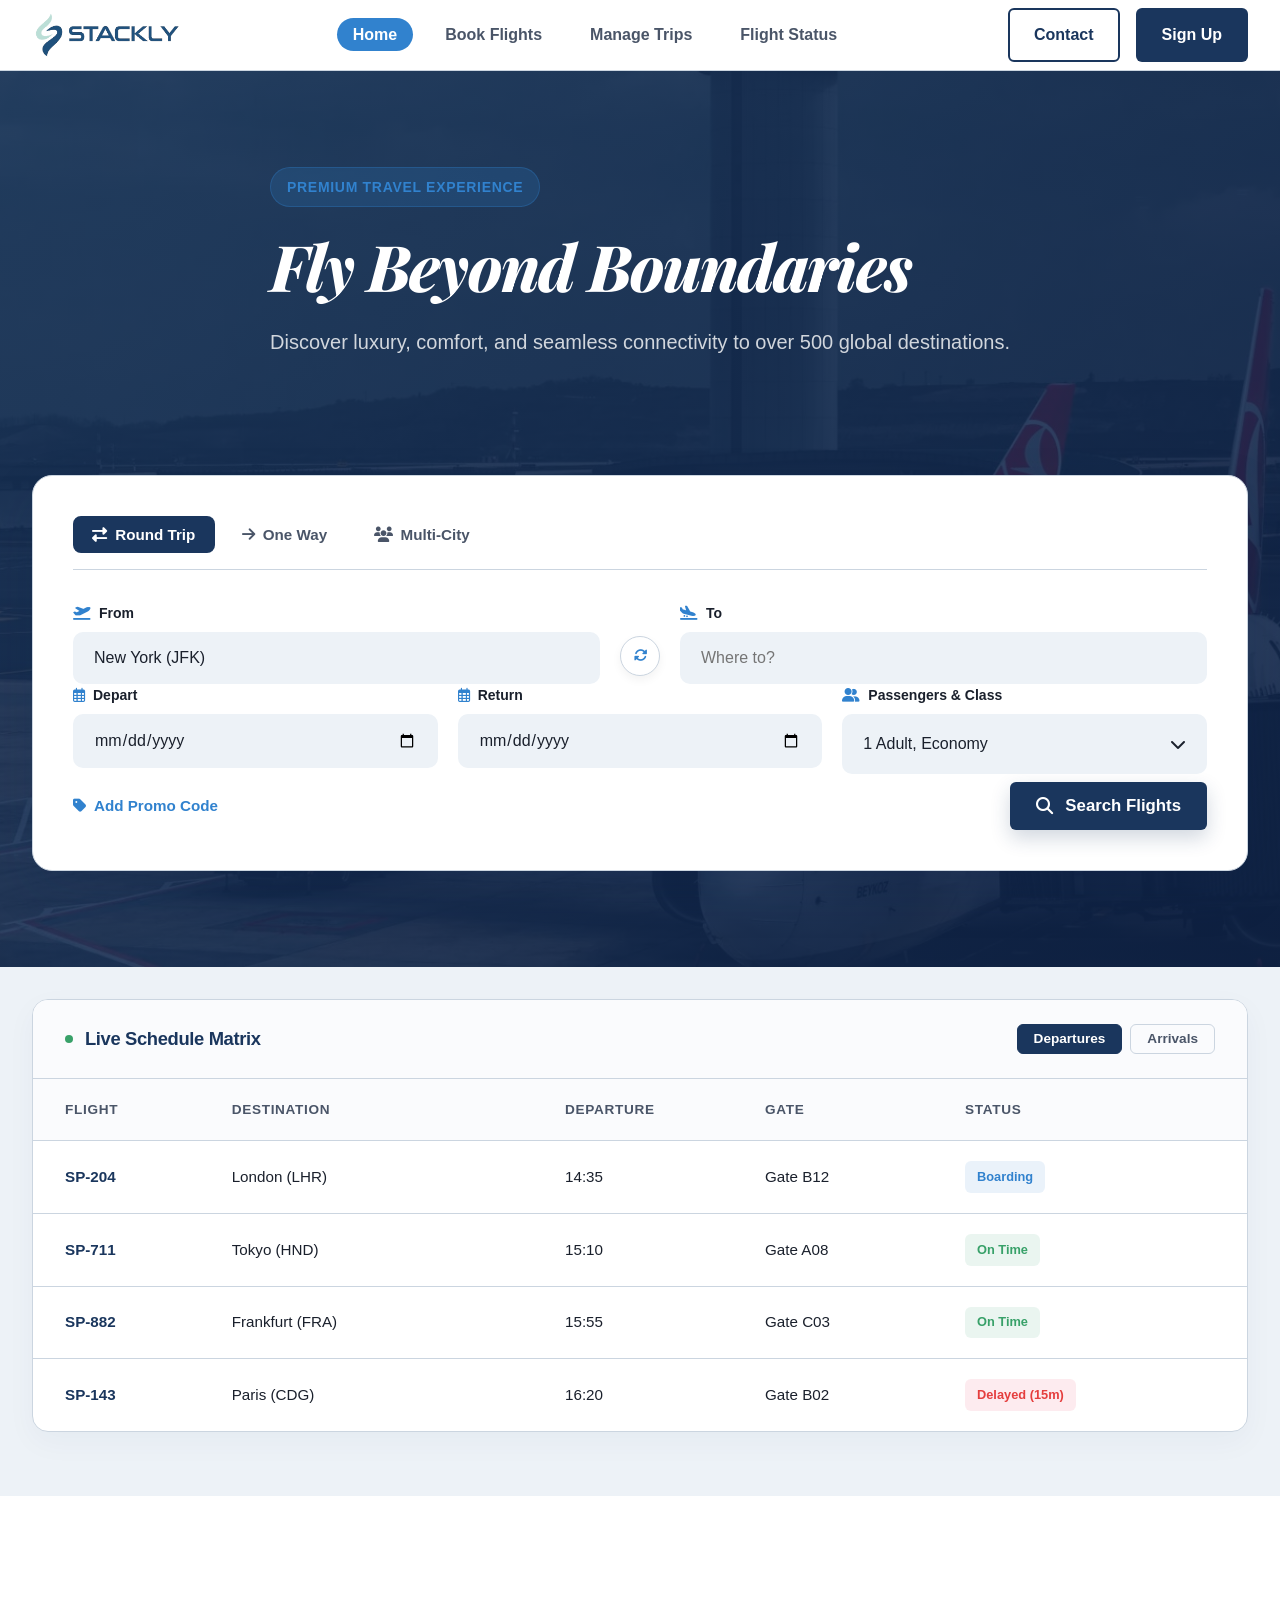
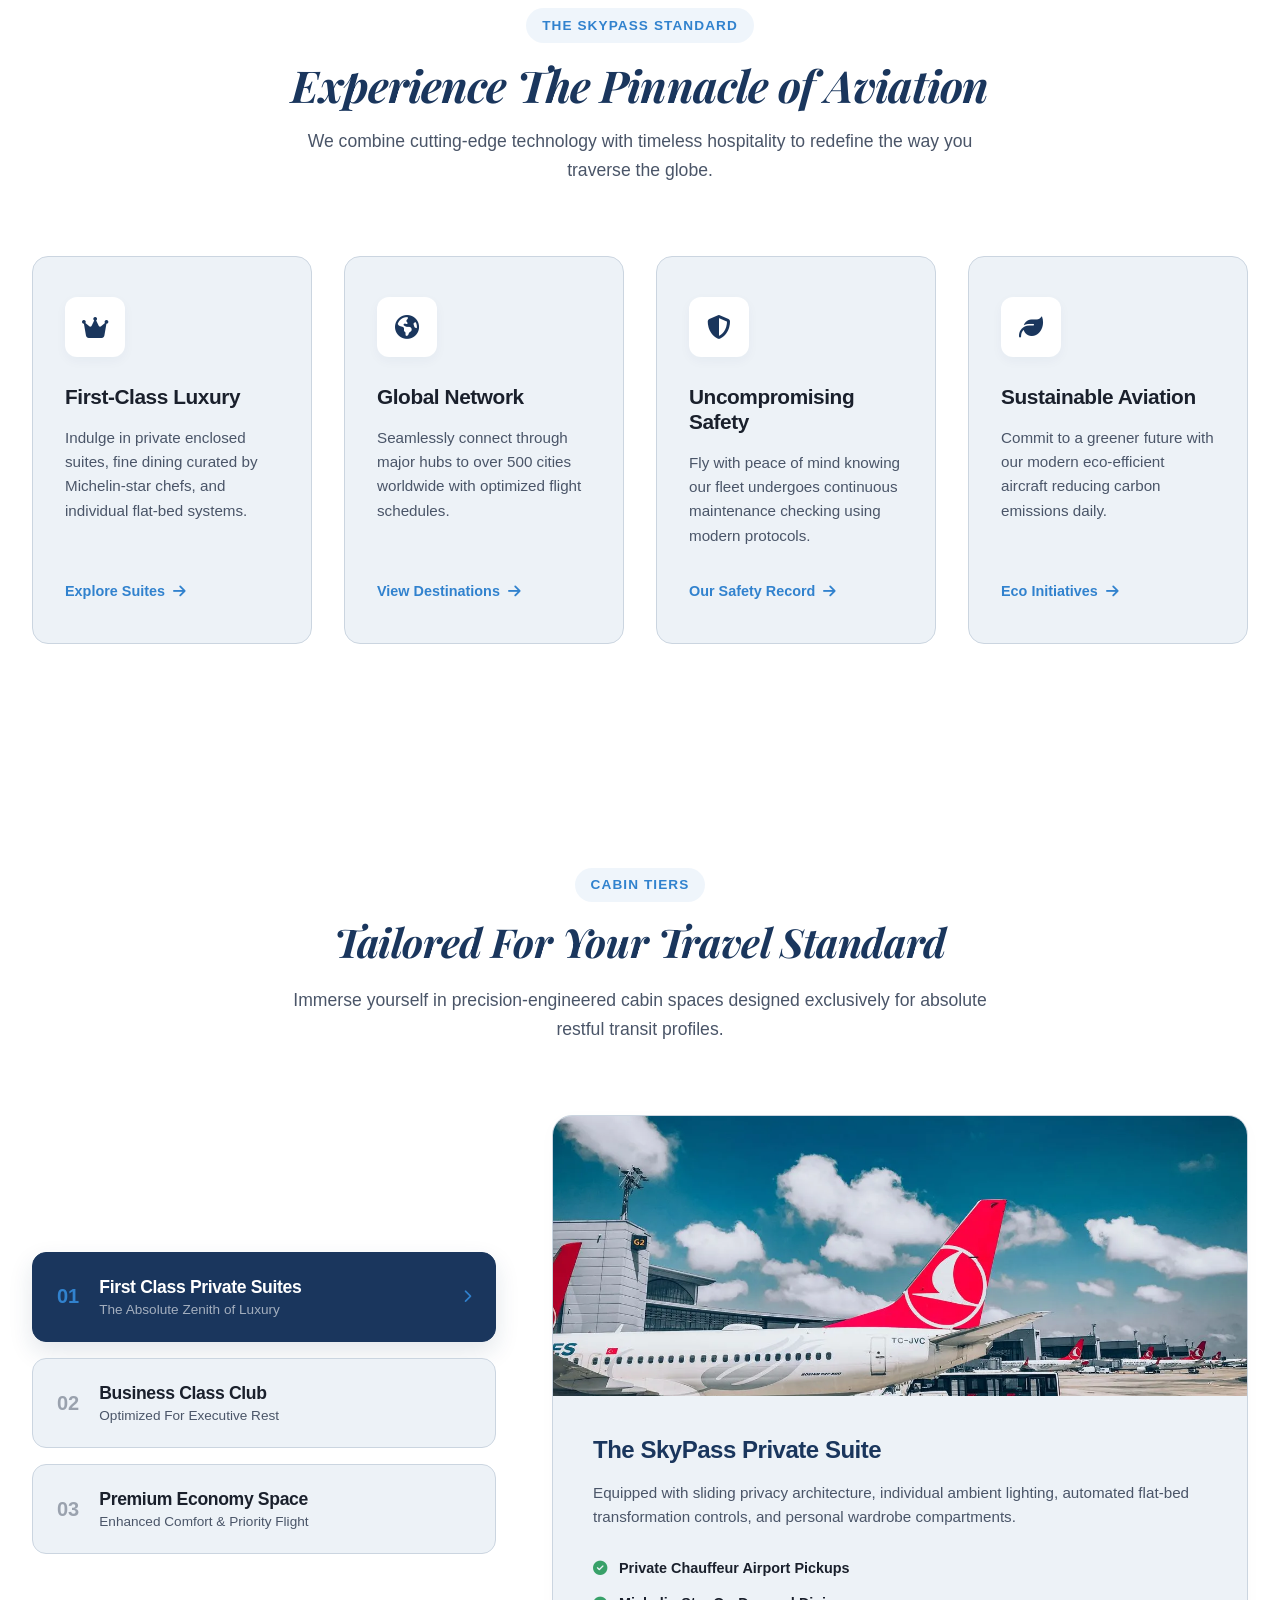
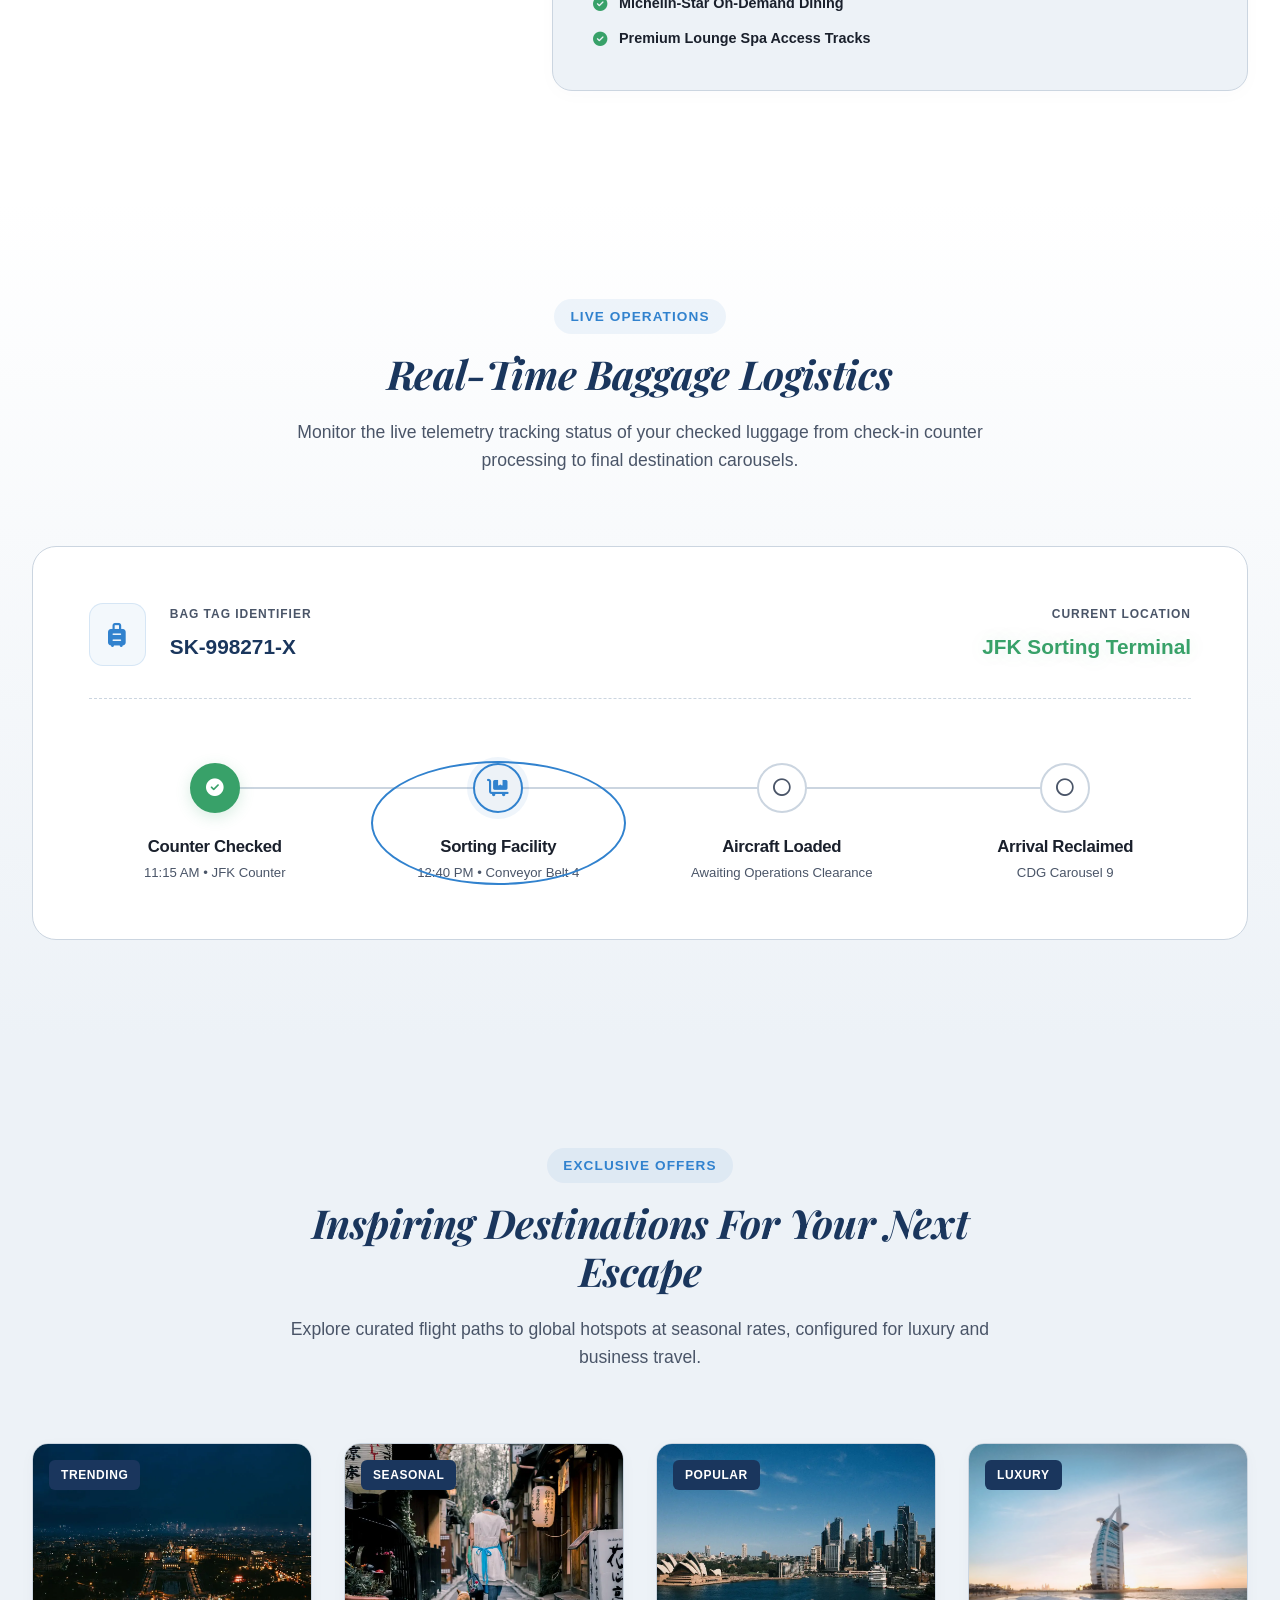
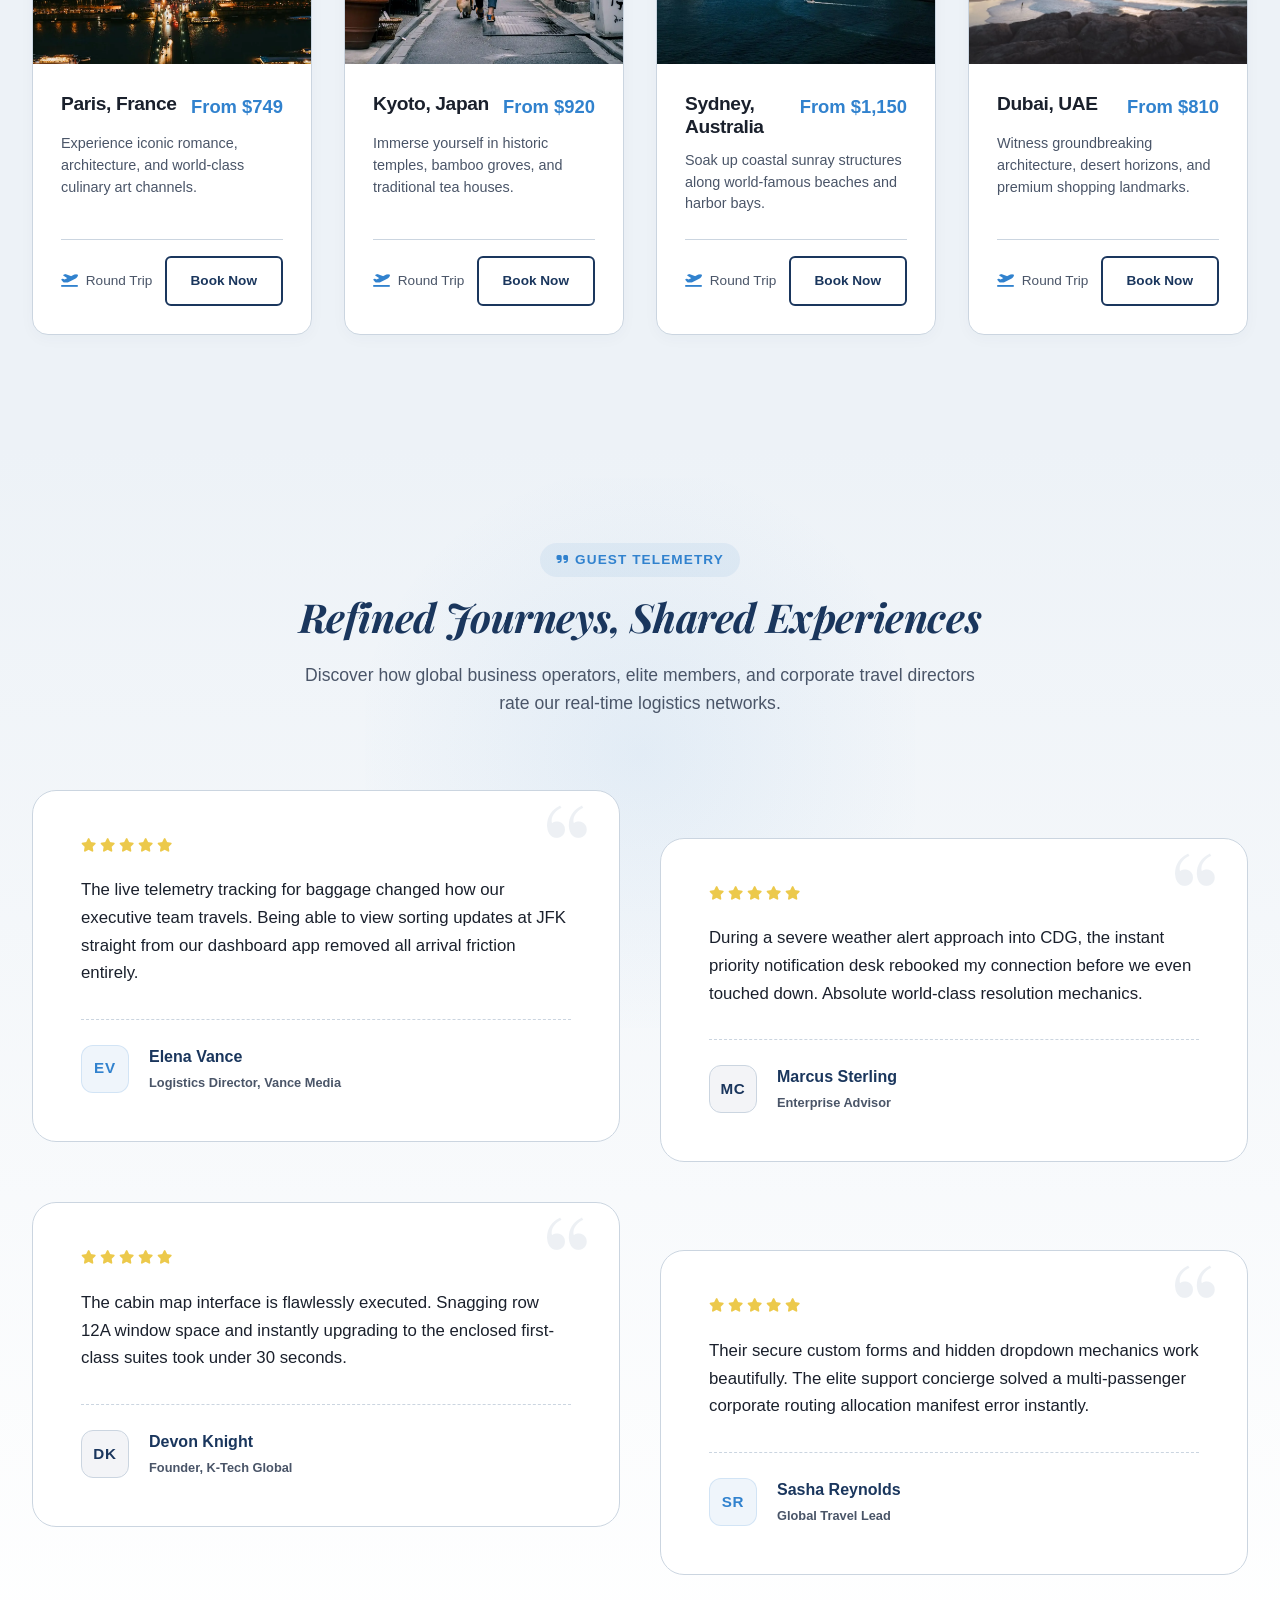
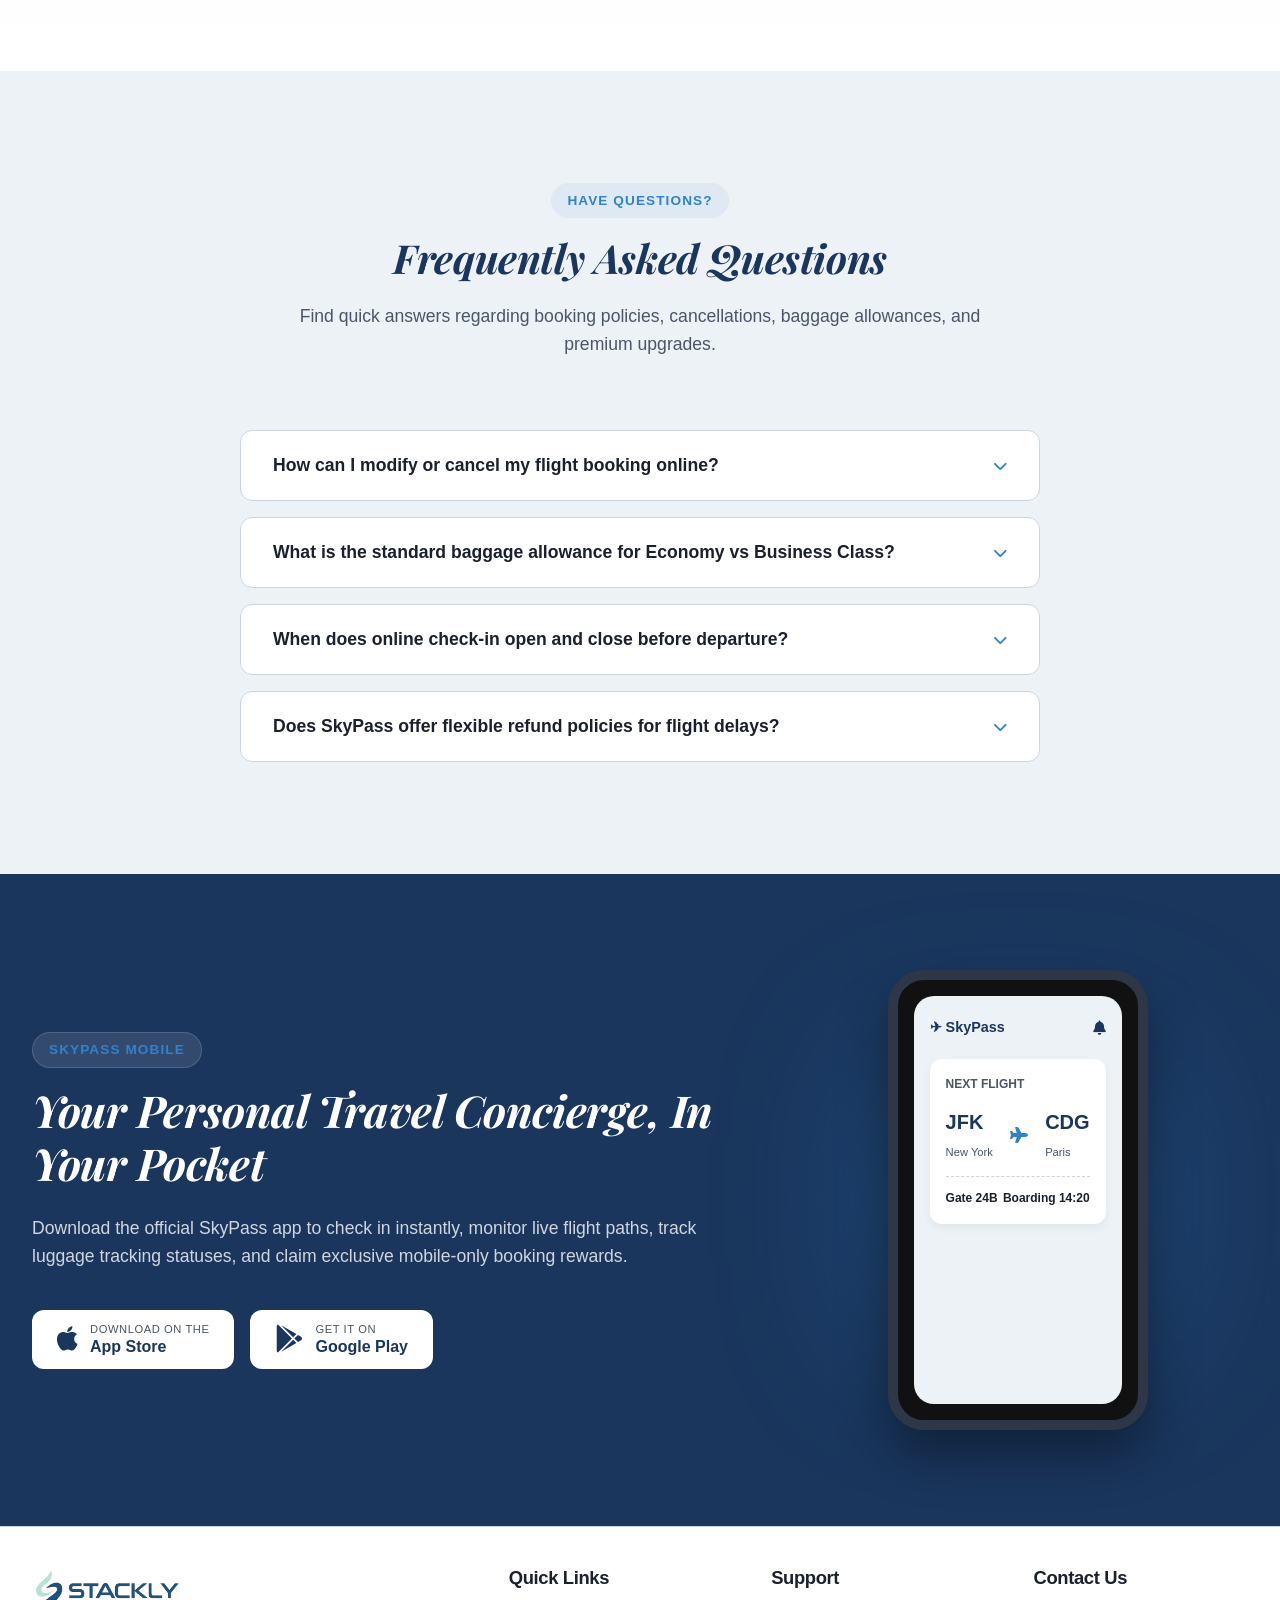
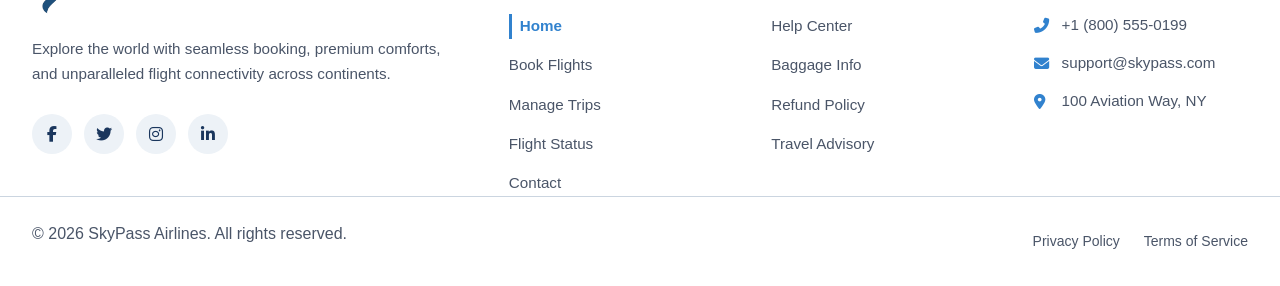
==== commit 4cf80ba8: "Add files via upload" ====
--- a/index.html
+++ b/index.html
@@ -66,8 +66,6 @@
 
 
 
-
-
   <section class="hero-section">
     <div class="hero-overlay"></div>
 
@@ -117,27 +115,30 @@
 
             <div class="input-group">
               <label><i class="fas fa-plane-arrival"></i> To</label>
-              <input type="text" placeholder="Where to?">
+              <input type="text" placeholder="Where to?" required>
             </div>
           </div>
 
           <div class="form-row dates-row">
             <div class="input-group">
               <label><i class="far fa-calendar-alt"></i> Depart</label>
-              <input type="date">
+              <input type="date" required>
             </div>
             <div class="input-group">
               <label><i class="far fa-calendar-alt"></i> Return</label>
-              <input type="date">
+              <input type="date" required>
             </div>
             <div class="input-group passenger-class-target-slot">
               <label><i class="fas fa-user-friends"></i> Passengers & Class</label>
 
-              <div class="custom-select-wrapper passenger-dropdown-wrapper">
-                <div class="custom-select-btn" onclick="togglePassengerSelect(this, event)">
-                  <span id="passengerDisplayLabel" class="selected-dropdown-text">Select</span>
-                  <i class="fas fa-chevron-down arrow-indicator"></i>
+              <div class="passenger-dropdown-wrapper">
+                <div class="custom-select" onclick="togglePassengerSelect(this, event)">
+                  <span id="passengerDisplayLabel">Select</span>
+                  <i class="fas fa-chevron-down"></i>
                 </div>
+
+                <input type="text" id="passengerValidationBridge" name="passenger_selection" required
+                  style="position: absolute; opacity: 0; width: 0; height: 0; pointer-events: none;">
 
                 <div class="custom-passenger-dropdown-card">
 
@@ -216,7 +217,6 @@
 
 
 
-
   <section class="flight-status-section" data-aos="fade-up" data-aos-duration="1000">
     <div class="container">
 
--- a/style.css
+++ b/style.css
@@ -250,10 +250,6 @@
 
 
 
-
-/* ==========================================================================
-   HERO SECTION CORE INFRASTRUCTURE
-   ========================================================================== */
 .hero-section {
   position: relative;
   min-height: 85vh;
@@ -263,7 +259,8 @@
   background-size: cover;
   background-position: center;
   padding: 6rem 0;
-  overflow: hidden;
+  overflow: visible !important; 
+  z-index: 30 !important; 
 }
 
 .hero-container {
@@ -332,9 +329,11 @@
   margin-bottom: 0;
 }
 
-/* ==========================================================================
-   BOOKING WIDGET COMPONENT
-   ========================================================================== */
+.flight-status-section {
+  position: relative;
+  z-index: 10 !important; 
+}
+
 .booking-widget {
   background-color: var(--bg-surface);
   border-radius: 20px;
@@ -342,6 +341,9 @@
   padding: 2.5rem;
   width: 100%;
   border: 1px solid var(--border-color);
+  position: relative;
+  overflow: visible !important;
+  z-index: 40 !important;
 }
 
 .widget-tabs {
@@ -386,18 +388,26 @@
   display: flex;
   gap: 1.25rem;
   width: 100%;
+  position: relative;
+  overflow: visible !important;
 }
 
 .inputs-row {
   position: relative;
   align-items: flex-end;
-}
-
+  overflow: visible !important;
+}
 .input-group {
   flex: 1;
   display: flex;
   flex-direction: column;
   gap: 0.5rem;
+}
+
+.passenger-class-target-slot {
+  position: relative;
+  overflow: visible !important;
+  z-index: 50 !important;
 }
 
 .input-group label {
@@ -494,9 +504,6 @@
   box-shadow: 0 8px 20px rgba(26, 54, 93, 0.2);
 }
 
-/* ==========================================================================
-   CUSTOM PASSENGER SELECTION DROPDOWN ENGINE
-   ========================================================================== */
 .passenger-dropdown-wrapper {
   position: relative;
   width: 100%;
@@ -504,15 +511,16 @@
 
 .custom-passenger-dropdown-card {
   position: absolute;
-  top: calc(100% + 8px);
-  left: 0;
-  width: 280px;
-  background-color: #ffffff;
-  border: 1px solid var(--border-color, #dbe3ec);
+  top: calc(100% + 6px);
+  right: 0;
+  left: auto;
+  width: 290px;
+  background-color: #ffffff !important;
+  border: 1px solid #dbe3ec;
   border-radius: 16px;
   padding: 1.25rem;
-  box-shadow: 0 15px 35px rgba(15, 41, 66, 0.15);
-  z-index: 999;
+  box-shadow: 0 20px 45px rgba(15, 35, 71, 0.3);
+  z-index: 999999 !important;
   display: flex;
   flex-direction: column;
   gap: 1rem;
@@ -649,9 +657,6 @@
   font-weight: 600;
 }
 
-/* ==========================================================================
-   DYNAMIC RESPONSIVE BREAKPOINT OVERHAUL (768px Matrix)
-   ========================================================================== */
 @media (max-width: 768px) {
   .hero-section {
     padding: 4rem 0;
@@ -727,13 +732,13 @@
     justify-content: center;
   }
 
-  /* Custom Passenger Dropdown Responsive Collapse Engine */
   .custom-passenger-dropdown-card {
     width: 100%;
     box-sizing: border-box;
-  }
-}
-
+    left: 0;
+    right: auto;
+  }
+}
 
 
 
@@ -743,7 +748,7 @@
   background-color: var(--bg-main);
   position: relative;
   z-index: 10;
-}
+ }
 
 .status-board-container {
   background-color: var(--bg-surface);
